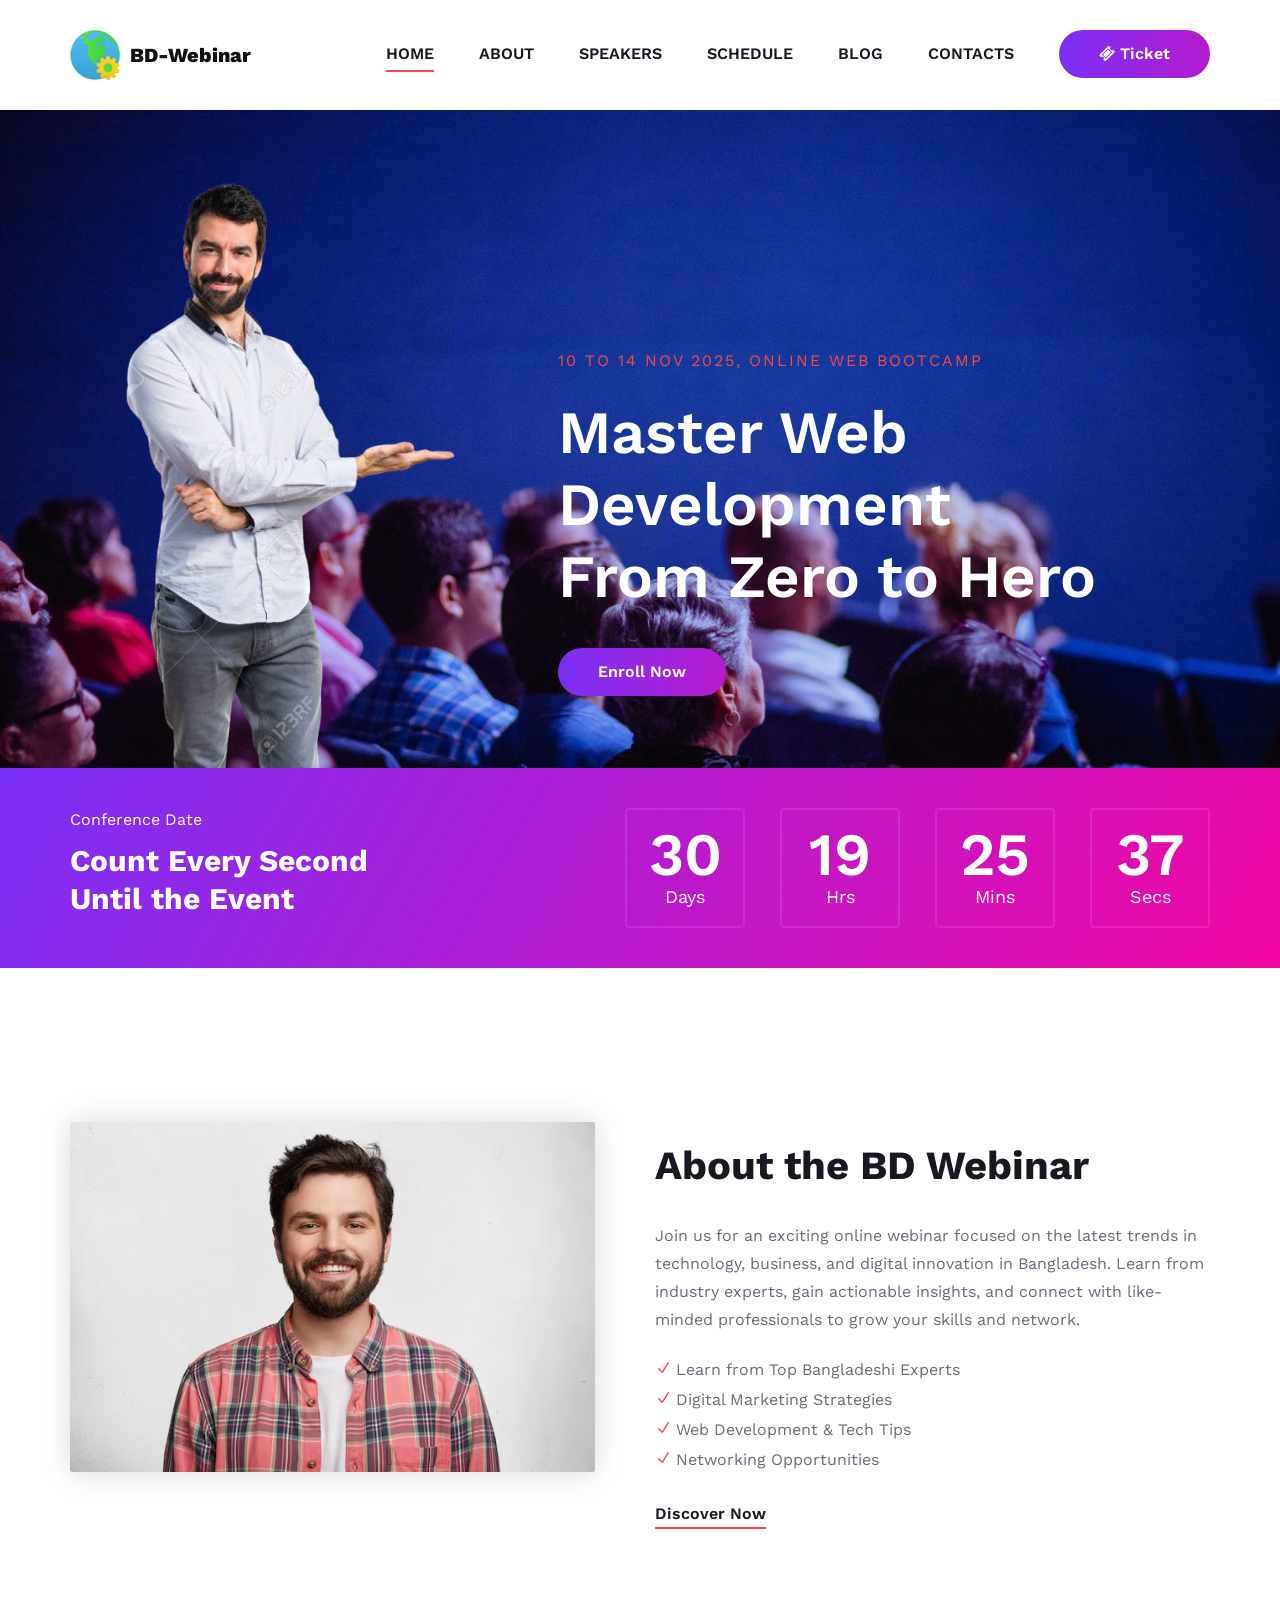
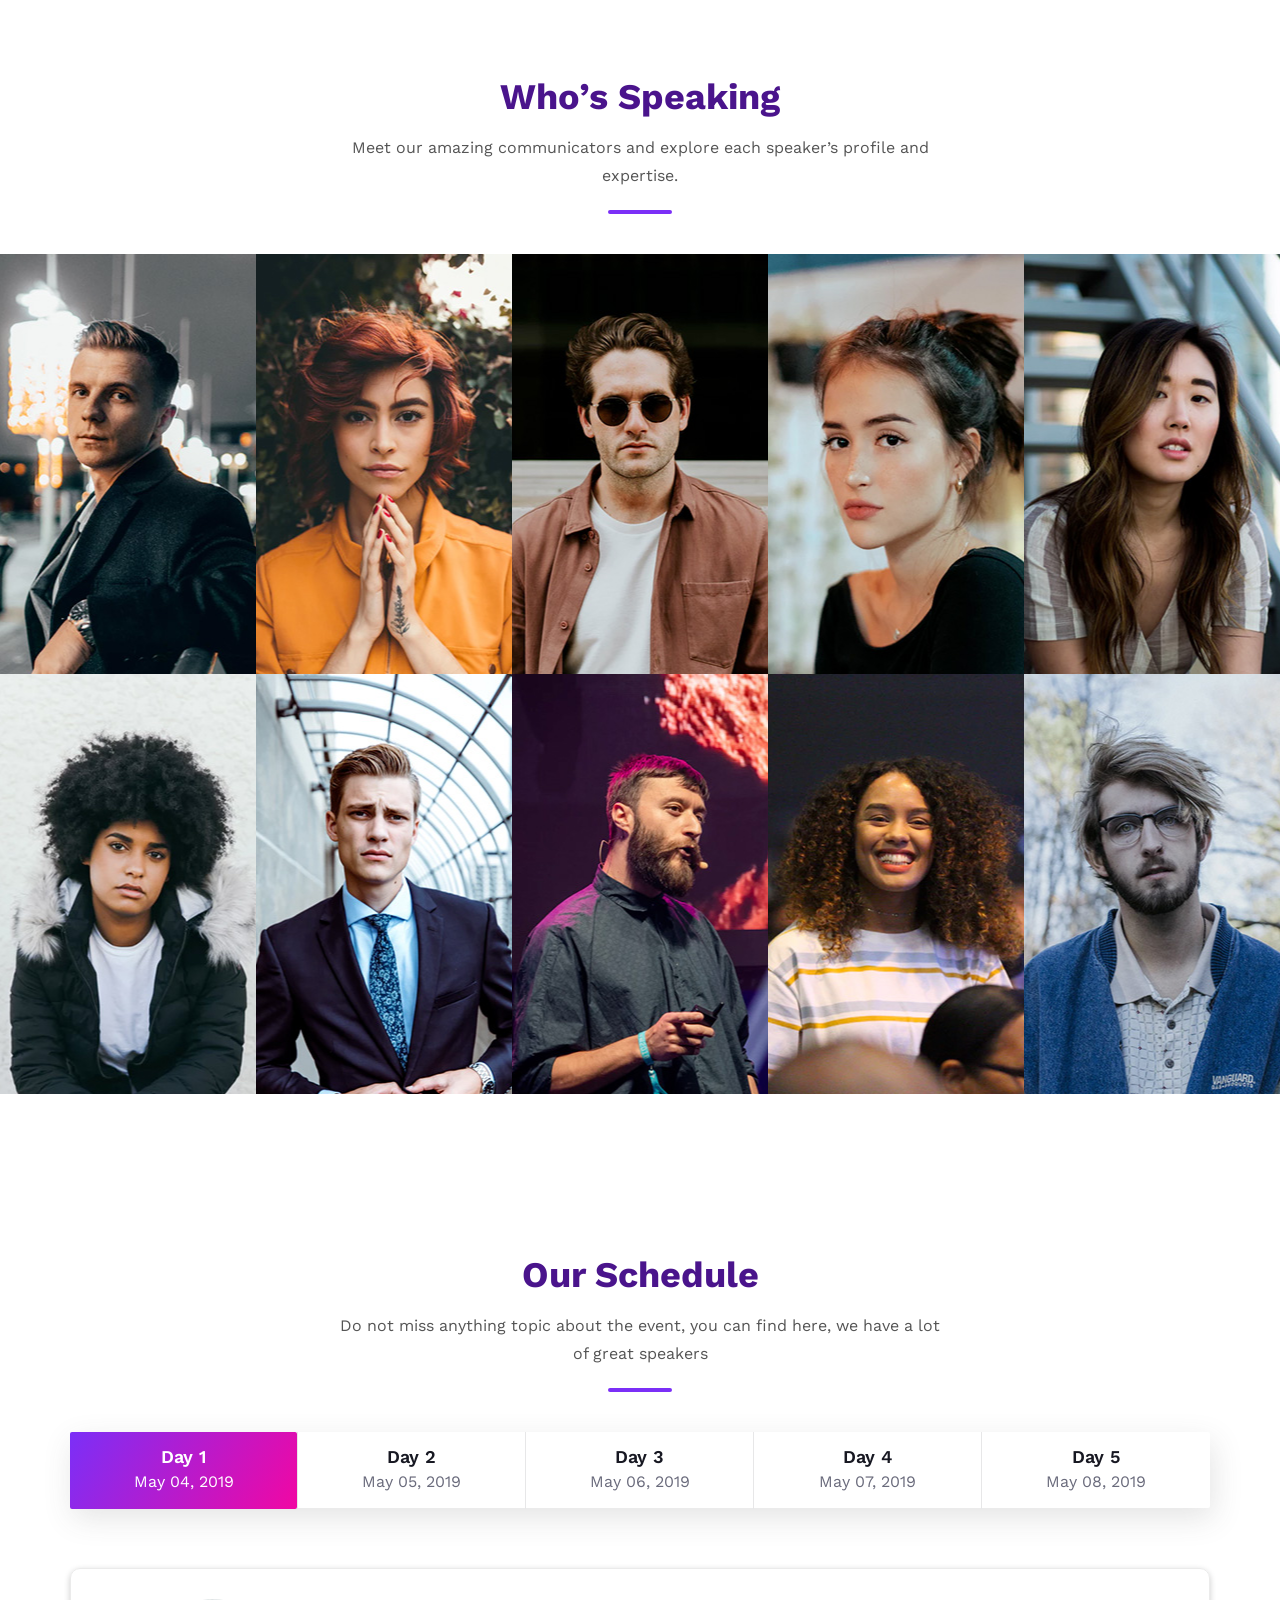
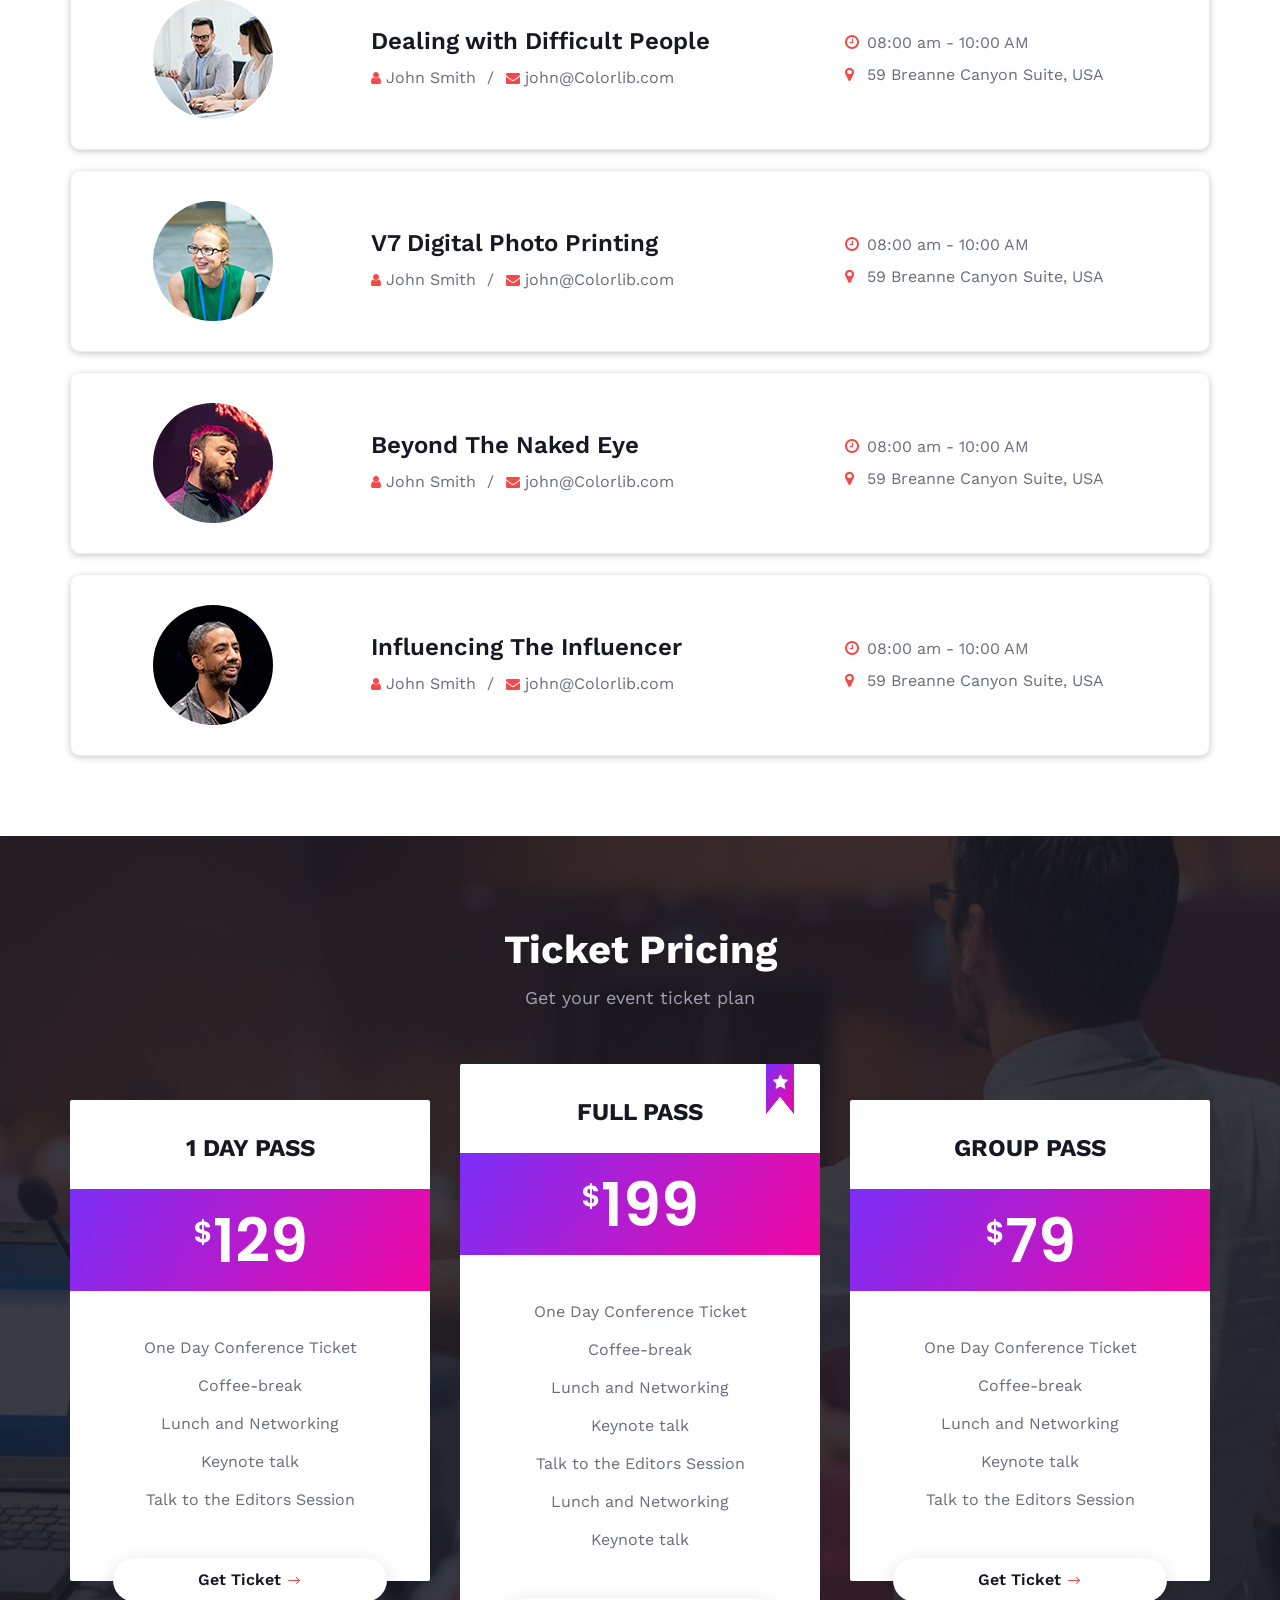
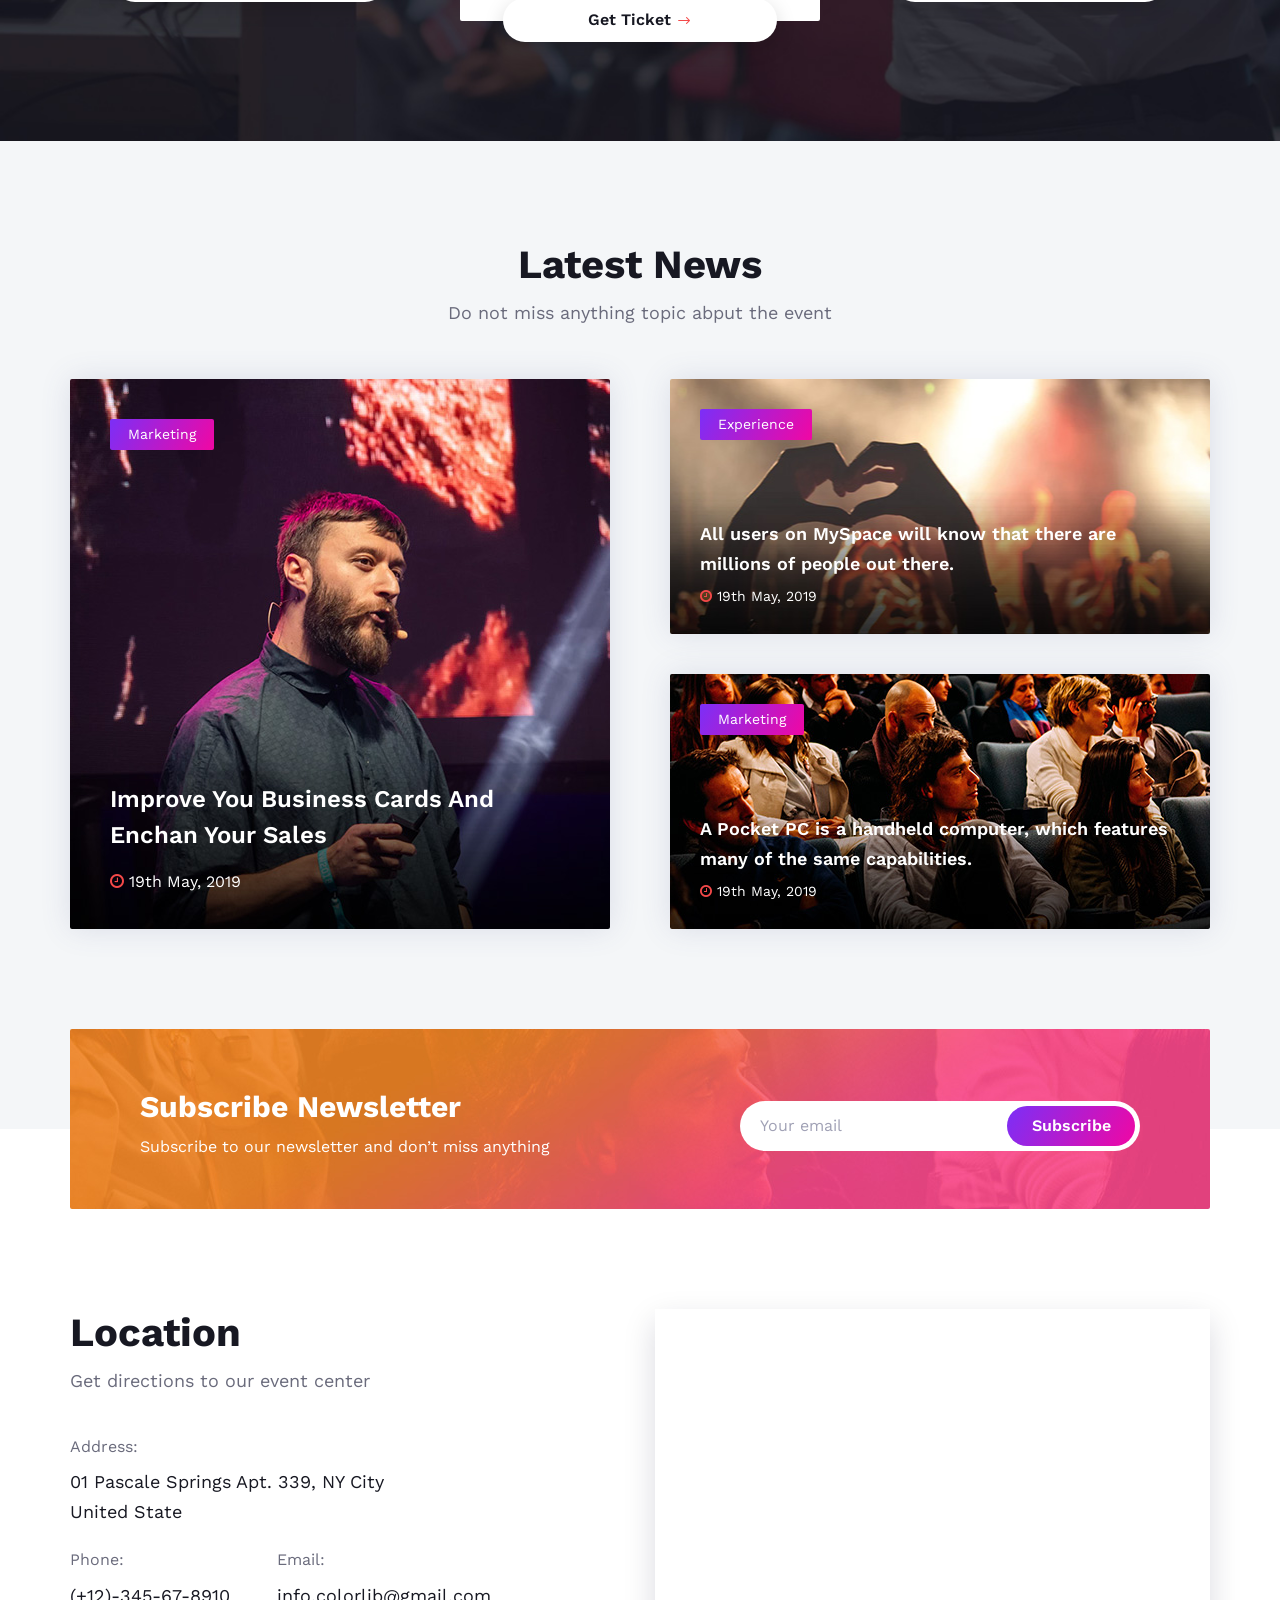
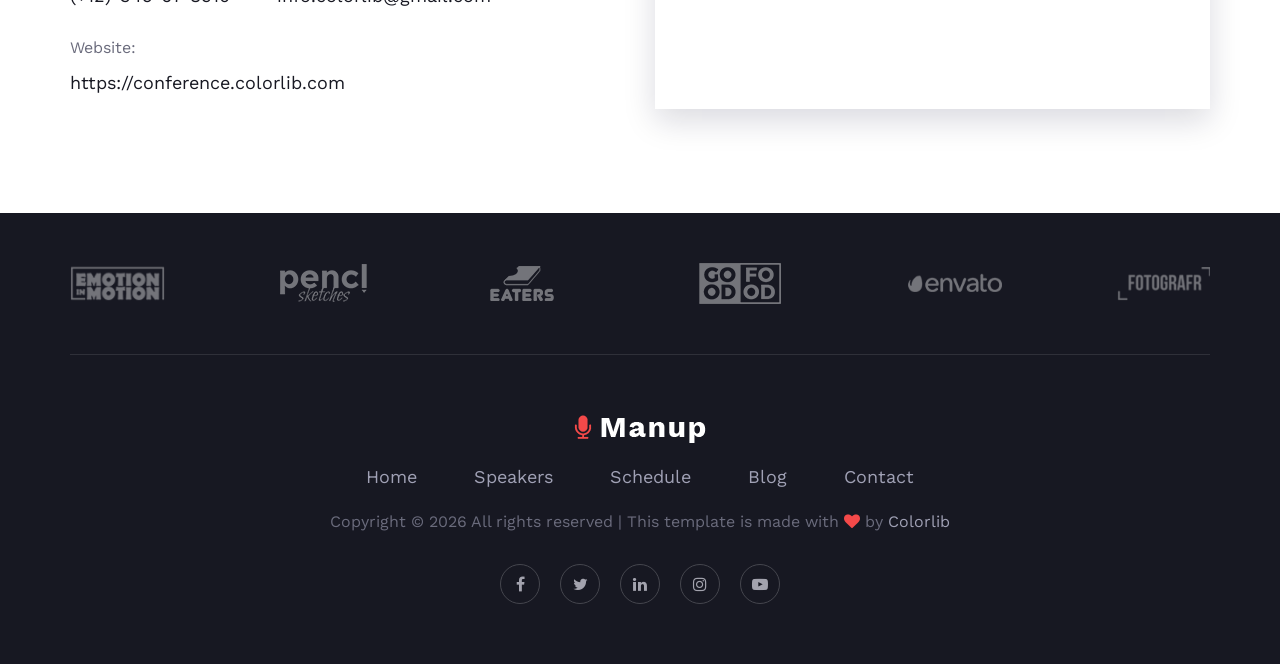
==== BD-Webinar/index.html @ f54a1e69 "Initalizing Project" ====
<!DOCTYPE html>
<html lang="zxx">
  <head>
    <meta charset="UTF-8" />
    <meta name="description" content="Manup Template" />
    <meta name="keywords" content="Manup, unica, creative, html" />
    <meta name="viewport" content="width=device-width, initial-scale=1.0" />
    <meta http-equiv="X-UA-Compatible" content="ie=edge" />
    <title>Manup | Template</title>

    <!-- Google Font -->
    <link
      href="https://fonts.googleapis.com/css?family=Work+Sans:400,500,600,700,800,900&display=swap"
      rel="stylesheet"
    />
    <link
      href="https://fonts.googleapis.com/css?family=Poppins:400,500,600,700&display=swap"
      rel="stylesheet"
    />

    <!-- Css Styles -->
    <link rel="stylesheet" href="css/bootstrap.min.css" type="text/css" />
    <link rel="stylesheet" href="css/font-awesome.min.css" type="text/css" />
    <link rel="stylesheet" href="css/elegant-icons.css" type="text/css" />
    <link rel="stylesheet" href="css/owl.carousel.min.css" type="text/css" />
    <link rel="stylesheet" href="css/magnific-popup.css" type="text/css" />
    <link rel="stylesheet" href="css/slicknav.min.css" type="text/css" />
    <link rel="stylesheet" href="css/style.css" type="text/css" />

    <style>
      /* Base shadow and smooth transition */
      .tab-pane .st-content {
        box-shadow: 0 2px 6px rgba(0, 0, 0, 0.2);
        border-radius: 10px; /* optional for smooth edges */
        transition: box-shadow 0.3s ease, transform 0.3s ease;
        margin-bottom: 20px; /* spacing between cards */
      }

      /* Hover effect: darker and more noticeable shadow */
      .tab-pane .st-content:hover {
        box-shadow: 0 15px 40px rgba(0, 0, 0, 0.6); /* bigger and darker */
        transform: translateY(-5px); /* optional: slight lift */
      }
    </style>
  </head>

  <body>
    <!-- Page Preloder -->
    <div id="preloder">
      <div class="loader"></div>
    </div>

    <!-- Nav Section -->
    <nav class="header-section">
      <div class="container">
        <div class="logo">
          <a
            href="./index.html"
            style="display: flex; align-items: center; gap: 10px"
          >
            <img src="img/web.png" alt="" style="width: 50px" />
            <h3 style="font-size: 20px; font-weight: 800">BD-Webinar</h3>
          </a>
        </div>

        <div class="nav-menu">
          <nav class="mainmenu mobile-menu">
            <ul>
              <li class="active"><a href="./index.html">Home</a></li>
              <li><a href="./about-us.html">About</a></li>
              <li>
                <a href="./speaker.html">Speakers</a>
                <ul class="dropdown">
                  <li><a href="#">Jayden</a></li>
                  <li><a href="#">Sara</a></li>
                  <li><a href="#">Emma</a></li>
                  <li><a href="#">Harriet</a></li>
                </ul>
              </li>
              <li><a href="./schedule.html">Schedule</a></li>
              <li><a href="./blog.html">Blog</a></li>
              <li><a href="./contact.html">Contacts</a></li>
            </ul>
          </nav>
          <a href="#" class="primary-btn top-btn"
            ><i class="fa fa-ticket"></i> Ticket</a
          >
        </div>

        <div id="mobile-menu-wrap"></div>
      </div>
    </nav>

    <!-- Hero Section -->
    <section class="hero-section set-bg" data-setbg="img/C_Hero/Background.jpg">
      <div class="container">
        <div class="row">
          <div class="col-lg-5">
            <img src="img/C_Hero/Person.png" alt="" />
          </div>
          <div class="col-lg-7">
            <div class="hero-text">
              <span>10 to 14 Nov 2025, Online Web Bootcamp</span>
              <h2>
                Master Web Development<br />
                From Zero to Hero
              </h2>
              <a href="#" class="primary-btn">Enroll Now</a>
            </div>
          </div>
        </div>
      </div>
    </section>

    <!-- Counter Section -->
    <section class="counter-section bg-gradient">
      <div class="container">
        <div class="row">
          <div class="col-lg-4">
            <div class="counter-text">
              <span>Conference Date</span>
              <h3>Count Every Second <br />Until the Event</h3>
            </div>
          </div>
          <div class="col-lg-8">
            <div class="cd-timer" id="countdown">
              <div class="cd-item">
                <span>40</span>
                <p>Days</p>
              </div>
              <div class="cd-item">
                <span>18</span>
                <p>Hours</p>
              </div>
              <div class="cd-item">
                <span>46</span>
                <p>Minutes</p>
              </div>
              <div class="cd-item">
                <span>32</span>
                <p>Seconds</p>
              </div>
            </div>
          </div>
        </div>
      </div>
    </section>

    <!-- Home About Section -->
    <section class="home-about-section spad">
      <div class="container">
        <div class="row" style="align-items: center">
          <!-- Left Column: Image -->
          <div class="col-lg-6">
            <div class="ha-pic">
              <img src="img/C_Hero/AboutPerson.jpg" alt="BD Webinar" />
            </div>
          </div>

          <!-- Right Column: Text Content -->
          <div class="col-lg-6">
            <div class="ha-text">
              <!-- Section Heading -->
              <h2>About the BD Webinar</h2>

              <!-- Paragraph describing the webinar -->
              <p>
                Join us for an exciting online webinar focused on the latest
                trends in technology, business, and digital innovation in
                Bangladesh. Learn from industry experts, gain actionable
                insights, and connect with like-minded professionals to grow
                your skills and network.
              </p>

              <!-- Key Points / Features -->
              <ul>
                <li>
                  <span class="icon_check"></span> Learn from Top Bangladeshi
                  Experts
                </li>
                <li>
                  <span class="icon_check"></span> Digital Marketing Strategies
                </li>
                <li>
                  <span class="icon_check"></span> Web Development & Tech Tips
                </li>
                <li>
                  <span class="icon_check"></span> Networking Opportunities
                </li>
              </ul>

              <!-- Call-to-Action Button -->
              <a href="#" class="ha-btn">Discover Now</a>
            </div>
          </div>
        </div>
      </div>
    </section>

    <!-- Team Member Section -->
    <section class="team-member-section">
      <!-- Header -->
      <div class="container">
        <div class="row">
          <div class="col-lg-12">
            <!-- Section Title -->
            <div
              class="section-title"
              style="text-align: center; margin: 60px 0 40px 0"
            >
              <!-- Main Heading -->
              <h2 style="font-weight: 700; font-size: 36px; color: #4a148c">
                Who’s Speaking
              </h2>
              <!-- Subtitle / Description -->
              <p
                style="
                  font-size: 16px;
                  color: #555;
                  max-width: 600px;
                  margin: 15px auto 0 auto;
                "
              >
                Meet our amazing communicators and explore each speaker’s
                profile and expertise.
              </p>
              <!-- Optional Divider -->
              <hr
                style="
                  width: 60px;
                  border: 2px solid #7b2ff7;
                  margin: 20px auto 0 auto;
                  border-radius: 2px;
                "
              />
            </div>
          </div>
        </div>
      </div>

      <!-- Member 1 -->
      <div
        class="member-item set-bg"
        style="cursor: pointer"
        data-setbg="img/team-member/member-1.jpg"
      >
        <div class="mi-social">
          <div class="mi-social-inner bg-gradient">
            <a href="#"><i class="fa fa-facebook"></i></a>
            <a href="#"><i class="fa fa-instagram"></i></a>
            <a href="#"><i class="fa fa-twitter"></i></a>
            <a href="#"><i class="fa fa-linkedin"></i></a>
          </div>
        </div>
        <div class="mi-text">
          <h5>Emma Sandoval</h5>
          <span>Speaker</span>
        </div>
      </div>

      <!-- Member 2 -->
      <div
        class="member-item set-bg"
        style="cursor: pointer"
        data-setbg="img/team-member/member-2.jpg"
      >
        <div class="mi-social">
          <div class="mi-social-inner bg-gradient">
            <a href="#"><i class="fa fa-facebook"></i></a>
            <a href="#"><i class="fa fa-instagram"></i></a>
            <a href="#"><i class="fa fa-twitter"></i></a>
            <a href="#"><i class="fa fa-linkedin"></i></a>
          </div>
        </div>
        <div class="mi-text">
          <h5>Emma Sandoval</h5>
          <span>Speaker</span>
        </div>
      </div>

      <!-- Member 3 -->
      <div
        class="member-item set-bg"
        style="cursor: pointer"
        data-setbg="img/team-member/member-3.jpg"
      >
        <div class="mi-social">
          <div class="mi-social-inner bg-gradient">
            <a href="#"><i class="fa fa-facebook"></i></a>
            <a href="#"><i class="fa fa-instagram"></i></a>
            <a href="#"><i class="fa fa-twitter"></i></a>
            <a href="#"><i class="fa fa-linkedin"></i></a>
          </div>
        </div>
        <div class="mi-text">
          <h5>Emma Sandoval</h5>
          <span>Speaker</span>
        </div>
      </div>

      <!-- Member 4 -->
      <div
        class="member-item set-bg"
        style="cursor: pointer"
        data-setbg="img/team-member/member-4.jpg"
      >
        <div class="mi-social">
          <div class="mi-social-inner bg-gradient">
            <a href="#"><i class="fa fa-facebook"></i></a>
            <a href="#"><i class="fa fa-instagram"></i></a>
            <a href="#"><i class="fa fa-twitter"></i></a>
            <a href="#"><i class="fa fa-linkedin"></i></a>
          </div>
        </div>
        <div class="mi-text">
          <h5>Emma Sandoval</h5>
          <span>Speaker</span>
        </div>
      </div>

      <!-- Member 5 -->
      <div
        class="member-item set-bg"
        style="cursor: pointer"
        data-setbg="img/team-member/member-5.jpg"
      >
        <div class="mi-social">
          <div class="mi-social-inner bg-gradient">
            <a href="#"><i class="fa fa-facebook"></i></a>
            <a href="#"><i class="fa fa-instagram"></i></a>
            <a href="#"><i class="fa fa-twitter"></i></a>
            <a href="#"><i class="fa fa-linkedin"></i></a>
          </div>
        </div>
        <div class="mi-text">
          <h5>Emma Sandoval</h5>
          <span>Speaker</span>
        </div>
      </div>

      <!-- Member 6 -->
      <div
        class="member-item set-bg"
        style="cursor: pointer"
        data-setbg="img/team-member/member-6.jpg"
      >
        <div class="mi-social">
          <div class="mi-social-inner bg-gradient">
            <a href="#"><i class="fa fa-facebook"></i></a>
            <a href="#"><i class="fa fa-instagram"></i></a>
            <a href="#"><i class="fa fa-twitter"></i></a>
            <a href="#"><i class="fa fa-linkedin"></i></a>
          </div>
        </div>
        <div class="mi-text">
          <h5>Emma Sandoval</h5>
          <span>Speaker</span>
        </div>
      </div>

      <!-- Member 7 -->
      <div
        class="member-item set-bg"
        style="cursor: pointer"
        data-setbg="img/team-member/member-7.jpg"
      >
        <div class="mi-social">
          <div class="mi-social-inner bg-gradient">
            <a href="#"><i class="fa fa-facebook"></i></a>
            <a href="#"><i class="fa fa-instagram"></i></a>
            <a href="#"><i class="fa fa-twitter"></i></a>
            <a href="#"><i class="fa fa-linkedin"></i></a>
          </div>
        </div>
        <div class="mi-text">
          <h5>Emma Sandoval</h5>
          <span>Speaker</span>
        </div>
      </div>

      <!-- Member 8 -->
      <div
        class="member-item set-bg"
        style="cursor: pointer"
        data-setbg="img/team-member/member-8.jpg"
      >
        <div class="mi-social">
          <div class="mi-social-inner bg-gradient">
            <a href="#"><i class="fa fa-facebook"></i></a>
            <a href="#"><i class="fa fa-instagram"></i></a>
            <a href="#"><i class="fa fa-twitter"></i></a>
            <a href="#"><i class="fa fa-linkedin"></i></a>
          </div>
        </div>
        <div class="mi-text">
          <h5>Emma Sandoval</h5>
          <span>Speaker</span>
        </div>
      </div>

      <!-- Member 9 -->
      <div
        class="member-item set-bg"
        style="cursor: pointer"
        data-setbg="img/team-member/member-9.jpg"
      >
        <div class="mi-social">
          <div class="mi-social-inner bg-gradient">
            <a href="#"><i class="fa fa-facebook"></i></a>
            <a href="#"><i class="fa fa-instagram"></i></a>
            <a href="#"><i class="fa fa-twitter"></i></a>
            <a href="#"><i class="fa fa-linkedin"></i></a>
          </div>
        </div>
        <div class="mi-text">
          <h5>Emma Sandoval</h5>
          <span>Speaker</span>
        </div>
      </div>

      <!-- Member 10 -->
      <div
        class="member-item set-bg"
        style="cursor: pointer"
        data-setbg="img/team-member/member-10.jpg"
      >
        <div class="mi-social">
          <div class="mi-social-inner bg-gradient">
            <a href="#"><i class="fa fa-facebook"></i></a>
            <a href="#"><i class="fa fa-instagram"></i></a>
            <a href="#"><i class="fa fa-twitter"></i></a>
            <a href="#"><i class="fa fa-linkedin"></i></a>
          </div>
        </div>
        <div class="mi-text">
          <h5>Emma Sandoval</h5>
          <span>Speaker</span>
        </div>
      </div>
    </section>

    <!-- Schedule Section -->
    <section class="schedule-section spad">
      <div class="container">
        <!-- Header -->
        <div class="container">
          <div class="row">
            <div class="col-lg-12">
              <!-- Section Title -->
              <div
                class="section-title"
                style="text-align: center; margin: 60px 0 40px 0"
              >
                <!-- Main Heading -->
                <h2 style="font-weight: 700; font-size: 36px; color: #4a148c">
                  Our Schedule
                </h2>
                <!-- Subtitle / Description -->
                <p
                  style="
                    font-size: 16px;
                    color: #555;
                    max-width: 600px;
                    margin: 15px auto 0 auto;
                  "
                >
                  Do not miss anything topic about the event, you can find here,
                  we have a lot of great speakers
                </p>
                <!-- Optional Divider -->
                <hr
                  style="
                    width: 60px;
                    border: 2px solid #7b2ff7;
                    margin: 20px auto 0 auto;
                    border-radius: 2px;
                  "
                />
              </div>
            </div>
          </div>
        </div>

        <div class="row">
          <div class="col-lg-12">
            <div class="schedule-tab">
              <!-- Tab List -->
              <ul class="nav nav-tabs" role="tablist">
                <li class="nav-item">
                  <a
                    class="nav-link active"
                    data-toggle="tab"
                    href="#tabs-1"
                    role="tab"
                  >
                    <h5>Day 1</h5>
                    <p>May 04, 2019</p>
                  </a>
                </li>
                <li class="nav-item">
                  <a
                    class="nav-link"
                    data-toggle="tab"
                    href="#tabs-2"
                    role="tab"
                  >
                    <h5>Day 2</h5>
                    <p>May 05, 2019</p>
                  </a>
                </li>
                <li class="nav-item">
                  <a
                    class="nav-link"
                    data-toggle="tab"
                    href="#tabs-3"
                    role="tab"
                  >
                    <h5>Day 3</h5>
                    <p>May 06, 2019</p>
                  </a>
                </li>
                <li class="nav-item">
                  <a
                    class="nav-link"
                    data-toggle="tab"
                    href="#tabs-4"
                    role="tab"
                  >
                    <h5>Day 4</h5>
                    <p>May 07, 2019</p>
                  </a>
                </li>
                <li class="nav-item">
                  <a
                    class="nav-link"
                    data-toggle="tab"
                    href="#tabs-5"
                    role="tab"
                  >
                    <h5>Day 5</h5>
                    <p>May 08, 2019</p>
                  </a>
                </li>
              </ul>

              <!-- Tab panes -->
              <div class="tab-content">
                <!-- Pane 1 -->
                <div
                  class="tab-pane active"
                  id="tabs-1"
                  role="tabpanel"
                  style=""
                >
                  <!-- Content 1 -->
                  <div class="st-content">
                    <div class="container">
                      <div class="row">
                        <div class="col-lg-3">
                          <div class="sc-pic">
                            <img src="img/schedule/schedule-1.jpg" alt="" />
                          </div>
                        </div>
                        <div class="col-lg-5">
                          <div class="sc-text">
                            <h4>Dealing with Difficult People</h4>
                            <ul>
                              <li><i class="fa fa-user"></i> John Smith</li>
                              <li>
                                <i class="fa fa-envelope"></i> john@Colorlib.com
                              </li>
                            </ul>
                          </div>
                        </div>
                        <div class="col-lg-4">
                          <ul class="sc-widget">
                            <li>
                              <i class="fa fa-clock-o"></i> 08:00 am - 10:00 AM
                            </li>
                            <li>
                              <i class="fa fa-map-marker"></i> 59 Breanne Canyon
                              Suite, USA
                            </li>
                          </ul>
                        </div>
                      </div>
                    </div>
                  </div>

                  <!-- Content 2 -->
                  <div class="st-content">
                    <div class="container">
                      <div class="row">
                        <div class="col-lg-3">
                          <div class="sc-pic">
                            <img src="img/schedule/schedule-2.jpg" alt="" />
                          </div>
                        </div>
                        <div class="col-lg-5">
                          <div class="sc-text">
                            <h4>V7 Digital Photo Printing</h4>
                            <ul>
                              <li><i class="fa fa-user"></i> John Smith</li>
                              <li>
                                <i class="fa fa-envelope"></i> john@Colorlib.com
                              </li>
                            </ul>
                          </div>
                        </div>
                        <div class="col-lg-4">
                          <ul class="sc-widget">
                            <li>
                              <i class="fa fa-clock-o"></i> 08:00 am - 10:00 AM
                            </li>
                            <li>
                              <i class="fa fa-map-marker"></i> 59 Breanne Canyon
                              Suite, USA
                            </li>
                          </ul>
                        </div>
                      </div>
                    </div>
                  </div>

                  <!-- Content 3 -->
                  <div class="st-content">
                    <div class="container">
                      <div class="row">
                        <div class="col-lg-3">
                          <div class="sc-pic">
                            <img src="img/schedule/schedule-3.jpg" alt="" />
                          </div>
                        </div>
                        <div class="col-lg-5">
                          <div class="sc-text">
                            <h4>Beyond The Naked Eye</h4>
                            <ul>
                              <li><i class="fa fa-user"></i> John Smith</li>
                              <li>
                                <i class="fa fa-envelope"></i> john@Colorlib.com
                              </li>
                            </ul>
                          </div>
                        </div>
                        <div class="col-lg-4">
                          <ul class="sc-widget">
                            <li>
                              <i class="fa fa-clock-o"></i> 08:00 am - 10:00 AM
                            </li>
                            <li>
                              <i class="fa fa-map-marker"></i> 59 Breanne Canyon
                              Suite, USA
                            </li>
                          </ul>
                        </div>
                      </div>
                    </div>
                  </div>

                  <!-- Content 4 -->
                  <div class="st-content">
                    <div class="container">
                      <div class="row">
                        <div class="col-lg-3">
                          <div class="sc-pic">
                            <img src="img/schedule/schedule-4.jpg" alt="" />
                          </div>
                        </div>
                        <div class="col-lg-5">
                          <div class="sc-text">
                            <h4>Influencing The Influencer</h4>
                            <ul>
                              <li><i class="fa fa-user"></i> John Smith</li>
                              <li>
                                <i class="fa fa-envelope"></i> john@Colorlib.com
                              </li>
                            </ul>
                          </div>
                        </div>
                        <div class="col-lg-4">
                          <ul class="sc-widget">
                            <li>
                              <i class="fa fa-clock-o"></i> 08:00 am - 10:00 AM
                            </li>
                            <li>
                              <i class="fa fa-map-marker"></i> 59 Breanne Canyon
                              Suite, USA
                            </li>
                          </ul>
                        </div>
                      </div>
                    </div>
                  </div>
                </div>

                <!-- Pane 2 -->
                <div class="tab-pane" id="tabs-2" role="tabpanel">
                  <div class="st-content">
                    <div class="container">
                      <div class="row">
                        <div class="col-lg-3">
                          <div class="sc-pic">
                            <img src="img/schedule/schedule-1.jpg" alt="" />
                          </div>
                        </div>
                        <div class="col-lg-5">
                          <div class="sc-text">
                            <h4>Dealing with Easy People</h4>
                            <ul>
                              <li><i class="fa fa-user"></i> John Smith</li>
                              <li>
                                <i class="fa fa-envelope"></i> john@Colorlib.com
                              </li>
                            </ul>
                          </div>
                        </div>
                        <div class="col-lg-4">
                          <ul class="sc-widget">
                            <li>
                              <i class="fa fa-clock-o"></i> 08:00 am - 10:00 AM
                            </li>
                            <li>
                              <i class="fa fa-map-marker"></i> 59 Breanne Canyon
                              Suite, USA
                            </li>
                          </ul>
                        </div>
                      </div>
                    </div>
                  </div>
                  <div class="st-content">
                    <div class="container">
                      <div class="row">
                        <div class="col-lg-3">
                          <div class="sc-pic">
                            <img src="img/schedule/schedule-2.jpg" alt="" />
                          </div>
                        </div>
                        <div class="col-lg-5">
                          <div class="sc-text">
                            <h4>V7 Digital Photo Printing</h4>
                            <ul>
                              <li><i class="fa fa-user"></i> John Smith</li>
                              <li>
                                <i class="fa fa-envelope"></i> john@Colorlib.com
                              </li>
                            </ul>
                          </div>
                        </div>
                        <div class="col-lg-4">
                          <ul class="sc-widget">
                            <li>
                              <i class="fa fa-clock-o"></i> 08:00 am - 10:00 AM
                            </li>
                            <li>
                              <i class="fa fa-map-marker"></i> 59 Breanne Canyon
                              Suite, USA
                            </li>
                          </ul>
                        </div>
                      </div>
                    </div>
                  </div>
                  <div class="st-content">
                    <div class="container">
                      <div class="row">
                        <div class="col-lg-3">
                          <div class="sc-pic">
                            <img src="img/schedule/schedule-3.jpg" alt="" />
                          </div>
                        </div>
                        <div class="col-lg-5">
                          <div class="sc-text">
                            <h4>Beyond The Naked Eye</h4>
                            <ul>
                              <li><i class="fa fa-user"></i> John Smith</li>
                              <li>
                                <i class="fa fa-envelope"></i> john@Colorlib.com
                              </li>
                            </ul>
                          </div>
                        </div>
                        <div class="col-lg-4">
                          <ul class="sc-widget">
                            <li>
                              <i class="fa fa-clock-o"></i> 08:00 am - 10:00 AM
                            </li>
                            <li>
                              <i class="fa fa-map-marker"></i> 59 Breanne Canyon
                              Suite, USA
                            </li>
                          </ul>
                        </div>
                      </div>
                    </div>
                  </div>
                  <div class="st-content">
                    <div class="container">
                      <div class="row">
                        <div class="col-lg-3">
                          <div class="sc-pic">
                            <img src="img/schedule/schedule-4.jpg" alt="" />
                          </div>
                        </div>
                        <div class="col-lg-5">
                          <div class="sc-text">
                            <h4>Influencing The Influencer</h4>
                            <ul>
                              <li><i class="fa fa-user"></i> John Smith</li>
                              <li>
                                <i class="fa fa-envelope"></i> john@Colorlib.com
                              </li>
                            </ul>
                          </div>
                        </div>
                        <div class="col-lg-4">
                          <ul class="sc-widget">
                            <li>
                              <i class="fa fa-clock-o"></i> 08:00 am - 10:00 AM
                            </li>
                            <li>
                              <i class="fa fa-map-marker"></i> 59 Breanne Canyon
                              Suite, USA
                            </li>
                          </ul>
                        </div>
                      </div>
                    </div>
                  </div>
                </div>

                <!-- Pane 3 -->
                <div class="tab-pane" id="tabs-3" role="tabpanel">
                  <div class="st-content">
                    <div class="container">
                      <div class="row">
                        <div class="col-lg-3">
                          <div class="sc-pic">
                            <img src="img/schedule/schedule-1.jpg" alt="" />
                          </div>
                        </div>
                        <div class="col-lg-5">
                          <div class="sc-text">
                            <h4>Dealing with Intermediate People</h4>
                            <ul>
                              <li><i class="fa fa-user"></i> John Smith</li>
                              <li>
                                <i class="fa fa-envelope"></i> john@Colorlib.com
                              </li>
                            </ul>
                          </div>
                        </div>
                        <div class="col-lg-4">
                          <ul class="sc-widget">
                            <li>
                              <i class="fa fa-clock-o"></i> 08:00 am - 10:00 AM
                            </li>
                            <li>
                              <i class="fa fa-map-marker"></i> 59 Breanne Canyon
                              Suite, USA
                            </li>
                          </ul>
                        </div>
                      </div>
                    </div>
                  </div>
                  <div class="st-content">
                    <div class="container">
                      <div class="row">
                        <div class="col-lg-3">
                          <div class="sc-pic">
                            <img src="img/schedule/schedule-2.jpg" alt="" />
                          </div>
                        </div>
                        <div class="col-lg-5">
                          <div class="sc-text">
                            <h4>V7 Digital Photo Printing</h4>
                            <ul>
                              <li><i class="fa fa-user"></i> John Smith</li>
                              <li>
                                <i class="fa fa-envelope"></i> john@Colorlib.com
                              </li>
                            </ul>
                          </div>
                        </div>
                        <div class="col-lg-4">
                          <ul class="sc-widget">
                            <li>
                              <i class="fa fa-clock-o"></i> 08:00 am - 10:00 AM
                            </li>
                            <li>
                              <i class="fa fa-map-marker"></i> 59 Breanne Canyon
                              Suite, USA
                            </li>
                          </ul>
                        </div>
                      </div>
                    </div>
                  </div>
                  <div class="st-content">
                    <div class="container">
                      <div class="row">
                        <div class="col-lg-3">
                          <div class="sc-pic">
                            <img src="img/schedule/schedule-3.jpg" alt="" />
                          </div>
                        </div>
                        <div class="col-lg-5">
                          <div class="sc-text">
                            <h4>Beyond The Naked Eye</h4>
                            <ul>
                              <li><i class="fa fa-user"></i> John Smith</li>
                              <li>
                                <i class="fa fa-envelope"></i> john@Colorlib.com
                              </li>
                            </ul>
                          </div>
                        </div>
                        <div class="col-lg-4">
                          <ul class="sc-widget">
                            <li>
                              <i class="fa fa-clock-o"></i> 08:00 am - 10:00 AM
                            </li>
                            <li>
                              <i class="fa fa-map-marker"></i> 59 Breanne Canyon
                              Suite, USA
                            </li>
                          </ul>
                        </div>
                      </div>
                    </div>
                  </div>
                  <div class="st-content">
                    <div class="container">
                      <div class="row">
                        <div class="col-lg-3">
                          <div class="sc-pic">
                            <img src="img/schedule/schedule-4.jpg" alt="" />
                          </div>
                        </div>
                        <div class="col-lg-5">
                          <div class="sc-text">
                            <h4>Influencing The Influencer</h4>
                            <ul>
                              <li><i class="fa fa-user"></i> John Smith</li>
                              <li>
                                <i class="fa fa-envelope"></i> john@Colorlib.com
                              </li>
                            </ul>
                          </div>
                        </div>
                        <div class="col-lg-4">
                          <ul class="sc-widget">
                            <li>
                              <i class="fa fa-clock-o"></i> 08:00 am - 10:00 AM
                            </li>
                            <li>
                              <i class="fa fa-map-marker"></i> 59 Breanne Canyon
                              Suite, USA
                            </li>
                          </ul>
                        </div>
                      </div>
                    </div>
                  </div>
                </div>

                <!-- Pane 4 -->
                <div class="tab-pane" id="tabs-4" role="tabpanel">
                  <div class="st-content">
                    <div class="container">
                      <div class="row">
                        <div class="col-lg-3">
                          <div class="sc-pic">
                            <img src="img/schedule/schedule-1.jpg" alt="" />
                          </div>
                        </div>
                        <div class="col-lg-5">
                          <div class="sc-text">
                            <h4>Dealing with Expert People</h4>
                            <ul>
                              <li><i class="fa fa-user"></i> John Smith</li>
                              <li>
                                <i class="fa fa-envelope"></i> john@Colorlib.com
                              </li>
                            </ul>
                          </div>
                        </div>
                        <div class="col-lg-4">
                          <ul class="sc-widget">
                            <li>
                              <i class="fa fa-clock-o"></i> 08:00 am - 10:00 AM
                            </li>
                            <li>
                              <i class="fa fa-map-marker"></i> 59 Breanne Canyon
                              Suite, USA
                            </li>
                          </ul>
                        </div>
                      </div>
                    </div>
                  </div>
                  <div class="st-content">
                    <div class="container">
                      <div class="row">
                        <div class="col-lg-3">
                          <div class="sc-pic">
                            <img src="img/schedule/schedule-2.jpg" alt="" />
                          </div>
                        </div>
                        <div class="col-lg-5">
                          <div class="sc-text">
                            <h4>V7 Digital Photo Printing</h4>
                            <ul>
                              <li><i class="fa fa-user"></i> John Smith</li>
                              <li>
                                <i class="fa fa-envelope"></i> john@Colorlib.com
                              </li>
                            </ul>
                          </div>
                        </div>
                        <div class="col-lg-4">
                          <ul class="sc-widget">
                            <li>
                              <i class="fa fa-clock-o"></i> 08:00 am - 10:00 AM
                            </li>
                            <li>
                              <i class="fa fa-map-marker"></i> 59 Breanne Canyon
                              Suite, USA
                            </li>
                          </ul>
                        </div>
                      </div>
                    </div>
                  </div>
                  <div class="st-content">
                    <div class="container">
                      <div class="row">
                        <div class="col-lg-3">
                          <div class="sc-pic">
                            <img src="img/schedule/schedule-3.jpg" alt="" />
                          </div>
                        </div>
                        <div class="col-lg-5">
                          <div class="sc-text">
                            <h4>Beyond The Naked Eye</h4>
                            <ul>
                              <li><i class="fa fa-user"></i> John Smith</li>
                              <li>
                                <i class="fa fa-envelope"></i> john@Colorlib.com
                              </li>
                            </ul>
                          </div>
                        </div>
                        <div class="col-lg-4">
                          <ul class="sc-widget">
                            <li>
                              <i class="fa fa-clock-o"></i> 08:00 am - 10:00 AM
                            </li>
                            <li>
                              <i class="fa fa-map-marker"></i> 59 Breanne Canyon
                              Suite, USA
                            </li>
                          </ul>
                        </div>
                      </div>
                    </div>
                  </div>
                  <div class="st-content">
                    <div class="container">
                      <div class="row">
                        <div class="col-lg-3">
                          <div class="sc-pic">
                            <img src="img/schedule/schedule-4.jpg" alt="" />
                          </div>
                        </div>
                        <div class="col-lg-5">
                          <div class="sc-text">
                            <h4>Influencing The Influencer</h4>
                            <ul>
                              <li><i class="fa fa-user"></i> John Smith</li>
                              <li>
                                <i class="fa fa-envelope"></i> john@Colorlib.com
                              </li>
                            </ul>
                          </div>
                        </div>
                        <div class="col-lg-4">
                          <ul class="sc-widget">
                            <li>
                              <i class="fa fa-clock-o"></i> 08:00 am - 10:00 AM
                            </li>
                            <li>
                              <i class="fa fa-map-marker"></i> 59 Breanne Canyon
                              Suite, USA
                            </li>
                          </ul>
                        </div>
                      </div>
                    </div>
                  </div>
                </div>

                <!-- Pane 5 -->
                <div class="tab-pane" id="tabs-5" role="tabpanel">
                  <div class="st-content">
                    <div class="container">
                      <div class="row">
                        <div class="col-lg-3">
                          <div class="sc-pic">
                            <img src="img/schedule/schedule-1.jpg" alt="" />
                          </div>
                        </div>
                        <div class="col-lg-5">
                          <div class="sc-text">
                            <h4>Dealing with Too Difficult People</h4>
                            <ul>
                              <li><i class="fa fa-user"></i> John Smith</li>
                              <li>
                                <i class="fa fa-envelope"></i> john@Colorlib.com
                              </li>
                            </ul>
                          </div>
                        </div>
                        <div class="col-lg-4">
                          <ul class="sc-widget">
                            <li>
                              <i class="fa fa-clock-o"></i> 08:00 am - 10:00 AM
                            </li>
                            <li>
                              <i class="fa fa-map-marker"></i> 59 Breanne Canyon
                              Suite, USA
                            </li>
                          </ul>
                        </div>
                      </div>
                    </div>
                  </div>
                  <div class="st-content">
                    <div class="container">
                      <div class="row">
                        <div class="col-lg-3">
                          <div class="sc-pic">
                            <img src="img/schedule/schedule-2.jpg" alt="" />
                          </div>
                        </div>
                        <div class="col-lg-5">
                          <div class="sc-text">
                            <h4>V7 Digital Photo Printing</h4>
                            <ul>
                              <li><i class="fa fa-user"></i> John Smith</li>
                              <li>
                                <i class="fa fa-envelope"></i> john@Colorlib.com
                              </li>
                            </ul>
                          </div>
                        </div>
                        <div class="col-lg-4">
                          <ul class="sc-widget">
                            <li>
                              <i class="fa fa-clock-o"></i> 08:00 am - 10:00 AM
                            </li>
                            <li>
                              <i class="fa fa-map-marker"></i> 59 Breanne Canyon
                              Suite, USA
                            </li>
                          </ul>
                        </div>
                      </div>
                    </div>
                  </div>
                  <div class="st-content">
                    <div class="container">
                      <div class="row">
                        <div class="col-lg-3">
                          <div class="sc-pic">
                            <img src="img/schedule/schedule-3.jpg" alt="" />
                          </div>
                        </div>
                        <div class="col-lg-5">
                          <div class="sc-text">
                            <h4>Beyond The Naked Eye</h4>
                            <ul>
                              <li><i class="fa fa-user"></i> John Smith</li>
                              <li>
                                <i class="fa fa-envelope"></i> john@Colorlib.com
                              </li>
                            </ul>
                          </div>
                        </div>
                        <div class="col-lg-4">
                          <ul class="sc-widget">
                            <li>
                              <i class="fa fa-clock-o"></i> 08:00 am - 10:00 AM
                            </li>
                            <li>
                              <i class="fa fa-map-marker"></i> 59 Breanne Canyon
                              Suite, USA
                            </li>
                          </ul>
                        </div>
                      </div>
                    </div>
                  </div>
                  <div class="st-content">
                    <div class="container">
                      <div class="row">
                        <div class="col-lg-3">
                          <div class="sc-pic">
                            <img src="img/schedule/schedule-4.jpg" alt="" />
                          </div>
                        </div>
                        <div class="col-lg-5">
                          <div class="sc-text">
                            <h4>Influencing The Influencer</h4>
                            <ul>
                              <li><i class="fa fa-user"></i> John Smith</li>
                              <li>
                                <i class="fa fa-envelope"></i> john@Colorlib.com
                              </li>
                            </ul>
                          </div>
                        </div>
                        <div class="col-lg-4">
                          <ul class="sc-widget">
                            <li>
                              <i class="fa fa-clock-o"></i> 08:00 am - 10:00 AM
                            </li>
                            <li>
                              <i class="fa fa-map-marker"></i> 59 Breanne Canyon
                              Suite, USA
                            </li>
                          </ul>
                        </div>
                      </div>
                    </div>
                  </div>
                </div>
              </div>
            </div>
          </div>
        </div>
      </div>
    </section>

    <!-- Pricing Section Begin -->
    <section
      class="pricing-section set-bg spad"
      data-setbg="img/pricing-bg.jpg"
    >
      <div class="container">
        <div class="row">
          <div class="col-lg-12">
            <div class="section-title">
              <h2>Ticket Pricing</h2>
              <p>Get your event ticket plan</p>
            </div>
          </div>
        </div>
        <div class="row justify-content-center">
          <div class="col-lg-4 col-md-8">
            <div class="price-item">
              <h4>1 Day Pass</h4>
              <div class="pi-price">
                <h2><span>$</span>129</h2>
              </div>
              <ul>
                <li>One Day Conference Ticket</li>
                <li>Coffee-break</li>
                <li>Lunch and Networking</li>
                <li>Keynote talk</li>
                <li>Talk to the Editors Session</li>
              </ul>
              <a href="#" class="price-btn"
                >Get Ticket <span class="arrow_right"></span
              ></a>
            </div>
          </div>
          <div class="col-lg-4 col-md-8">
            <div class="price-item top-rated">
              <div class="tr-tag">
                <i class="fa fa-star"></i>
              </div>
              <h4>Full Pass</h4>
              <div class="pi-price">
                <h2><span>$</span>199</h2>
              </div>
              <ul>
                <li>One Day Conference Ticket</li>
                <li>Coffee-break</li>
                <li>Lunch and Networking</li>
                <li>Keynote talk</li>
                <li>Talk to the Editors Session</li>
                <li>Lunch and Networking</li>
                <li>Keynote talk</li>
              </ul>
              <a href="#" class="price-btn"
                >Get Ticket <span class="arrow_right"></span
              ></a>
            </div>
          </div>
          <div class="col-lg-4 col-md-8">
            <div class="price-item">
              <h4>Group Pass</h4>
              <div class="pi-price">
                <h2><span>$</span>79</h2>
              </div>
              <ul>
                <li>One Day Conference Ticket</li>
                <li>Coffee-break</li>
                <li>Lunch and Networking</li>
                <li>Keynote talk</li>
                <li>Talk to the Editors Session</li>
              </ul>
              <a href="#" class="price-btn"
                >Get Ticket <span class="arrow_right"></span
              ></a>
            </div>
          </div>
        </div>
      </div>
    </section>
    <!-- Pricing Section End -->

    <!-- latest BLog Section Begin -->
    <section class="latest-blog spad">
      <div class="container">
        <div class="row">
          <div class="col-lg-12">
            <div class="section-title">
              <h2>Latest News</h2>
              <p>Do not miss anything topic abput the event</p>
            </div>
          </div>
        </div>
        <div class="row">
          <div class="col-lg-6">
            <div
              class="latest-item set-bg large-item"
              data-setbg="img/blog/latest-b/latest-1.jpg"
            >
              <div class="li-tag">Marketing</div>
              <div class="li-text">
                <h4>
                  <a href="./blog-details.html"
                    >Improve You Business Cards And Enchan Your Sales</a
                  >
                </h4>
                <span><i class="fa fa-clock-o"></i> 19th May, 2019</span>
              </div>
            </div>
          </div>
          <div class="col-lg-6">
            <div
              class="latest-item set-bg"
              data-setbg="img/blog/latest-b/latest-2.jpg"
            >
              <div class="li-tag">Experience</div>
              <div class="li-text">
                <h5>
                  <a href="./blog-details.html"
                    >All users on MySpace will know that there are millions of
                    people out there.</a
                  >
                </h5>
                <span><i class="fa fa-clock-o"></i> 19th May, 2019</span>
              </div>
            </div>
            <div
              class="latest-item set-bg"
              data-setbg="img/blog/latest-b/latest-3.jpg"
            >
              <div class="li-tag">Marketing</div>
              <div class="li-text">
                <h5>
                  <a href="./blog-details.html"
                    >A Pocket PC is a handheld computer, which features many of
                    the same capabilities.</a
                  >
                </h5>
                <span><i class="fa fa-clock-o"></i> 19th May, 2019</span>
              </div>
            </div>
          </div>
        </div>
      </div>
    </section>
    <!-- latest BLog Section End -->

    <!-- Newslatter Section Begin -->
    <section class="newslatter-section">
      <div class="container">
        <div class="newslatter-inner set-bg" data-setbg="img/newslatter-bg.jpg">
          <div class="ni-text">
            <h3>Subscribe Newsletter</h3>
            <p>Subscribe to our newsletter and don’t miss anything</p>
          </div>
          <form action="#" class="ni-form">
            <input type="text" placeholder="Your email" />
            <button type="submit">Subscribe</button>
          </form>
        </div>
      </div>
    </section>
    <!-- Newslatter Section End -->

    <!-- Contact Section Begin -->
    <section class="contact-section spad">
      <div class="container">
        <div class="row">
          <div class="col-lg-6">
            <div class="section-title">
              <h2>Location</h2>
              <p>Get directions to our event center</p>
            </div>
            <div class="cs-text">
              <div class="ct-address">
                <span>Address:</span>
                <p>01 Pascale Springs Apt. 339, NY City <br />United State</p>
              </div>
              <ul>
                <li>
                  <span>Phone:</span>
                  (+12)-345-67-8910
                </li>
                <li>
                  <span>Email:</span>
                  info.colorlib@gmail.com
                </li>
              </ul>
              <div class="ct-links">
                <span>Website:</span>
                <p>https://conference.colorlib.com</p>
              </div>
            </div>
          </div>
          <div class="col-lg-6">
            <div class="cs-map">
              <iframe
                src="https://www.google.com/maps/embed?pb=!1m18!1m12!1m3!1d52901.38789495531!2d-118.19465514866786!3d34.03523211493029!2m3!1f0!2f0!3f0!3m2!1i1024!2i768!4f13.1!3m3!1m2!1s0x80c2cf71ad83ff9f%3A0x518b28657f4543b7!2sEast%20Los%20Angeles%2C%20CA%2C%20USA!5e0!3m2!1sen!2sbd!4v1579763856144!5m2!1sen!2sbd"
                height="400"
                style="border: 0"
                allowfullscreen=""
              ></iframe>
            </div>
          </div>
        </div>
      </div>
    </section>
    <!-- Contact Section End -->

    <!-- Footer Section Begin -->
    <footer class="footer-section">
      <div class="container">
        <div class="partner-logo owl-carousel">
          <a href="#" class="pl-table">
            <div class="pl-tablecell">
              <img src="img/partner-logo/logo-1.png" alt="" />
            </div>
          </a>
          <a href="#" class="pl-table">
            <div class="pl-tablecell">
              <img src="img/partner-logo/logo-2.png" alt="" />
            </div>
          </a>
          <a href="#" class="pl-table">
            <div class="pl-tablecell">
              <img src="img/partner-logo/logo-3.png" alt="" />
            </div>
          </a>
          <a href="#" class="pl-table">
            <div class="pl-tablecell">
              <img src="img/partner-logo/logo-4.png" alt="" />
            </div>
          </a>
          <a href="#" class="pl-table">
            <div class="pl-tablecell">
              <img src="img/partner-logo/logo-5.png" alt="" />
            </div>
          </a>
          <a href="#" class="pl-table">
            <div class="pl-tablecell">
              <img src="img/partner-logo/logo-6.png" alt="" />
            </div>
          </a>
        </div>
        <div class="row">
          <div class="col-lg-12">
            <div class="footer-text">
              <div class="ft-logo">
                <a href="#" class="footer-logo"
                  ><img src="img/footer-logo.png" alt=""
                /></a>
              </div>
              <ul>
                <li><a href="#">Home</a></li>
                <li><a href="#">Speakers</a></li>
                <li><a href="#">Schedule</a></li>
                <li><a href="#">Blog</a></li>
                <li><a href="#">Contact</a></li>
              </ul>
              <div class="copyright-text">
                <p>
                  <!-- Link back to Colorlib can't be removed. Template is licensed under CC BY 3.0. -->
                  Copyright &copy;
                  <script>
                    document.write(new Date().getFullYear());
                  </script>
                  All rights reserved | This template is made with
                  <i class="fa fa-heart" aria-hidden="true"></i> by
                  <a href="https://colorlib.com" target="_blank">Colorlib</a>
                  <!-- Link back to Colorlib can't be removed. Template is licensed under CC BY 3.0. -->
                </p>
              </div>
              <div class="ft-social">
                <a href="#"><i class="fa fa-facebook"></i></a>
                <a href="#"><i class="fa fa-twitter"></i></a>
                <a href="#"><i class="fa fa-linkedin"></i></a>
                <a href="#"><i class="fa fa-instagram"></i></a>
                <a href="#"><i class="fa fa-youtube-play"></i></a>
              </div>
            </div>
          </div>
        </div>
      </div>
    </footer>
    <!-- Footer Section End -->

    <!-- Js Plugins -->
    <script src="js/jquery-3.3.1.min.js"></script>
    <script src="js/bootstrap.min.js"></script>
    <script src="js/jquery.magnific-popup.min.js"></script>
    <script src="js/jquery.countdown.min.js"></script>
    <script src="js/jquery.slicknav.js"></script>
    <script src="js/owl.carousel.min.js"></script>
    <script src="js/main.js"></script>
  </body>
</html>
---- BD-Webinar/css/elegant-icons.css ----
@font-face {
	font-family: 'ElegantIcons';
	src:url('../fonts/ElegantIcons.eot');
	src:url('../fonts/ElegantIcons.eot?#iefix') format('embedded-opentype'),
		url('../fonts/ElegantIcons.woff') format('woff'),
		url('../fonts/ElegantIcons.ttf') format('truetype'),
		url('../fonts/ElegantIcons.svg#ElegantIcons') format('svg');
	font-weight: normal;
	font-style: normal;
}

/* Use the following CSS code if you want to use data attributes for inserting your icons */
[data-icon]:before {
	font-family: 'ElegantIcons';
	content: attr(data-icon);
	speak: none;
	font-weight: normal;
	font-variant: normal;
	text-transform: none;
	line-height: 1;
	-webkit-font-smoothing: antialiased;
	-moz-osx-font-smoothing: grayscale;
}

/* Use the following CSS code if you want to have a class per icon */
/*
Instead of a list of all class selectors,
you can use the generic selector below, but it's slower:
[class*="your-class-prefix"] {
*/
.arrow_up, .arrow_down, .arrow_left, .arrow_right, .arrow_left-up, .arrow_right-up, .arrow_right-down, .arrow_left-down, .arrow-up-down, .arrow_up-down_alt, .arrow_left-right_alt, .arrow_left-right, .arrow_expand_alt2, .arrow_expand_alt, .arrow_condense, .arrow_expand, .arrow_move, .arrow_carrot-up, .arrow_carrot-down, .arrow_carrot-left, .arrow_carrot-right, .arrow_carrot-2up, .arrow_carrot-2down, .arrow_carrot-2left, .arrow_carrot-2right, .arrow_carrot-up_alt2, .arrow_carrot-down_alt2, .arrow_carrot-left_alt2, .arrow_carrot-right_alt2, .arrow_carrot-2up_alt2, .arrow_carrot-2down_alt2, .arrow_carrot-2left_alt2, .arrow_carrot-2right_alt2, .arrow_triangle-up, .arrow_triangle-down, .arrow_triangle-left, .arrow_triangle-right, .arrow_triangle-up_alt2, .arrow_triangle-down_alt2, .arrow_triangle-left_alt2, .arrow_triangle-right_alt2, .arrow_back, .icon_minus-06, .icon_plus, .icon_close, .icon_check, .icon_minus_alt2, .icon_plus_alt2, .icon_close_alt2, .icon_check_alt2, .icon_zoom-out_alt, .icon_zoom-in_alt, .icon_search, .icon_box-empty, .icon_box-selected, .icon_minus-box, .icon_plus-box, .icon_box-checked, .icon_circle-empty, .icon_circle-slelected, .icon_stop_alt2, .icon_stop, .icon_pause_alt2, .icon_pause, .icon_menu, .icon_menu-square_alt2, .icon_menu-circle_alt2, .icon_ul, .icon_ol, .icon_adjust-horiz, .icon_adjust-vert, .icon_document_alt, .icon_documents_alt, .icon_pencil, .icon_pencil-edit_alt, .icon_pencil-edit, .icon_folder-alt, .icon_folder-open_alt, .icon_folder-add_alt, .icon_info_alt, .icon_error-oct_alt, .icon_error-circle_alt, .icon_error-triangle_alt, .icon_question_alt2, .icon_question, .icon_comment_alt, .icon_chat_alt, .icon_vol-mute_alt, .icon_volume-low_alt, .icon_volume-high_alt, .icon_quotations, .icon_quotations_alt2, .icon_clock_alt, .icon_lock_alt, .icon_lock-open_alt, .icon_key_alt, .icon_cloud_alt, .icon_cloud-upload_alt, .icon_cloud-download_alt, .icon_image, .icon_images, .icon_lightbulb_alt, .icon_gift_alt, .icon_house_alt, .icon_genius, .icon_mobile, .icon_tablet, .icon_laptop, .icon_desktop, .icon_camera_alt, .icon_mail_alt, .icon_cone_alt, .icon_ribbon_alt, .icon_bag_alt, .icon_creditcard, .icon_cart_alt, .icon_paperclip, .icon_tag_alt, .icon_tags_alt, .icon_trash_alt, .icon_cursor_alt, .icon_mic_alt, .icon_compass_alt, .icon_pin_alt, .icon_pushpin_alt, .icon_map_alt, .icon_drawer_alt, .icon_toolbox_alt, .icon_book_alt, .icon_calendar, .icon_film, .icon_table, .icon_contacts_alt, .icon_headphones, .icon_lifesaver, .icon_piechart, .icon_refresh, .icon_link_alt, .icon_link, .icon_loading, .icon_blocked, .icon_archive_alt, .icon_heart_alt, .icon_star_alt, .icon_star-half_alt, .icon_star, .icon_star-half, .icon_tools, .icon_tool, .icon_cog, .icon_cogs, .arrow_up_alt, .arrow_down_alt, .arrow_left_alt, .arrow_right_alt, .arrow_left-up_alt, .arrow_right-up_alt, .arrow_right-down_alt, .arrow_left-down_alt, .arrow_condense_alt, .arrow_expand_alt3, .arrow_carrot_up_alt, .arrow_carrot-down_alt, .arrow_carrot-left_alt, .arrow_carrot-right_alt, .arrow_carrot-2up_alt, .arrow_carrot-2dwnn_alt, .arrow_carrot-2left_alt, .arrow_carrot-2right_alt, .arrow_triangle-up_alt, .arrow_triangle-down_alt, .arrow_triangle-left_alt, .arrow_triangle-right_alt, .icon_minus_alt, .icon_plus_alt, .icon_close_alt, .icon_check_alt, .icon_zoom-out, .icon_zoom-in, .icon_stop_alt, .icon_menu-square_alt, .icon_menu-circle_alt, .icon_document, .icon_documents, .icon_pencil_alt, .icon_folder, .icon_folder-open, .icon_folder-add, .icon_folder_upload, .icon_folder_download, .icon_info, .icon_error-circle, .icon_error-oct, .icon_error-triangle, .icon_question_alt, .icon_comment, .icon_chat, .icon_vol-mute, .icon_volume-low, .icon_volume-high, .icon_quotations_alt, .icon_clock, .icon_lock, .icon_lock-open, .icon_key, .icon_cloud, .icon_cloud-upload, .icon_cloud-download, .icon_lightbulb, .icon_gift, .icon_house, .icon_camera, .icon_mail, .icon_cone, .icon_ribbon, .icon_bag, .icon_cart, .icon_tag, .icon_tags, .icon_trash, .icon_cursor, .icon_mic, .icon_compass, .icon_pin, .icon_pushpin, .icon_map, .icon_drawer, .icon_toolbox, .icon_book, .icon_contacts, .icon_archive, .icon_heart, .icon_profile, .icon_group, .icon_grid-2x2, .icon_grid-3x3, .icon_music, .icon_pause_alt, .icon_phone, .icon_upload, .icon_download, .social_facebook, .social_twitter, .social_pinterest, .social_googleplus, .social_tumblr, .social_tumbleupon, .social_wordpress, .social_instagram, .social_dribbble, .social_vimeo, .social_linkedin, .social_rss, .social_deviantart, .social_share, .social_myspace, .social_skype, .social_youtube, .social_picassa, .social_googledrive, .social_flickr, .social_blogger, .social_spotify, .social_delicious, .social_facebook_circle, .social_twitter_circle, .social_pinterest_circle, .social_googleplus_circle, .social_tumblr_circle, .social_stumbleupon_circle, .social_wordpress_circle, .social_instagram_circle, .social_dribbble_circle, .social_vimeo_circle, .social_linkedin_circle, .social_rss_circle, .social_deviantart_circle, .social_share_circle, .social_myspace_circle, .social_skype_circle, .social_youtube_circle, .social_picassa_circle, .social_googledrive_alt2, .social_flickr_circle, .social_blogger_circle, .social_spotify_circle, .social_delicious_circle, .social_facebook_square, .social_twitter_square, .social_pinterest_square, .social_googleplus_square, .social_tumblr_square, .social_stumbleupon_square, .social_wordpress_square, .social_instagram_square, .social_dribbble_square, .social_vimeo_square, .social_linkedin_square, .social_rss_square, .social_deviantart_square, .social_share_square, .social_myspace_square, .social_skype_square, .social_youtube_square, .social_picassa_square, .social_googledrive_square, .social_flickr_square, .social_blogger_square, .social_spotify_square, .social_delicious_square, .icon_printer, .icon_calulator, .icon_building, .icon_floppy, .icon_drive, .icon_search-2, .icon_id, .icon_id-2, .icon_puzzle, .icon_like, .icon_dislike, .icon_mug, .icon_currency, .icon_wallet, .icon_pens, .icon_easel, .icon_flowchart, .icon_datareport, .icon_briefcase, .icon_shield, .icon_percent, .icon_globe, .icon_globe-2, .icon_target, .icon_hourglass, .icon_balance, .icon_rook, .icon_printer-alt, .icon_calculator_alt, .icon_building_alt, .icon_floppy_alt, .icon_drive_alt, .icon_search_alt, .icon_id_alt, .icon_id-2_alt, .icon_puzzle_alt, .icon_like_alt, .icon_dislike_alt, .icon_mug_alt, .icon_currency_alt, .icon_wallet_alt, .icon_pens_alt, .icon_easel_alt, .icon_flowchart_alt, .icon_datareport_alt, .icon_briefcase_alt, .icon_shield_alt, .icon_percent_alt, .icon_globe_alt, .icon_clipboard {
	font-family: 'ElegantIcons';
	speak: none;
	font-style: normal;
	font-weight: normal;
	font-variant: normal;
	text-transform: none;
	line-height: 1;
	-webkit-font-smoothing: antialiased;
}
.arrow_up:before {
	content: "\21";
}
.arrow_down:before {
	content: "\22";
}
.arrow_left:before {
	content: "\23";
}
.arrow_right:before {
	content: "\24";
}
.arrow_left-up:before {
	content: "\25";
}
.arrow_right-up:before {
	content: "\26";
}
.arrow_right-down:before {
	content: "\27";
}
.arrow_left-down:before {
	content: "\28";
}
.arrow-up-down:before {
	content: "\29";
}
.arrow_up-down_alt:before {
	content: "\2a";
}
.arrow_left-right_alt:before {
	content: "\2b";
}
.arrow_left-right:before {
	content: "\2c";
}
.arrow_expand_alt2:before {
	content: "\2d";
}
.arrow_expand_alt:before {
	content: "\2e";
}
.arrow_condense:before {
	content: "\2f";
}
.arrow_expand:before {
	content: "\30";
}
.arrow_move:before {
	content: "\31";
}
.arrow_carrot-up:before {
	content: "\32";
}
.arrow_carrot-down:before {
	content: "\33";
}
.arrow_carrot-left:before {
	content: "\34";
}
.arrow_carrot-right:before {
	content: "\35";
}
.arrow_carrot-2up:before {
	content: "\36";
}
.arrow_carrot-2down:before {
	content: "\37";
}
.arrow_carrot-2left:before {
	content: "\38";
}
.arrow_carrot-2right:before {
	content: "\39";
}
.arrow_carrot-up_alt2:before {
	content: "\3a";
}
.arrow_carrot-down_alt2:before {
	content: "\3b";
}
.arrow_carrot-left_alt2:before {
	content: "\3c";
}
.arrow_carrot-right_alt2:before {
	content: "\3d";
}
.arrow_carrot-2up_alt2:before {
	content: "\3e";
}
.arrow_carrot-2down_alt2:before {
	content: "\3f";
}
.arrow_carrot-2left_alt2:before {
	content: "\40";
}
.arrow_carrot-2right_alt2:before {
	content: "\41";
}
.arrow_triangle-up:before {
	content: "\42";
}
.arrow_triangle-down:before {
	content: "\43";
}
.arrow_triangle-left:before {
	content: "\44";
}
.arrow_triangle-right:before {
	content: "\45";
}
.arrow_triangle-up_alt2:before {
	content: "\46";
}
.arrow_triangle-down_alt2:before {
	content: "\47";
}
.arrow_triangle-left_alt2:before {
	content: "\48";
}
.arrow_triangle-right_alt2:before {
	content: "\49";
}
.arrow_back:before {
	content: "\4a";
}
.icon_minus-06:before {
	content: "\4b";
}
.icon_plus:before {
	content: "\4c";
}
.icon_close:before {
	content: "\4d";
}
.icon_check:before {
	content: "\4e";
}
.icon_minus_alt2:before {
	content: "\4f";
}
.icon_plus_alt2:before {
	content: "\50";
}
.icon_close_alt2:before {
	content: "\51";
}
.icon_check_alt2:before {
	content: "\52";
}
.icon_zoom-out_alt:before {
	content: "\53";
}
.icon_zoom-in_alt:before {
	content: "\54";
}
.icon_search:before {
	content: "\55";
}
.icon_box-empty:before {
	content: "\56";
}
.icon_box-selected:before {
	content: "\57";
}
.icon_minus-box:before {
	content: "\58";
}
.icon_plus-box:before {
	content: "\59";
}
.icon_box-checked:before {
	content: "\5a";
}
.icon_circle-empty:before {
	content: "\5b";
}
.icon_circle-slelected:before {
	content: "\5c";
}
.icon_stop_alt2:before {
	content: "\5d";
}
.icon_stop:before {
	content: "\5e";
}
.icon_pause_alt2:before {
	content: "\5f";
}
.icon_pause:before {
	content: "\60";
}
.icon_menu:before {
	content: "\61";
}
.icon_menu-square_alt2:before {
	content: "\62";
}
.icon_menu-circle_alt2:before {
	content: "\63";
}
.icon_ul:before {
	content: "\64";
}
.icon_ol:before {
	content: "\65";
}
.icon_adjust-horiz:before {
	content: "\66";
}
.icon_adjust-vert:before {
	content: "\67";
}
.icon_document_alt:before {
	content: "\68";
}
.icon_documents_alt:before {
	content: "\69";
}
.icon_pencil:before {
	content: "\6a";
}
.icon_pencil-edit_alt:before {
	content: "\6b";
}
.icon_pencil-edit:before {
	content: "\6c";
}
.icon_folder-alt:before {
	content: "\6d";
}
.icon_folder-open_alt:before {
	content: "\6e";
}
.icon_folder-add_alt:before {
	content: "\6f";
}
.icon_info_alt:before {
	content: "\70";
}
.icon_error-oct_alt:before {
	content: "\71";
}
.icon_error-circle_alt:before {
	content: "\72";
}
.icon_error-triangle_alt:before {
	content: "\73";
}
.icon_question_alt2:before {
	content: "\74";
}
.icon_question:before {
	content: "\75";
}
.icon_comment_alt:before {
	content: "\76";
}
.icon_chat_alt:before {
	content: "\77";
}
.icon_vol-mute_alt:before {
	content: "\78";
}
.icon_volume-low_alt:before {
	content: "\79";
}
.icon_volume-high_alt:before {
	content: "\7a";
}
.icon_quotations:before {
	content: "\7b";
}
.icon_quotations_alt2:before {
	content: "\7c";
}
.icon_clock_alt:before {
	content: "\7d";
}
.icon_lock_alt:before {
	content: "\7e";
}
.icon_lock-open_alt:before {
	content: "\e000";
}
.icon_key_alt:before {
	content: "\e001";
}
.icon_cloud_alt:before {
	content: "\e002";
}
.icon_cloud-upload_alt:before {
	content: "\e003";
}
.icon_cloud-download_alt:before {
	content: "\e004";
}
.icon_image:before {
	content: "\e005";
}
.icon_images:before {
	content: "\e006";
}
.icon_lightbulb_alt:before {
	content: "\e007";
}
.icon_gift_alt:before {
	content: "\e008";
}
.icon_house_alt:before {
	content: "\e009";
}
.icon_genius:before {
	content: "\e00a";
}
.icon_mobile:before {
	content: "\e00b";
}
.icon_tablet:before {
	content: "\e00c";
}
.icon_laptop:before {
	content: "\e00d";
}
.icon_desktop:before {
	content: "\e00e";
}
.icon_camera_alt:before {
	content: "\e00f";
}
.icon_mail_alt:before {
	content: "\e010";
}
.icon_cone_alt:before {
	content: "\e011";
}
.icon_ribbon_alt:before {
	content: "\e012";
}
.icon_bag_alt:before {
	content: "\e013";
}
.icon_creditcard:before {
	content: "\e014";
}
.icon_cart_alt:before {
	content: "\e015";
}
.icon_paperclip:before {
	content: "\e016";
}
.icon_tag_alt:before {
	content: "\e017";
}
.icon_tags_alt:before {
	content: "\e018";
}
.icon_trash_alt:before {
	content: "\e019";
}
.icon_cursor_alt:before {
	content: "\e01a";
}
.icon_mic_alt:before {
	content: "\e01b";
}
.icon_compass_alt:before {
	content: "\e01c";
}
.icon_pin_alt:before {
	content: "\e01d";
}
.icon_pushpin_alt:before {
	content: "\e01e";
}
.icon_map_alt:before {
	content: "\e01f";
}
.icon_drawer_alt:before {
	content: "\e020";
}
.icon_toolbox_alt:before {
	content: "\e021";
}
.icon_book_alt:before {
	content: "\e022";
}
.icon_calendar:before {
	content: "\e023";
}
.icon_film:before {
	content: "\e024";
}
.icon_table:before {
	content: "\e025";
}
.icon_contacts_alt:before {
	content: "\e026";
}
.icon_headphones:before {
	content: "\e027";
}
.icon_lifesaver:before {
	content: "\e028";
}
.icon_piechart:before {
	content: "\e029";
}
.icon_refresh:before {
	content: "\e02a";
}
.icon_link_alt:before {
	content: "\e02b";
}
.icon_link:before {
	content: "\e02c";
}
.icon_loading:before {
	content: "\e02d";
}
.icon_blocked:before {
	content: "\e02e";
}
.icon_archive_alt:before {
	content: "\e02f";
}
.icon_heart_alt:before {
	content: "\e030";
}
.icon_star_alt:before {
	content: "\e031";
}
.icon_star-half_alt:before {
	content: "\e032";
}
.icon_star:before {
	content: "\e033";
}
.icon_star-half:before {
	content: "\e034";
}
.icon_tools:before {
	content: "\e035";
}
.icon_tool:before {
	content: "\e036";
}
.icon_cog:before {
	content: "\e037";
}
.icon_cogs:before {
	content: "\e038";
}
.arrow_up_alt:before {
	content: "\e039";
}
.arrow_down_alt:before {
	content: "\e03a";
}
.arrow_left_alt:before {
	content: "\e03b";
}
.arrow_right_alt:before {
	content: "\e03c";
}
.arrow_left-up_alt:before {
	content: "\e03d";
}
.arrow_right-up_alt:before {
	content: "\e03e";
}
.arrow_right-down_alt:before {
	content: "\e03f";
}
.arrow_left-down_alt:before {
	content: "\e040";
}
.arrow_condense_alt:before {
	content: "\e041";
}
.arrow_expand_alt3:before {
	content: "\e042";
}
.arrow_carrot_up_alt:before {
	content: "\e043";
}
.arrow_carrot-down_alt:before {
	content: "\e044";
}
.arrow_carrot-left_alt:before {
	content: "\e045";
}
.arrow_carrot-right_alt:before {
	content: "\e046";
}
.arrow_carrot-2up_alt:before {
	content: "\e047";
}
.arrow_carrot-2dwnn_alt:before {
	content: "\e048";
}
.arrow_carrot-2left_alt:before {
	content: "\e049";
}
.arrow_carrot-2right_alt:before {
	content: "\e04a";
}
.arrow_triangle-up_alt:before {
	content: "\e04b";
}
.arrow_triangle-down_alt:before {
	content: "\e04c";
}
.arrow_triangle-left_alt:before {
	content: "\e04d";
}
.arrow_triangle-right_alt:before {
	content: "\e04e";
}
.icon_minus_alt:before {
	content: "\e04f";
}
.icon_plus_alt:before {
	content: "\e050";
}
.icon_close_alt:before {
	content: "\e051";
}
.icon_check_alt:before {
	content: "\e052";
}
.icon_zoom-out:before {
	content: "\e053";
}
.icon_zoom-in:before {
	content: "\e054";
}
.icon_stop_alt:before {
	content: "\e055";
}
.icon_menu-square_alt:before {
	content: "\e056";
}
.icon_menu-circle_alt:before {
	content: "\e057";
}
.icon_document:before {
	content: "\e058";
}
.icon_documents:before {
	content: "\e059";
}
.icon_pencil_alt:before {
	content: "\e05a";
}
.icon_folder:before {
	content: "\e05b";
}
.icon_folder-open:before {
	content: "\e05c";
}
.icon_folder-add:before {
	content: "\e05d";
}
.icon_folder_upload:before {
	content: "\e05e";
}
.icon_folder_download:before {
	content: "\e05f";
}
.icon_info:before {
	content: "\e060";
}
.icon_error-circle:before {
	content: "\e061";
}
.icon_error-oct:before {
	content: "\e062";
}
.icon_error-triangle:before {
	content: "\e063";
}
.icon_question_alt:before {
	content: "\e064";
}
.icon_comment:before {
	content: "\e065";
}
.icon_chat:before {
	content: "\e066";
}
.icon_vol-mute:before {
	content: "\e067";
}
.icon_volume-low:before {
	content: "\e068";
}
.icon_volume-high:before {
	content: "\e069";
}
.icon_quotations_alt:before {
	content: "\e06a";
}
.icon_clock:before {
	content: "\e06b";
}
.icon_lock:before {
	content: "\e06c";
}
.icon_lock-open:before {
	content: "\e06d";
}
.icon_key:before {
	content: "\e06e";
}
.icon_cloud:before {
	content: "\e06f";
}
.icon_cloud-upload:before {
	content: "\e070";
}
.icon_cloud-download:before {
	content: "\e071";
}
.icon_lightbulb:before {
	content: "\e072";
}
.icon_gift:before {
	content: "\e073";
}
.icon_house:before {
	content: "\e074";
}
.icon_camera:before {
	content: "\e075";
}
.icon_mail:before {
	content: "\e076";
}
.icon_cone:before {
	content: "\e077";
}
.icon_ribbon:before {
	content: "\e078";
}
.icon_bag:before {
	content: "\e079";
}
.icon_cart:before {
	content: "\e07a";
}
.icon_tag:before {
	content: "\e07b";
}
.icon_tags:before {
	content: "\e07c";
}
.icon_trash:before {
	content: "\e07d";
}
.icon_cursor:before {
	content: "\e07e";
}
.icon_mic:before {
	content: "\e07f";
}
.icon_compass:before {
	content: "\e080";
}
.icon_pin:before {
	content: "\e081";
}
.icon_pushpin:before {
	content: "\e082";
}
.icon_map:before {
	content: "\e083";
}
.icon_drawer:before {
	content: "\e084";
}
.icon_toolbox:before {
	content: "\e085";
}
.icon_book:before {
	content: "\e086";
}
.icon_contacts:before {
	content: "\e087";
}
.icon_archive:before {
	content: "\e088";
}
.icon_heart:before {
	content: "\e089";
}
.icon_profile:before {
	content: "\e08a";
}
.icon_group:before {
	content: "\e08b";
}
.icon_grid-2x2:before {
	content: "\e08c";
}
.icon_grid-3x3:before {
	content: "\e08d";
}
.icon_music:before {
	content: "\e08e";
}
.icon_pause_alt:before {
	content: "\e08f";
}
.icon_phone:before {
	content: "\e090";
}
.icon_upload:before {
	content: "\e091";
}
.icon_download:before {
	content: "\e092";
}
.social_facebook:before {
	content: "\e093";
}
.social_twitter:before {
	content: "\e094";
}
.social_pinterest:before {
	content: "\e095";
}
.social_googleplus:before {
	content: "\e096";
}
.social_tumblr:before {
	content: "\e097";
}
.social_tumbleupon:before {
	content: "\e098";
}
.social_wordpress:before {
	content: "\e099";
}
.social_instagram:before {
	content: "\e09a";
}
.social_dribbble:before {
	content: "\e09b";
}
.social_vimeo:before {
	content: "\e09c";
}
.social_linkedin:before {
	content: "\e09d";
}
.social_rss:before {
	content: "\e09e";
}
.social_deviantart:before {
	content: "\e09f";
}
.social_share:before {
	content: "\e0a0";
}
.social_myspace:before {
	content: "\e0a1";
}
.social_skype:before {
	content: "\e0a2";
}
.social_youtube:before {
	content: "\e0a3";
}
.social_picassa:before {
	content: "\e0a4";
}
.social_googledrive:before {
	content: "\e0a5";
}
.social_flickr:before {
	content: "\e0a6";
}
.social_blogger:before {
	content: "\e0a7";
}
.social_spotify:before {
	content: "\e0a8";
}
.social_delicious:before {
	content: "\e0a9";
}
.social_facebook_circle:before {
	content: "\e0aa";
}
.social_twitter_circle:before {
	content: "\e0ab";
}
.social_pinterest_circle:before {
	content: "\e0ac";
}
.social_googleplus_circle:before {
	content: "\e0ad";
}
.social_tumblr_circle:before {
	content: "\e0ae";
}
.social_stumbleupon_circle:before {
	content: "\e0af";
}
.social_wordpress_circle:before {
	content: "\e0b0";
}
.social_instagram_circle:before {
	content: "\e0b1";
}
.social_dribbble_circle:before {
	content: "\e0b2";
}
.social_vimeo_circle:before {
	content: "\e0b3";
}
.social_linkedin_circle:before {
	content: "\e0b4";
}
.social_rss_circle:before {
	content: "\e0b5";
}
.social_deviantart_circle:before {
	content: "\e0b6";
}
.social_share_circle:before {
	content: "\e0b7";
}
.social_myspace_circle:before {
	content: "\e0b8";
}
.social_skype_circle:before {
	content: "\e0b9";
}
.social_youtube_circle:before {
	content: "\e0ba";
}
.social_picassa_circle:before {
	content: "\e0bb";
}
.social_googledrive_alt2:before {
	content: "\e0bc";
}
.social_flickr_circle:before {
	content: "\e0bd";
}
.social_blogger_circle:before {
	content: "\e0be";
}
.social_spotify_circle:before {
	content: "\e0bf";
}
.social_delicious_circle:before {
	content: "\e0c0";
}
.social_facebook_square:before {
	content: "\e0c1";
}
.social_twitter_square:before {
	content: "\e0c2";
}
.social_pinterest_square:before {
	content: "\e0c3";
}
.social_googleplus_square:before {
	content: "\e0c4";
}
.social_tumblr_square:before {
	content: "\e0c5";
}
.social_stumbleupon_square:before {
	content: "\e0c6";
}
.social_wordpress_square:before {
	content: "\e0c7";
}
.social_instagram_square:before {
	content: "\e0c8";
}
.social_dribbble_square:before {
	content: "\e0c9";
}
.social_vimeo_square:before {
	content: "\e0ca";
}
.social_linkedin_square:before {
	content: "\e0cb";
}
.social_rss_square:before {
	content: "\e0cc";
}
.social_deviantart_square:before {
	content: "\e0cd";
}
.social_share_square:before {
	content: "\e0ce";
}
.social_myspace_square:before {
	content: "\e0cf";
}
.social_skype_square:before {
	content: "\e0d0";
}
.social_youtube_square:before {
	content: "\e0d1";
}
.social_picassa_square:before {
	content: "\e0d2";
}
.social_googledrive_square:before {
	content: "\e0d3";
}
.social_flickr_square:before {
	content: "\e0d4";
}
.social_blogger_square:before {
	content: "\e0d5";
}
.social_spotify_square:before {
	content: "\e0d6";
}
.social_delicious_square:before {
	content: "\e0d7";
}
.icon_printer:before {
	content: "\e103";
}
.icon_calulator:before {
	content: "\e0ee";
}
.icon_building:before {
	content: "\e0ef";
}
.icon_floppy:before {
	content: "\e0e8";
}
.icon_drive:before {
	content: "\e0ea";
}
.icon_search-2:before {
	content: "\e101";
}
.icon_id:before {
	content: "\e107";
}
.icon_id-2:before {
	content: "\e108";
}
.icon_puzzle:before {
	content: "\e102";
}
.icon_like:before {
	content: "\e106";
}
.icon_dislike:before {
	content: "\e0eb";
}
.icon_mug:before {
	content: "\e105";
}
.icon_currency:before {
	content: "\e0ed";
}
.icon_wallet:before {
	content: "\e100";
}
.icon_pens:before {
	content: "\e104";
}
.icon_easel:before {
	content: "\e0e9";
}
.icon_flowchart:before {
	content: "\e109";
}
.icon_datareport:before {
	content: "\e0ec";
}
.icon_briefcase:before {
	content: "\e0fe";
}
.icon_shield:before {
	content: "\e0f6";
}
.icon_percent:before {
	content: "\e0fb";
}
.icon_globe:before {
	content: "\e0e2";
}
.icon_globe-2:before {
	content: "\e0e3";
}
.icon_target:before {
	content: "\e0f5";
}
.icon_hourglass:before {
	content: "\e0e1";
}
.icon_balance:before {
	content: "\e0ff";
}
.icon_rook:before {
	content: "\e0f8";
}
.icon_printer-alt:before {
	content: "\e0fa";
}
.icon_calculator_alt:before {
	content: "\e0e7";
}
.icon_building_alt:before {
	content: "\e0fd";
}
.icon_floppy_alt:before {
	content: "\e0e4";
}
.icon_drive_alt:before {
	content: "\e0e5";
}
.icon_search_alt:before {
	content: "\e0f7";
}
.icon_id_alt:before {
	content: "\e0e0";
}
.icon_id-2_alt:before {
	content: "\e0fc";
}
.icon_puzzle_alt:before {
	content: "\e0f9";
}
.icon_like_alt:before {
	content: "\e0dd";
}
.icon_dislike_alt:before {
	content: "\e0f1";
}
.icon_mug_alt:before {
	content: "\e0dc";
}
.icon_currency_alt:before {
	content: "\e0f3";
}
.icon_wallet_alt:before {
	content: "\e0d8";
}
.icon_pens_alt:before {
	content: "\e0db";
}
.icon_easel_alt:before {
	content: "\e0f0";
}
.icon_flowchart_alt:before {
	content: "\e0df";
}
.icon_datareport_alt:before {
	content: "\e0f2";
}
.icon_briefcase_alt:before {
	content: "\e0f4";
}
.icon_shield_alt:before {
	content: "\e0d9";
}
.icon_percent_alt:before {
	content: "\e0da";
}
.icon_globe_alt:before {
	content: "\e0de";
}
.icon_clipboard:before {
	content: "\e0e6";
}


	.glyph {
		float: left;
		text-align: center;
		padding: .75em;
		margin: .4em 1.5em .75em 0;
		width: 6em;
text-shadow: none;
	}
        .glyph_big {
        font-size: 128px;
        color: #59c5dc;
        float: left;
        margin-right: 20px;
        }

        .glyph div { padding-bottom: 10px;}

	.glyph input {
		font-family: consolas, monospace;
		font-size: 12px;
		width: 100%;
		text-align: center;
		border: 0;
		box-shadow: 0 0 0 1px #ccc;
		padding: .2em;
                -moz-border-radius: 5px;
                -webkit-border-radius: 5px;
	}
	.centered {
		margin-left: auto;
		margin-right: auto;
	}
	.glyph .fs1 {
		font-size: 2em;
	}
---- BD-Webinar/css/style.css ----
/******************************************************************
  Template Name: Manup
  Description: Manup Event HTML Template
  Author: Colorlib
  Author URI: http://colorlib.com
  Version: 1.0
  Created: Colorlib
******************************************************************/

/*------------------------------------------------------------------
[Table of contents]

1.  Template default CSS
	1.1	Variables
	1.2	Mixins
	1.3	Flexbox
	1.4	Reset
2.  Helper Css
3.  Header Section
4.  Hero Section
5.  Home About Section
6.  Team Member Section
7.  Pricing Section
8.  Latest Blog Section
9.  Contact
10.  Footer Style

-------------------------------------------------------------------*/

/*----------------------------------------*/

/* Template default CSS
/*----------------------------------------*/

html,
body {
  height: 100%;
  font-family: "Work Sans", sans-serif;
  -webkit-font-smoothing: antialiased;
  font-smoothing: antialiased;
}

h1,
h2,
h3,
h4,
h5,
h6 {
  margin: 0;
  color: #111111;
  font-weight: 400;
  font-family: "Work Sans", sans-serif;
}

h1 {
  font-size: 70px;
}

h2 {
  font-size: 36px;
}

h3 {
  font-size: 30px;
}

h4 {
  font-size: 24px;
}

h5 {
  font-size: 18px;
}

h6 {
  font-size: 16px;
}

p {
  font-size: 16px;
  font-family: "Work Sans", sans-serif;
  color: #6a6b7c;
  font-weight: 400;
  line-height: 28px;
  margin: 0 0 15px 0;
}

img {
  max-width: 100%;
}

input:focus,
select:focus,
button:focus,
textarea:focus {
  outline: none;
}

a:hover,
a:focus {
  text-decoration: none;
  outline: none;
  color: #fff;
}

ul,
ol {
  padding: 0;
  margin: 0;
}

/*---------------------
  Helper CSS
-----------------------*/

.section-title {
  text-align: center;
  margin-bottom: 52px;
}

.section-title h2 {
  font-size: 40px;
  font-weight: 700;
  color: #171822;
  margin-bottom: 10px;
}

.section-title p {
  font-size: 18px;
  color: #6a6b7c;
  margin-bottom: 0;
}

.set-bg {
  background-repeat: no-repeat;
  background-size: cover;
  background-position: top center;
}

.spad {
  padding-top: 100px;
  padding-bottom: 100px;
}

.spad-2 {
  padding-top: 50px;
  padding-bottom: 70px;
}

.text-white h1,
.text-white h2,
.text-white h3,
.text-white h4,
.text-white h5,
.text-white h6,
.text-white p,
.text-white span,
.text-white li,
.text-white a {
  color: #fff;
}

.bg-gradient,
.bd-text .bd-tag-share .s-share a:hover,
.bh-text .play-btn,
.schedule-table-tab .nav-tabs .nav-item .nav-link.active,
.newslatter-inner .ni-form button,
.latest-item .li-tag,
.price-item .price-btn:hover,
.price-item .pi-price,
.price-item .tr-tag,
.schedule-tab .nav-tabs .nav-item .nav-link.active,
.site-btn {
  /* Purple gradient */
  background-image: -o-linear-gradient(330deg, #7b2ff7 0%, #f107a3 100%),
    -o-linear-gradient(330deg, #7b2ff7 0%, #f107a3 100%);
  background-image: linear-gradient(120deg, #7b2ff7 0%, #f107a3 100%),
    linear-gradient(120deg, #7b2ff7 0%, #f107a3 100%);
}

/* Primarybuttons */
.primary-btn {
  display: inline-block;
  font-size: 16px;
  font-weight: 600;
  padding: 12px 40px;
  color: #ffffff;
  text-align: center;
  border-radius: 50px;
  background-image: linear-gradient(to right, #7b2ff7, #f107a3);
  background-size: 200% 100%;
  background-position: left;
  transition: all 0.5s ease; /* smooth animation */
  text-decoration: none;
  border: none;
  cursor: pointer;
}

/* Hover effect: flip gradient */
.primary-btn:hover {
  background-position: right;
}

.site-btn {
  font-size: 16px;
  color: #ffffff;
  font-weight: 600;
  border: none;
  padding: 10px 40px 12px;
  border-radius: 50px;
}

/* Preloder */

#preloder {
  position: fixed;
  width: 100%;
  height: 100%;
  top: 0;
  left: 0;
  z-index: 999999;
  background: #000;
}

.loader {
  width: 40px;
  height: 40px;
  position: absolute;
  top: 50%;
  left: 50%;
  margin-top: -13px;
  margin-left: -13px;
  border-radius: 60px;
  animation: loader 0.8s linear infinite;
  -webkit-animation: loader 0.8s linear infinite;
}

@keyframes loader {
  0% {
    -webkit-transform: rotate(0deg);
    transform: rotate(0deg);
    border: 4px solid #f44336;
    border-left-color: transparent;
  }
  50% {
    -webkit-transform: rotate(180deg);
    transform: rotate(180deg);
    border: 4px solid #673ab7;
    border-left-color: transparent;
  }
  100% {
    -webkit-transform: rotate(360deg);
    transform: rotate(360deg);
    border: 4px solid #f44336;
    border-left-color: transparent;
  }
}

@-webkit-keyframes loader {
  0% {
    -webkit-transform: rotate(0deg);
    border: 4px solid #f44336;
    border-left-color: transparent;
  }
  50% {
    -webkit-transform: rotate(180deg);
    border: 4px solid #673ab7;
    border-left-color: transparent;
  }
  100% {
    -webkit-transform: rotate(360deg);
    border: 4px solid #f44336;
    border-left-color: transparent;
  }
}

/*---------------------
  Header
-----------------------*/

.header-section {
  display: -webkit-box;
  display: -ms-flexbox;
  display: flex;
}

.header-section.header-normal {
  border-bottom: 1px solid #e5e5e5;
}

.logo {
  float: left;
  padding-top: 30px;
  padding-bottom: 30px;
}

.logo a {
  display: inline-block;
}

.nav-menu {
  float: right;
}

.nav-menu .mainmenu {
  display: inline-block;
}

.nav-menu .mainmenu ul li {
  display: inline-block;
  list-style: none;
  margin-right: 40px;
  position: relative;
}

.nav-menu .mainmenu ul li .dropdown {
  position: absolute;
  width: 180px;
  background: #ffffff;
  z-index: 99;
  left: 0;
  top: 130px;
  opacity: 0;
  visibility: hidden;
  -webkit-box-shadow: 4px 13px 30px rgba(0, 0, 0, 0.15);
  box-shadow: 4px 13px 30px rgba(0, 0, 0, 0.15);
  -webkit-transition: all 0.3s;
  -o-transition: all 0.3s;
  transition: all 0.3s;
}

.nav-menu .mainmenu ul li .dropdown li {
  display: block;
  margin-right: 0;
}

.nav-menu .mainmenu ul li .dropdown li a {
  padding: 8px 10px;
  display: block;
  -webkit-transition: all 0.3s;
  -o-transition: all 0.3s;
  transition: all 0.3s;
  text-transform: capitalize;
}

.nav-menu .mainmenu ul li .dropdown li a:hover {
  color: #f44949;
}

.nav-menu .mainmenu ul li .dropdown li a:after {
  display: none;
}

.nav-menu .mainmenu ul li.active a:after {
  opacity: 1;
}

.nav-menu .mainmenu ul li:hover > a:after {
  opacity: 1;
}

.nav-menu .mainmenu ul li:hover .dropdown {
  opacity: 1;
  visibility: visible;
  top: 100px;
}

.nav-menu .mainmenu ul li a {
  font-size: 16px;
  color: #171822;
  text-transform: uppercase;
  font-weight: 600;
  padding: 42px 0;
  position: relative;
  display: inline-block;
}

.nav-menu .mainmenu ul li a:after {
  position: absolute;
  left: 0;
  bottom: 36px;
  height: 2px;
  width: 100%;
  background: #f44949;
  content: "";
  opacity: 0;
  -webkit-transition: all 0.3s;
  -o-transition: all 0.3s;
  transition: all 0.3s;
}

.nav-menu .primary-btn.top-btn {
  margin: 27px 0;
}

.slicknav_menu {
  display: none;
}

/*---------------------
  Hero
-----------------------*/

.hero-section {
  padding-top: 55px;
}

.hero-section .hero-text {
  padding-top: 184px;
}

.hero-section .hero-text span {
  font-size: 16px;
  color: #f44949;
  text-transform: uppercase;
  letter-spacing: 2px;
}

.hero-section .hero-text h2 {
  font-size: 60px;
  color: #ffffff;
  line-height: 72px;
  font-weight: 600;
  margin-top: 24px;
  margin-bottom: 35px;
}

/*---------------------
  Conter
-----------------------*/

.counter-section {
  padding: 40px 0;
}

.counter-section .counter-text span {
  font-size: 16px;
  color: #ffffff;
}

.counter-section .counter-text h3 {
  color: #ffffff;
  font-weight: 700;
  line-height: 38px;
  margin-top: 10px;
}

.counter-section .cd-timer {
  text-align: right;
}

.counter-section .cd-timer .cd-item {
  display: inline-block;
  text-align: center;
  margin-left: 35px;
  height: 120px;
  width: 120px;
  padding-top: 32px;
  position: relative;
}

.counter-section .cd-timer .cd-item:after {
  position: absolute;
  left: 0;
  top: 0;
  width: 100%;
  height: 100%;
  border: 2px solid #ffffff;
  content: "";
  opacity: 0.1;
  border-radius: 4px;
}

.counter-section .cd-timer .cd-item:first-child {
  margin-left: 0;
}

.counter-section .cd-timer .cd-item span {
  font-size: 60px;
  color: #ffffff;
  font-weight: 600;
  line-height: 30px;
}

.counter-section .cd-timer .cd-item p {
  font-size: 18px;
  color: #ffffff;
  margin-bottom: 0;
  line-height: 30px;
}

/*---------------------
  Home About Section
-----------------------*/

.home-about-section {
  padding-bottom: 90px;
}

.ha-pic {
  -webkit-box-shadow: 0px 0px 30px rgba(11, 12, 48, 0.15);
  box-shadow: 0px 0px 30px rgba(11, 12, 48, 0.15);
  margin-right: 30px;
}

.ha-pic img {
  min-width: 100%;
  border-radius: 2px;
}

.ha-text {
  padding-top: 74px;
}

.ha-text h2 {
  color: #171822;
  font-size: 40px;
  font-weight: 700;
  margin-bottom: 32px;
}

.ha-text p {
  margin-bottom: 21px;
}

.ha-text ul {
  margin-bottom: 27px;
}

.ha-text ul li {
  list-style: none;
  font-size: 16px;
  line-height: 30px;
  color: #6a6b7c;
}

.ha-text ul li span {
  color: #f44949;
}

.ha-text .ha-btn {
  font-size: 16px;
  color: #171822;
  font-weight: 600;
  position: relative;
}

.ha-text .ha-btn:before {
  position: absolute;
  left: 0;
  bottom: -6px;
  height: 2px;
  width: 100%;
  background: #f44949;
  content: "";
}

/*---------------------
  Member Item
-----------------------*/

.team-member-section {
  overflow: hidden;
}

.member-item {
  width: 20%;
  float: left;
  height: 420px;
  position: relative;
  overflow: hidden;
}

.member-item:hover .mi-social {
  top: 0;
}

.member-item:hover .mi-text {
  left: 20px;
}

.member-item .mi-social {
  text-align: center;
  position: relative;
  top: -60px;
  -webkit-transition: all 0.3s ease-out;
  -o-transition: all 0.3s ease-out;
  transition: all 0.3s ease-out;
}

.member-item .mi-social .mi-social-inner {
  display: inline-block;
  padding: 10px 23px 8px;
  border-radius: 0 0 4px 4px;
}

.member-item .mi-social .mi-social-inner a {
  display: inline-block;
  font-size: 18px;
  color: #ffffff;
  margin-right: 10px;
}

.member-item .mi-social .mi-social-inner a:last-child {
  margin-right: 0;
}

.member-item .mi-text {
  background: #ffffff;
  padding: 16px 0 18px 25px;
  position: absolute;
  left: -500px;
  bottom: 20px;
  width: calc(100% - 40px);
  -webkit-transition: all 0.5s ease-out;
  -o-transition: all 0.5s ease-out;
  transition: all 0.5s ease-out;
}

.member-item .mi-text h5 {
  font-size: 20px;
  color: #171822;
  font-weight: 600;
  margin-bottom: 5px;
}

.member-item .mi-text span {
  font-size: 16px;
  color: #f44949;
  display: block;
}

/*---------------------
  Schedule Section
-----------------------*/

.schedule-section {
  padding-bottom: 60px;
}

.schedule-tab .nav-tabs {
  border: none;
  border-radius: 2px;
  margin-bottom: 60px;
  -webkit-box-shadow: 3px 10px 30px rgba(74, 74, 77, 0.15);
  box-shadow: 3px 10px 30px rgba(74, 74, 77, 0.15);
}

.schedule-tab .nav-tabs .nav-item {
  border-right: 1px solid #e7e7e8;
  width: 20%;
  text-align: center;
}

.schedule-tab .nav-tabs .nav-item:last-child {
  border-right: none;
}

.schedule-tab .nav-tabs .nav-item .nav-link {
  padding: 14px 0 13px 0;
  border: none;
  border-top-left-radius: 0;
  border-top-right-radius: 0;
}

.schedule-tab .nav-tabs .nav-item .nav-link.active {
  border-radius: 2px;
  border-color: #e7e7e8;
}

.schedule-tab .nav-tabs .nav-item .nav-link.active h5 {
  color: #ffffff;
}

.schedule-tab .nav-tabs .nav-item .nav-link.active p {
  color: #ffffff;
}

.schedule-tab .nav-tabs .nav-item .nav-link h5 {
  color: #171822;
  font-weight: 600;
}

.schedule-tab .nav-tabs .nav-item .nav-link p {
  margin-bottom: 0;
}

.schedule-tab .st-content {
  border: 1px solid #ebebeb;
  border-radius: 2px;
  margin-bottom: 40px;
  -webkit-transition: all 0.3s;
  -o-transition: all 0.3s;
  transition: all 0.3s;
}

.schedule-tab .st-content:hover {
  -webkit-box-shadow: 3px 12px 30px rgba(23, 24, 34, 0.05);
  box-shadow: 3px 12px 30px rgba(23, 24, 34, 0.05);
  border: 1px solid transparent;
}

.schedule-tab .st-content .sc-pic {
  text-align: center;
  padding: 30px 0;
}

.schedule-tab .st-content .sc-pic img {
  height: 120px;
  width: 120px;
  border-radius: 50%;
}

.schedule-tab .st-content .sc-text {
  padding: 58px 0;
}

.schedule-tab .st-content .sc-text h4 {
  color: #171822;
  font-weight: 600;
  margin-bottom: 10px;
}

.schedule-tab .st-content .sc-text ul li {
  list-style: none;
  display: inline-block;
  font-size: 16px;
  color: #6a6b7c;
  margin-right: 25px;
  position: relative;
}

.schedule-tab .st-content .sc-text ul li:last-child:after {
  display: none;
}

.schedule-tab .st-content .sc-text ul li:after {
  position: absolute;
  right: -18px;
  top: 0;
  content: "/";
}

.schedule-tab .st-content .sc-text ul li i {
  color: #f44949;
  font-size: 14px;
}

.schedule-tab .st-content .sc-widget {
  padding: 58px 0;
}

.schedule-tab .st-content .sc-widget li {
  list-style: none;
  font-size: 16px;
  color: #6a6b7c;
  line-height: 32px;
  position: relative;
  padding-left: 22px;
}

.schedule-tab .st-content .sc-widget li i {
  color: #f44949;
  position: absolute;
  left: 0;
  top: 7px;
}

/*---------------------
  Pricing Section
-----------------------*/

.pricing-section {
  padding-top: 90px;
  padding-bottom: 80px;
}

.pricing-section .section-title {
  margin-bottom: 88px;
}

.pricing-section .section-title h2 {
  color: #ffffff;
}

.pricing-section .section-title p {
  color: #a0a1b5;
}

.price-item {
  background: #ffffff;
  text-align: center;
  padding-top: 34px;
  padding-bottom: 18px;
  position: relative;
  border-radius: 2px;
  margin-bottom: 40px;
}

.price-item.top-rated {
  margin-top: -36px;
}

.price-item .tr-tag {
  width: 28px;
  height: 50px;
  line-height: 38px;
  -webkit-clip-path: polygon(100% 0%, 100% 100%, 50% 65%, 0% 100%, 0% 0%);
  clip-path: polygon(100% 0%, 100% 100%, 50% 65%, 0% 100%, 0% 0%);
  position: absolute;
  right: 26px;
  top: 0;
}

.price-item .tr-tag i {
  color: #ffffff;
}

.price-item h4 {
  color: #171822;
  font-weight: 700;
  text-transform: uppercase;
  margin-bottom: 26px;
}

.price-item .pi-price {
  padding-top: 16px;
  padding-bottom: 14px;
  margin-bottom: 38px;
}

.price-item .pi-price h2 {
  font-size: 60px;
  color: #ffffff;
  font-family: "Poppins", sans-serif;
  font-weight: 600;
  display: inline-block;
  position: relative;
  padding-left: 20px;
}

.price-item .pi-price h2 span {
  font-size: 30px;
  position: absolute;
  left: 0px;
  top: 9px;
}

.price-item ul li {
  list-style: none;
  font-size: 16px;
  color: #6a6b7c;
  line-height: 38px;
}

.price-item .price-btn {
  font-size: 16px;
  color: #171822;
  font-weight: 600;
  display: inline-block;
  background: #ffffff;
  padding: 10px 85px;
  border-radius: 50px;
  -webkit-box-shadow: 0px 6px 20px rgba(0, 0, 0, 0.15);
  box-shadow: 0px 6px 20px rgba(0, 0, 0, 0.15);
  position: relative;
  bottom: -39px;
  -webkit-transition: all 0.3s;
  -o-transition: all 0.3s;
  transition: all 0.3s;
}

.price-item .price-btn:hover {
  color: #ffffff;
}

.price-item .price-btn:hover span {
  color: #ffffff;
}

.price-item .price-btn span {
  color: #f44949;
  position: relative;
  top: 3px;
  -webkit-transition: all 0.3s;
  -o-transition: all 0.3s;
  transition: all 0.3s;
}

/*---------------------
  Latest Blog
-----------------------*/

.latest-blog {
  background: #f4f6f8;
  padding-bottom: 160px;
}

.latest-item {
  height: 255px;
  position: relative;
  margin-bottom: 40px;
  margin-left: 15px;
  border-radius: 2px;
  -webkit-box-shadow: 0px 0px 30px rgba(79, 84, 139, 0.15);
  box-shadow: 0px 0px 30px rgba(79, 84, 139, 0.15);
}

.latest-item.large-item {
  height: 550px;
  margin-right: 15px;
  margin-left: 0;
}

.latest-item.large-item .li-tag {
  left: 40px;
  top: 40px;
}

.latest-item.large-item .li-text {
  padding: 0 40px;
  bottom: 35px;
}

.latest-item.large-item .li-text h4 {
  margin-bottom: 17px;
}

.latest-item.large-item .li-text h4 a {
  color: #ffffff;
  font-weight: 600;
  line-height: 36px;
}

.latest-item.large-item .li-text span {
  font-size: 16px;
  color: #ffffff;
}

.latest-item.large-item .li-text span i {
  color: #f44949;
}

.latest-item .li-tag {
  font-size: 14px;
  color: #ffffff;
  display: inline-block;
  padding: 5px 18px;
  border-radius: 2px;
  position: absolute;
  left: 30px;
  top: 30px;
}

.latest-item .li-text {
  position: absolute;
  left: 0;
  bottom: 26px;
  width: 100%;
  padding: 0 30px;
}

.latest-item .li-text h5 {
  margin-bottom: 5px;
}

.latest-item .li-text h5 a {
  display: block;
  color: #ffffff;
  font-weight: 600;
  line-height: 30px;
}

.latest-item .li-text span {
  font-size: 14px;
  color: #ffffff;
}

.latest-item .li-text span i {
  color: #f44949;
}

/*---------------------
  Newslatter Section
-----------------------*/

.newslatter-section.about-newslatter .newslatter-inner {
  margin-top: 0;
}

.newslatter-inner {
  padding: 60px 70px 48px;
  overflow: hidden;
  border-radius: 2px;
  margin-top: -100px;
}

.newslatter-inner .ni-text {
  float: left;
}

.newslatter-inner .ni-text h3 {
  color: #ffffff;
  font-weight: 700;
  margin-bottom: 8px;
}

.newslatter-inner .ni-text p {
  color: #ffffff;
  margin-bottom: 0;
}

.newslatter-inner .ni-form {
  width: 400px;
  position: relative;
  float: right;
  margin-top: 12px;
}

.newslatter-inner .ni-form input {
  width: 100%;
  height: 50px;
  font-size: 16px;
  color: #a0a1b5;
  padding-left: 20px;
  background: #ffffff;
  border-radius: 50px;
  border: none;
  padding-right: 140px;
}

.newslatter-inner .ni-form input::-webkit-input-placeholder {
  color: #a0a1b5;
}

.newslatter-inner .ni-form input::-moz-placeholder {
  color: #a0a1b5;
}

.newslatter-inner .ni-form input:-ms-input-placeholder {
  color: #a0a1b5;
}

.newslatter-inner .ni-form input::-ms-input-placeholder {
  color: #a0a1b5;
}

.newslatter-inner .ni-form input::placeholder {
  color: #a0a1b5;
}

.newslatter-inner .ni-form button {
  width: 128px;
  height: 40px;
  text-align: center;
  border: none;
  color: #ffffff;
  font-size: 16px;
  font-weight: 600;
  border-radius: 50px;
  position: absolute;
  right: 5px;
  top: 5px;
}

/*---------------------
  Home Contact 
-----------------------*/

.contact-section .section-title {
  text-align: left;
  margin-bottom: 40px;
}

.cs-text .ct-address span {
  font-size: 16px;
  color: #6a6b7c;
}

.cs-text .ct-address p {
  font-size: 18px;
  color: #171822;
  line-height: 30px;
  margin-top: 8px;
}

.cs-text ul {
  margin-bottom: 22px;
}

.cs-text ul li {
  font-size: 18px;
  color: #171822;
  line-height: 36px;
  list-style-type: none;
  display: inline-block;
  margin-right: 42px;
}

.cs-text ul li:last-child {
  margin-right: 0;
}

.cs-text ul li span {
  font-size: 16px;
  color: #6a6b7c;
  display: block;
}

.cs-text .ct-links span {
  font-size: 16px;
  color: #6a6b7c;
}

.cs-text .ct-links p {
  font-size: 18px;
  color: #171822;
  line-height: 30px;
  margin-top: 8px;
}

.cs-map {
  height: 400px;
  -webkit-box-shadow: 0px 12px 30px rgba(11, 12, 48, 0.15);
  box-shadow: 0px 12px 30px rgba(11, 12, 48, 0.15);
}

.cs-map iframe {
  width: 100%;
}

/*---------------------
  Footer
-----------------------*/

.footer-section {
  background: #171822;
  padding-top: 50px;
  padding-bottom: 60px;
}

.partner-logo {
  padding-bottom: 50px;
  border-bottom: 1px solid #2f3039;
}

.partner-logo .pl-table {
  display: inline-block;
  display: table;
}

.partner-logo .pl-table .pl-tablecell {
  display: table-cell;
  vertical-align: middle;
  height: 41px;
}

.footer-text {
  text-align: center;
  padding-top: 60px;
}

.footer-text .ft-logo {
  margin-bottom: 20px;
}

.footer-text .ft-logo a {
  display: inline-block;
}

.footer-text ul {
  margin-bottom: 18px;
}

.footer-text ul li {
  list-style: none;
  display: inline-block;
  margin-right: 52px;
}

.footer-text ul li:last-child {
  margin-right: 0;
}

.footer-text ul li a {
  font-size: 18px;
  color: #a0a1b5;
  display: inline-block;
  -webkit-transition: all 0.3s;
  -o-transition: all 0.3s;
  transition: all 0.3s;
}

.footer-text ul li a:hover {
  color: #f44949;
}

.footer-text .copyright-text {
  font-size: 14px;
  color: #a0a1b5;
  margin-bottom: 28px;
}

.footer-text .copyright-text i {
  color: #f44949;
}

.footer-text .copyright-text a {
  color: #a0a1b5;
}

.footer-text .copyright-text a:hover {
  color: #f44949;
}

.footer-text .ft-social a {
  display: inline-block;
  width: 40px;
  height: 40px;
  text-align: center;
  line-height: 40px;
  font-size: 16px;
  color: #a3a3ae;
  border: 1px solid #45464e;
  border-radius: 50%;
  margin-right: 15px;
}

.footer-text .ft-social a:last-child {
  margin-right: 0;
}

/* ----------------------------------- Other Pages Styles ------------------------------- */

/*---------------------
  Breadcrumb
-----------------------*/

.breadcrumb-section {
  padding: 75px 0 75px;
}

.breadcrumb-text {
  text-align: center;
}

.breadcrumb-text h2 {
  font-size: 40px;
  color: #171822;
  font-weight: 600;
  margin-bottom: 14px;
}

.breadcrumb-text .bt-option a {
  font-size: 18px;
  color: #6a6b7c;
  display: inline-block;
  margin-right: 25px;
  position: relative;
}

.breadcrumb-text .bt-option a:after {
  position: absolute;
  right: -17px;
  top: 2px;
  content: "";
  font-family: "FontAwesome";
}

.breadcrumb-text .bt-option span {
  display: inline-block;
  color: #a0a1b5;
}

/*---------------------
  About Section
-----------------------*/

.about-section {
  padding-top: 0;
  padding-bottom: 90px;
}

.about-section .section-title {
  text-align: left;
}

.about-section .section-title h2 {
  margin-bottom: 20px;
}

.about-section .section-title p {
  font-size: 16px;
}

.about-section .section-title p.f-para {
  margin-bottom: 20px;
}

.about-pic {
  -webkit-box-shadow: 0px 0px 30px rgba(11, 12, 48, 0.15);
  box-shadow: 0px 0px 30px rgba(11, 12, 48, 0.15);
}

.about-pic img {
  min-width: 100%;
}

.about-text {
  padding-top: 20px;
}

.about-text h3 {
  color: #171822;
  font-weight: 600;
  margin-bottom: 25px;
}

.about-text p {
  margin-bottom: 20px;
}

.about-text ul li {
  font-size: 16px;
  color: #6a6b7c;
  line-height: 30px;
  list-style: none;
}

.about-text ul li span {
  color: #f44949;
}

/*---------------------
  Story Section
-----------------------*/

.story-section {
  padding-bottom: 30px;
}

.story-section .section-title {
  text-align: left;
}

.story-section .section-title h2 {
  margin-bottom: 0;
}

.story-left {
  padding-right: 40px;
}

.story-right {
  padding-left: 40px;
}

.story-item {
  margin-bottom: 28px;
}

.story-item h2 {
  color: #f44949;
  font-weight: 600;
  float: left;
  margin-right: 30px;
  line-height: 42px;
}

.story-item .si-text {
  overflow: hidden;
}

.story-item .si-text h4 {
  color: #171822;
  font-weight: 600;
  line-height: 36px;
  margin-bottom: 14px;
}

/*---------------------
  Testimonial Section
-----------------------*/

.testimonial-section {
  padding-bottom: 40px;
  overflow: hidden;
}

.testimonial-section .section-title {
  margin-bottom: 26px;
}

.testimonial-slider .col-lg-6 {
  max-width: 100%;
}

.testimonial-slider.owl-carousel .owl-stage-outer {
  padding-bottom: 60px;
  padding-top: 30px;
}

.testimonial-slider.owl-carousel .owl-nav button {
  height: 50px;
  width: 50px;
  text-align: center;
  line-height: 50px;
  font-size: 30px;
  color: #171822;
  background: #f4f6f8;
  border-radius: 50%;
  position: absolute;
  left: -66px;
  top: 50%;
  -webkit-transform: translateY(-40px);
  -ms-transform: translateY(-40px);
  transform: translateY(-40px);
  -webkit-transition: all 0.3s;
  -o-transition: all 0.3s;
  transition: all 0.3s;
}

.testimonial-slider.owl-carousel .owl-nav button:hover {
  background: -webkit-gradient(
    linear,
    left top,
    right top,
    from(#ee8425),
    to(#f9488b)
  );
  background: -o-linear-gradient(left, #ee8425, #f9488b);
  background: linear-gradient(to right, #ee8425, #f9488b);
  color: #ffffff;
}

.testimonial-slider.owl-carousel .owl-nav button.owl-next {
  left: auto;
  right: -66px;
}

.testimonial-item {
  background: #ffffff;
  -webkit-box-shadow: 0px 6px 20px rgba(11, 12, 48, 0.15);
  box-shadow: 0px 6px 20px rgba(11, 12, 48, 0.15);
  border-radius: 4px;
  position: relative;
  padding: 40px 40px 15px 40px;
}

.testimonial-item .quote-pic {
  position: absolute;
  right: 50px;
  top: 50px;
}

.testimonial-item .ti-author {
  overflow: hidden;
  margin-bottom: 22px;
}

.testimonial-item .ti-author .ta-pic {
  float: left;
  margin-right: 20px;
}

.testimonial-item .ti-author .ta-pic img {
  height: 76px;
  width: 76px;
  border-radius: 50%;
}

.testimonial-item .ti-author .ta-text {
  overflow: hidden;
  padding-top: 12px;
}

.testimonial-item .ti-author .ta-text h5 {
  font-size: 20px;
  color: #171822;
  font-weight: 600;
  margin-bottom: 5px;
}

.testimonial-item .ti-author .ta-text span {
  display: block;
  color: #f44949;
}

.testimonial-item p {
  font-size: 20px;
  color: #171822;
  line-height: 32px;
  font-weight: 500;
}

/*---------------------
  Speaker Section
-----------------------*/

.speaker-section {
  padding-top: 0;
}

.speaker-item {
  margin-bottom: 50px;
}

.speaker-item .si-pic img {
  min-width: 100%;
  border-radius: 2px;
}

.speaker-item .si-text .si-title {
  margin-bottom: 28px;
}

.speaker-item .si-text .si-title h4 {
  color: #171822;
  font-weight: 600;
  margin-bottom: 13px;
}

.speaker-item .si-text .si-title span {
  color: #f44949;
  font-size: 16px;
  display: block;
}

.speaker-item .si-text .si-social {
  margin-bottom: 24px;
}

.speaker-item .si-text .si-social a {
  display: inline-block;
  font-size: 16px;
  color: #171822;
  height: 40px;
  width: 40px;
  text-align: center;
  line-height: 40px;
  background: #ebebeb;
  border-radius: 50%;
  margin-right: 5px;
}

.speaker-item .si-text .si-social a:hover {
  background: -o-linear-gradient(330deg, #ee8425, #f9488b);
  background: linear-gradient(120deg, #ee8425, #f9488b);
  color: #ffffff;
}

.speaker-item .si-text p {
  color: #707070;
  line-height: 26px;
}

.load-more {
  text-align: center;
  padding-top: 10px;
}

.load-more .primary-btn {
  padding: 12px 45px;
}

/*------------------------
  Schedule Table Section
-------------------------*/

.schedule-table-section {
  padding-top: 0;
}

.schedule-table-tab .nav-tabs {
  border: none;
  border-radius: 4px;
  margin-bottom: 50px;
  -webkit-box-shadow: 3px 10px 30px rgba(74, 74, 77, 0.15);
  box-shadow: 3px 10px 30px rgba(74, 74, 77, 0.15);
}

.schedule-table-tab .nav-tabs .nav-item {
  border-right: 1px solid #e7e7e8;
  width: 20%;
  text-align: center;
}

.schedule-table-tab .nav-tabs .nav-item:last-child {
  border-right: none;
}

.schedule-table-tab .nav-tabs .nav-item .nav-link {
  padding: 22px 0;
  border: none;
  border-top-left-radius: 0;
  border-top-right-radius: 0;
  text-align: center;
  font-size: 20px;
  font-weight: 600;
  color: #171822;
}

.schedule-table-tab .nav-tabs .nav-item .nav-link.active {
  border-color: #e7e7e8;
  color: #ffffff;
}

.schedule-table-tab .schedule-table-content table {
  width: 100%;
  text-align: center;
  border: 1px solid #e1e1e1;
}

.schedule-table-tab .schedule-table-content table thead {
  border-bottom: 1px solid #e5e5e5;
}

.schedule-table-tab .schedule-table-content table thead tr th {
  border-right: 1px solid #e5e5e5;
  padding: 24px 0 26px;
}

.schedule-table-tab .schedule-table-content table thead tr th strong {
  font-size: 24px;
  color: #171822;
  font-weight: 600;
  margin-bottom: 8px;
}

.schedule-table-tab .schedule-table-content table thead tr th span {
  color: #f5523b;
  font-size: 16px;
  display: block;
  font-weight: 400;
}

.schedule-table-tab .schedule-table-content table tbody tr {
  border-bottom: 1px solid #e5e5e5;
}

.schedule-table-tab .schedule-table-content table tbody tr td {
  border-right: 1px solid #e5e5e5;
  width: 260px;
  height: 134px;
  padding: 37px 0 36px;
}

.schedule-table-tab .schedule-table-content table tbody tr td h5 {
  color: #171822;
  font-weight: 600;
  margin-bottom: 10px;
}

.schedule-table-tab .schedule-table-content table tbody tr td p {
  color: #171822;
  margin-bottom: 0;
}

.schedule-table-tab .schedule-table-content table tbody tr td p span {
  color: #a0a1b5;
}

.schedule-table-tab .schedule-table-content table tbody tr td.event-time {
  width: 140px;
  color: #f44949;
  font-size: 24px;
  font-weight: 600;
}

.schedule-table-tab .schedule-table-content table tbody tr td.break h5 {
  margin-bottom: 0;
}

.schedule-table-tab .schedule-table-content table tbody tr td.hover-bg:hover {
  background: -o-linear-gradient(330deg, #ee8425, #f9488b);
  background: linear-gradient(120deg, #ee8425, #f9488b);
}

.schedule-table-tab
  .schedule-table-content
  table
  tbody
  tr
  td.hover-bg:hover
  h5 {
  color: #ffffff;
}

.schedule-table-tab .schedule-table-content table tbody tr td.hover-bg:hover p {
  color: #ffffff;
}

.schedule-table-tab
  .schedule-table-content
  table
  tbody
  tr
  td.hover-bg:hover
  p
  span {
  color: #ffffff;
}

/*---------------------
  Blog
-----------------------*/

.blog-section {
  padding-top: 0;
}

.blog-item {
  height: 277px;
  position: relative;
  border-radius: 10px;
  margin-bottom: 30px;
  -webkit-box-shadow: 0px 0px 30px rgba(11, 12, 48, 0.15);
  box-shadow: 0px 0px 30px rgba(11, 12, 48, 0.15);
}

.blog-item .bi-tag {
  font-size: 12px;
  font-weight: 600;
  color: #ffffff;
  display: inline-block;
  padding: 3px 20px 5px;
  border-radius: 2px;
  position: absolute;
  left: 20px;
  top: 20px;
}

.blog-item.large-item {
  height: 575px;
}

.blog-item.large-item .bi-tag {
  left: 30px;
  top: 30px;
}

.blog-item.large-item .bi-text {
  padding: 0 30px;
  bottom: 28px;
}

.blog-item .bi-text {
  position: absolute;
  left: 0;
  bottom: 18px;
  width: 100%;
  padding: 0 20px;
}

.blog-item .bi-text h5 {
  margin-bottom: 10px;
}

.blog-item .bi-text h5 a {
  color: #ffffff;
  line-height: 24px;
  font-weight: 600;
  display: block;
}

.blog-item .bi-text h3 {
  margin-bottom: 15px;
}

.blog-item .bi-text h3 a {
  font-size: 28px;
  color: #ffffff;
  font-weight: 600;
  line-height: 36px;
  display: block;
}

.blog-item .bi-text span {
  font-size: 14px;
  color: #ffffff;
  display: block;
}

.blog-item .bi-text span i {
  color: #f44949;
}

.load-more.blog-more {
  padding-top: 20px;
}

/*---------------------
  Blog Hero Section
-----------------------*/

.blog-hero-section {
  padding: 200px 0;
}

.bh-text {
  text-align: center;
}

.bh-text .play-btn {
  height: 70px;
  width: 70px;
  border-radius: 50%;
  display: inline-block;
  text-align: center;
  line-height: 79px;
}

.bh-text .play-btn i {
  color: #ffffff;
  font-size: 28px;
  margin-left: 6px;
}

.bh-text h2 {
  color: #ffffff;
  font-size: 60px;
  font-weight: 700;
  margin-top: 34px;
  margin-bottom: 14px;
}

.bh-text ul li {
  font-size: 14px;
  color: #ffffff;
  text-transform: uppercase;
  letter-spacing: 2px;
  list-style: none;
  display: inline-block;
  margin-right: 45px;
  position: relative;
}

.bh-text ul li:after {
  position: absolute;
  right: -22px;
  top: 4px;
  height: 14px;
  width: 1px;
  background: #6e6e6e;
  content: "";
}

.bh-text ul li:last-child {
  margin-right: 0;
}

.bh-text ul li:last-child:after {
  display: none;
}

.bh-text ul li span {
  font-size: 16px;
  text-transform: capitalize;
}

.bh-text ul li span strong {
  font-weight: 600;
}

/*---------------------
  Blog Details Section
-----------------------*/

.blog-details-section {
  padding-top: 70px;
}

.bd-text .bd-title {
  margin-bottom: 28px;
}

.bd-text .bd-quote {
  position: relative;
  padding-left: 32px;
  margin-bottom: 36px;
}

.bd-text .bd-quote:before {
  position: absolute;
  left: 0;
  top: 0;
  width: 4px;
  height: 100%;
  background: #f44949;
  content: "";
}

.bd-text .bd-quote p {
  font-size: 18px;
  color: #171822;
  font-weight: 500;
  line-height: 30px;
}

.bd-text .bd-quote span {
  font-size: 14px;
  color: #f44949;
  text-transform: uppercase;
  letter-spacing: 2px;
  font-weight: 600;
}

.bd-text .bd-quote img {
  position: absolute;
  right: 0;
  bottom: 0;
}

.bd-text .bd-more-text {
  margin-bottom: 32px;
}

.bd-text .bd-more-text.second-text {
  margin-bottom: 56px;
}

.bd-text .bd-more-text h4 {
  color: #171822;
  font-weight: 600;
  margin-bottom: 22px;
}

.bd-text .bd-more-pic {
  margin-bottom: 36px;
}

.bd-text .bd-more-pic img {
  min-width: 100%;
  border-radius: 2px;
}

.bd-text .bd-tag-share {
  overflow: hidden;
  border-top: 1px solid #e5e5e5;
  padding-top: 20px;
}

.bd-text .bd-tag-share .tag {
  float: left;
  margin-top: 7px;
}

.bd-text .bd-tag-share .tag a {
  display: inline-block;
  font-size: 14px;
  background: #ebebeb;
  color: #6a6b7c;
  padding: 2px 17px 4px;
  -webkit-transition: all 0.3s;
  -o-transition: all 0.3s;
  transition: all 0.3s;
  border-radius: 2px;
  margin-right: 6px;
  margin-bottom: 5px;
}

.bd-text .bd-tag-share .tag a:hover {
  background: #f44949;
  color: #ffffff;
}

.bd-text .bd-tag-share .s-share {
  float: right;
}

.bd-text .bd-tag-share .s-share span {
  display: inline-block;
  color: #171822;
  font-size: 16px;
  margin-right: 12px;
}

.bd-text .bd-tag-share .s-share a {
  display: inline-block;
  font-size: 16px;
  color: #171822;
  width: 40px;
  height: 40px;
  text-align: center;
  line-height: 40px;
  background: #ebebeb;
  margin-left: 11px;
  border-radius: 50%;
}

.bd-text .bd-tag-share .s-share a:hover {
  color: #ffffff;
}

/*---------------------
  Comment Section
-----------------------*/

.comment-section h3 {
  color: #171822;
  font-weight: 600;
}

.comment-form input {
  width: 100%;
  height: 46px;
  background: #f4f6f8;
  padding-left: 20px;
  padding-right: 5px;
  border: none;
  margin-bottom: 30px;
  border-radius: 2px;
  border: 1px solid transparent;
  -webkit-transition: all 0.3s;
  -o-transition: all 0.3s;
  transition: all 0.3s;
}

.comment-form input::-webkit-input-placeholder {
  color: #a0a1b5;
}

.comment-form input::-moz-placeholder {
  color: #a0a1b5;
}

.comment-form input:-ms-input-placeholder {
  color: #a0a1b5;
}

.comment-form input::-ms-input-placeholder {
  color: #a0a1b5;
}

.comment-form input::placeholder {
  color: #a0a1b5;
}

.comment-form input:focus {
  border: 1px solid #f44949;
  color: #171822;
}

.comment-form textarea {
  width: 100%;
  height: 120px;
  background: #f4f6f8;
  padding-left: 20px;
  border: none;
  padding-top: 12px;
  padding-right: 5px;
  margin-bottom: 32px;
  border-radius: 2px;
  border: 1px solid transparent;
  -webkit-transition: all 0.3s;
  -o-transition: all 0.3s;
  transition: all 0.3s;
  resize: none;
}

.comment-form textarea::-webkit-input-placeholder {
  color: #a0a1b5;
}

.comment-form textarea::-moz-placeholder {
  color: #a0a1b5;
}

.comment-form textarea:-ms-input-placeholder {
  color: #a0a1b5;
}

.comment-form textarea::-ms-input-placeholder {
  color: #a0a1b5;
}

.comment-form textarea::placeholder {
  color: #a0a1b5;
}

.comment-form textarea:focus {
  border: 1px solid #f44949;
  color: #171822;
}

/*---------------------
  Related Post Section
-----------------------*/

.related-post-section {
  background: #f4f6f8;
  padding-bottom: 70px;
  padding-top: 90px;
}

.related-post-section .blog-item {
  height: 350px;
}

.related-post-section .blog-item .bi-tag {
  left: 30px;
  top: 30px;
}

.related-post-section .blog-item .bi-text {
  padding: 0 30px;
  bottom: 28px;
}

.related-post-section .blog-item .bi-text h5 {
  margin-bottom: 10px;
}

.related-post-section .blog-item .bi-text h5 a {
  font-size: 20px;
  line-height: 30px;
}

/*---------------------
  Contact Top Content
-----------------------*/

.contact-content-section {
  overflow: hidden;
}

.cc-text {
  height: 580px;
  margin-left: -15px;
  margin-right: -15px;
  padding-top: 94px;
}

.cc-text .section-title {
  text-align: left;
  margin-bottom: 42px;
}

.cc-text .section-title h2 {
  color: #ffffff;
}

.cc-text .section-title p {
  color: #ffffff;
}

.cc-text .cs-text .ct-address span {
  color: #ffffff;
}

.cc-text .cs-text .ct-address p {
  color: #ffffff;
}

.cc-text .cs-text ul li {
  color: #ffffff;
}

.cc-text .cs-text ul li span {
  color: #ffffff;
}

.cc-text .cs-text .ct-links span {
  color: #ffffff;
}

.cc-text .cs-text .ct-links p {
  color: #ffffff;
}

.cc-map {
  height: 580px;
  margin-left: -15px;
  margin-right: -15px;
  position: relative;
}

.cc-map iframe {
  width: 100%;
}

.cc-map .map-hover {
  position: absolute;
  left: 50%;
  top: 260px;
  -webkit-transform: translateX(-132px);
  -ms-transform: translateX(-132px);
  transform: translateX(-132px);
}

.cc-map .map-hover i {
  font-size: 30px;
  color: #f44949;
  position: absolute;
  left: 50%;
  top: -55px;
  -webkit-transform: translateX(-9px);
  -ms-transform: translateX(-9px);
  transform: translateX(-9px);
}

.cc-map .map-hover .map-hover-inner {
  width: 264px;
  text-align: center;
  background: #ffffff;
  padding: 27px 0 11px;
  -webkit-box-shadow: 0px 0px 30px rgba(74, 101, 106, 0.2);
  box-shadow: 0px 0px 30px rgba(74, 101, 106, 0.2);
}

.cc-map .map-hover .map-hover-inner:after {
  position: absolute;
  left: 50%;
  top: -6px;
  width: 30px;
  height: 30px;
  background: #ffffff;
  content: "";
  -webkit-transform: translateX(-15px) rotate(45deg);
  -ms-transform: translateX(-15px) rotate(45deg);
  transform: translateX(-15px) rotate(45deg);
}

.cc-map .map-hover .map-hover-inner h5 {
  color: #171822;
  font-weight: 600;
  margin-bottom: 7px;
}

.cc-map .map-hover .map-hover-inner p {
  color: #171822;
}

/*---------------------
  Contact Form
-----------------------*/

.comment-form.contact-form input {
  margin-bottom: 25px;
}

.comment-form.contact-form textarea {
  height: 150px;
  margin-bottom: 42px;
}

/*-------------------------------- Respinsive Media Styles --------------------------------*/

@media only screen and (min-width: 1200px) {
  .container {
    max-width: 1170px;
  }
}

/* Medium Device: 1200px */

@media only screen and (min-width: 992px) and (max-width: 1199px) {
  .nav-menu .mainmenu ul li {
    margin-right: 25px;
  }
  .hero-section .hero-text {
    padding-top: 110px;
  }
  .counter-section .cd-timer .cd-item {
    margin-left: 25px;
  }
  .ha-text {
    padding-top: 0;
  }
  .member-item {
    width: 25%;
    height: 310px;
  }
  .testimonial-slider.owl-carousel .owl-nav button {
    left: -10px;
  }
  .testimonial-slider.owl-carousel .owl-nav button.owl-next {
    right: -10px;
  }
  .newslatter-inner .ni-form {
    width: 350px;
  }
  .cc-text {
    padding-top: 65px;
  }
}

@media only screen and (max-width: 991px) {
  .schedule-tab .st-content .sc-pic {
    text-align: left;
    padding: 30px 0 0;
  }
  .schedule-tab .st-content .sc-text {
    padding: 30px 0 0;
  }
  .schedule-tab .st-content .sc-widget {
    padding: 30px 0;
  }
  .schedule-tab .st-content {
    padding-left: 30px;
  }
  .price-item.top-rated {
    margin-top: 0;
  }
  .latest-item.large-item {
    height: 550px;
    margin-right: 0;
    margin-left: 0;
  }
  .latest-item {
    margin-left: 0;
  }
  .cs-map {
    margin-top: 20px;
  }
  .about-text {
    margin-top: 30px;
  }
  .story-right {
    padding-left: 0;
  }
  .newslatter-inner .ni-text {
    float: none;
  }
  .newslatter-inner .ni-form {
    float: none;
    margin-top: 30px;
  }
  .testimonial-slider.owl-carousel .owl-nav button {
    left: -10px;
  }
  .testimonial-slider.owl-carousel .owl-nav button.owl-next {
    right: -10px;
  }
  .counter-section .counter-text {
    margin-bottom: 30px;
  }
  .counter-section .cd-timer {
    text-align: left;
  }
  .speaker-item .si-text .si-title {
    padding-top: 30px;
  }
  .bd-text .bd-more-pic img {
    margin-bottom: 10px;
  }
  .cc-text {
    padding-left: 40px;
  }
  .ha-pic {
    margin-right: 0;
  }
  .hero-section .hero-text {
    margin-bottom: 20px;
  }
}

/* Tablet Device: 768px */

@media only screen and (min-width: 768px) and (max-width: 991px) {
  .nav-menu .primary-btn.top-btn {
    display: none;
  }
  .nav-menu .mainmenu ul li {
    margin-right: 20px;
  }
  .bh-text h2 {
    font-size: 45px;
  }
  .nav-menu .mainmenu ul li:last-child {
    margin-right: 0;
  }
  .hero-section .hero-text {
    margin-bottom: 20px;
  }
  .member-item {
    width: 33.33%;
  }
}

/* Large Mobile: 480px */

@media only screen and (max-width: 767px) {
  .counter-section .cd-timer .cd-item {
    margin-bottom: 10px;
  }
  .member-item {
    width: 50%;
  }
  .newslatter-inner {
    padding: 60px 50px 48px;
  }
  .newslatter-inner .ni-form {
    width: 350px;
  }
  .footer-text ul li {
    margin-right: 15px;
  }
  .schedule-table-tab .schedule-table-content {
    overflow-x: auto;
  }
  .schedule-table-tab .nav-tabs .nav-item {
    width: 33.33%;
  }
  .bd-text .bd-tag-share .tag {
    float: none;
    margin-top: 0;
    margin-bottom: 25px;
  }
  .bd-text .bd-tag-share .s-share {
    float: none;
  }
  .slicknav_menu {
    display: block;
    background: transparent;
    padding: 0;
  }
  .nav-menu .mainmenu {
    display: none;
  }
  .nav-menu .primary-btn.top-btn {
    display: none;
  }
  .slicknav_btn {
    margin: 34px 0;
    border-radius: 0;
  }
  .slicknav_nav {
    background: #222;
  }
  .slicknav_nav .slicknav_row,
  .slicknav_nav a {
    margin: 0;
    padding: 10px 20px;
    -webkit-transition: all 0.3s;
    -o-transition: all 0.3s;
    transition: all 0.3s;
  }
  .slicknav_nav ul {
    margin: 0;
  }
  .slicknav_nav a:hover {
    border-radius: 0;
    background: #f44949;
    color: #ffffff;
  }
  .slicknav_nav .slicknav_row:hover {
    border-radius: 0;
    background: #f44949;
    color: #ffffff;
  }
  .member-item .mi-text {
    left: -1000px;
  }
  .bh-text h2,
  .hero-section .hero-text h2 {
    font-size: 40px;
    line-height: normal;
  }
  .counter-section .cd-timer .cd-item {
    margin-right: 10px;
    margin-left: 0;
  }
  .counter-section .cd-timer .cd-item:last-child {
    margin-right: 0;
  }
  .testimonial-slider.owl-carousel {
    text-align: center;
  }
  .testimonial-slider.owl-carousel .owl-nav button {
    margin-top: 10px;
    position: relative;
  }
}

/* Small Mobile: 320px */

@media only screen and (max-width: 479px) {
  .bh-text h2,
  .hero-section .hero-text h2 {
    font-size: 36px;
    line-height: normal;
  }
  .newslatter-inner {
    padding: 60px 20px 48px;
  }
  .counter-section .cd-timer .cd-item {
    margin-right: 10px;
    margin-left: 0;
  }
  .schedule-tab .nav-tabs .nav-item {
    width: 33.33%;
  }
  .member-item {
    width: 100%;
  }
  .newslatter-inner .ni-form {
    width: 100%;
  }
  .newslatter-inner .ni-form button {
    width: 95px;
  }
  .newslatter-inner .ni-form input {
    padding-right: 100px;
  }
  .footer-text ul li {
    margin-bottom: 10px;
  }
  .schedule-table-tab .nav-tabs .nav-item {
    width: 50%;
  }
  .cc-text {
    padding-left: 30px;
    padding-top: 35px;
  }
  .story-item h2 {
    float: none;
    margin-bottom: 10px;
  }
  .bd-text .bd-tag-share .s-share a {
    font-size: 14px;
    height: 35px;
    width: 35px;
    line-height: 35px;
    margin-left: 5px;
  }
}

/* Base shadow and smooth transition */
.tab-pane .st-content {
  box-shadow: 0 2px 6px rgba(0, 0, 0, 0.2);
  border-radius: 10px;
  transition: box-shadow 0.3s ease, transform 0.3s ease;
  margin-bottom: 10px;
}

/* Hover effect: darker and more noticeable shadow */
.tab-pane .st-content:hover {
  box-shadow: 0 15px 40px rgba(0, 0, 0, 0.6);
  transform: translateY(-5px);
  cursor: pointer;
}
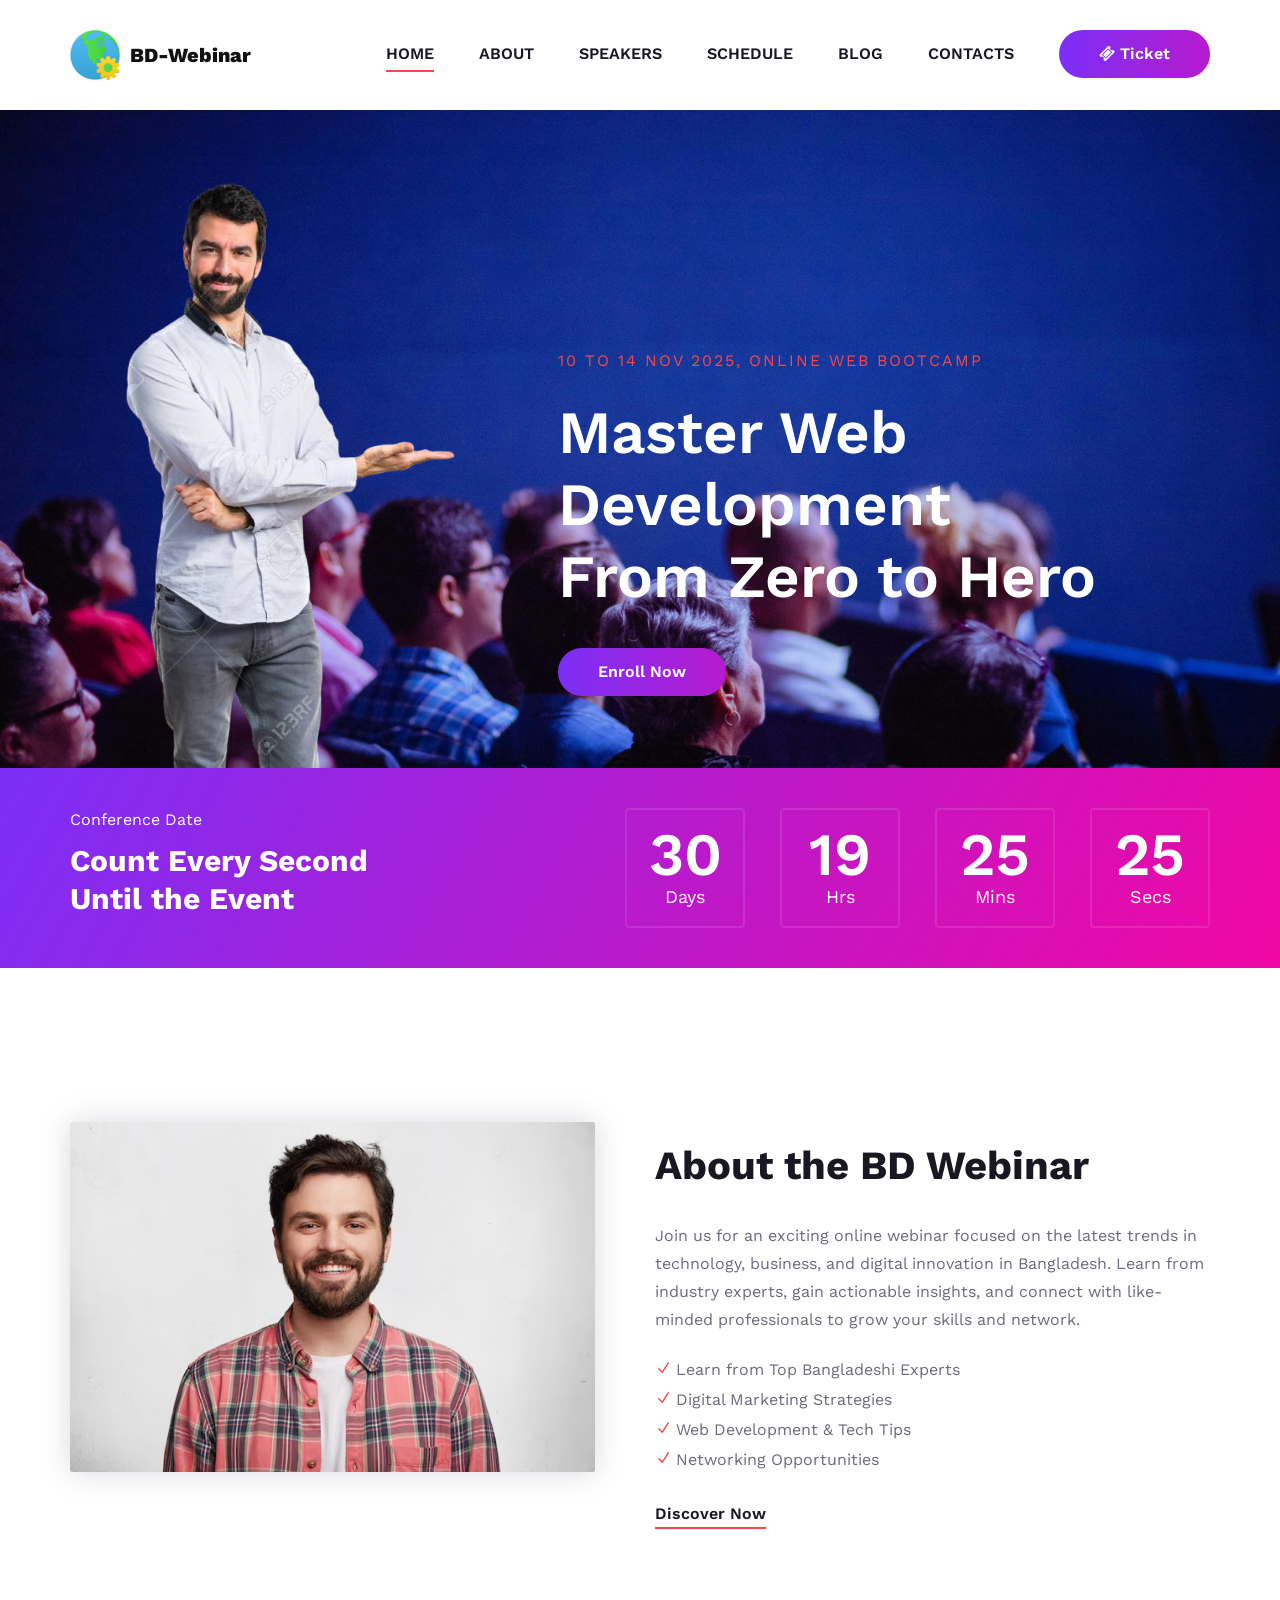
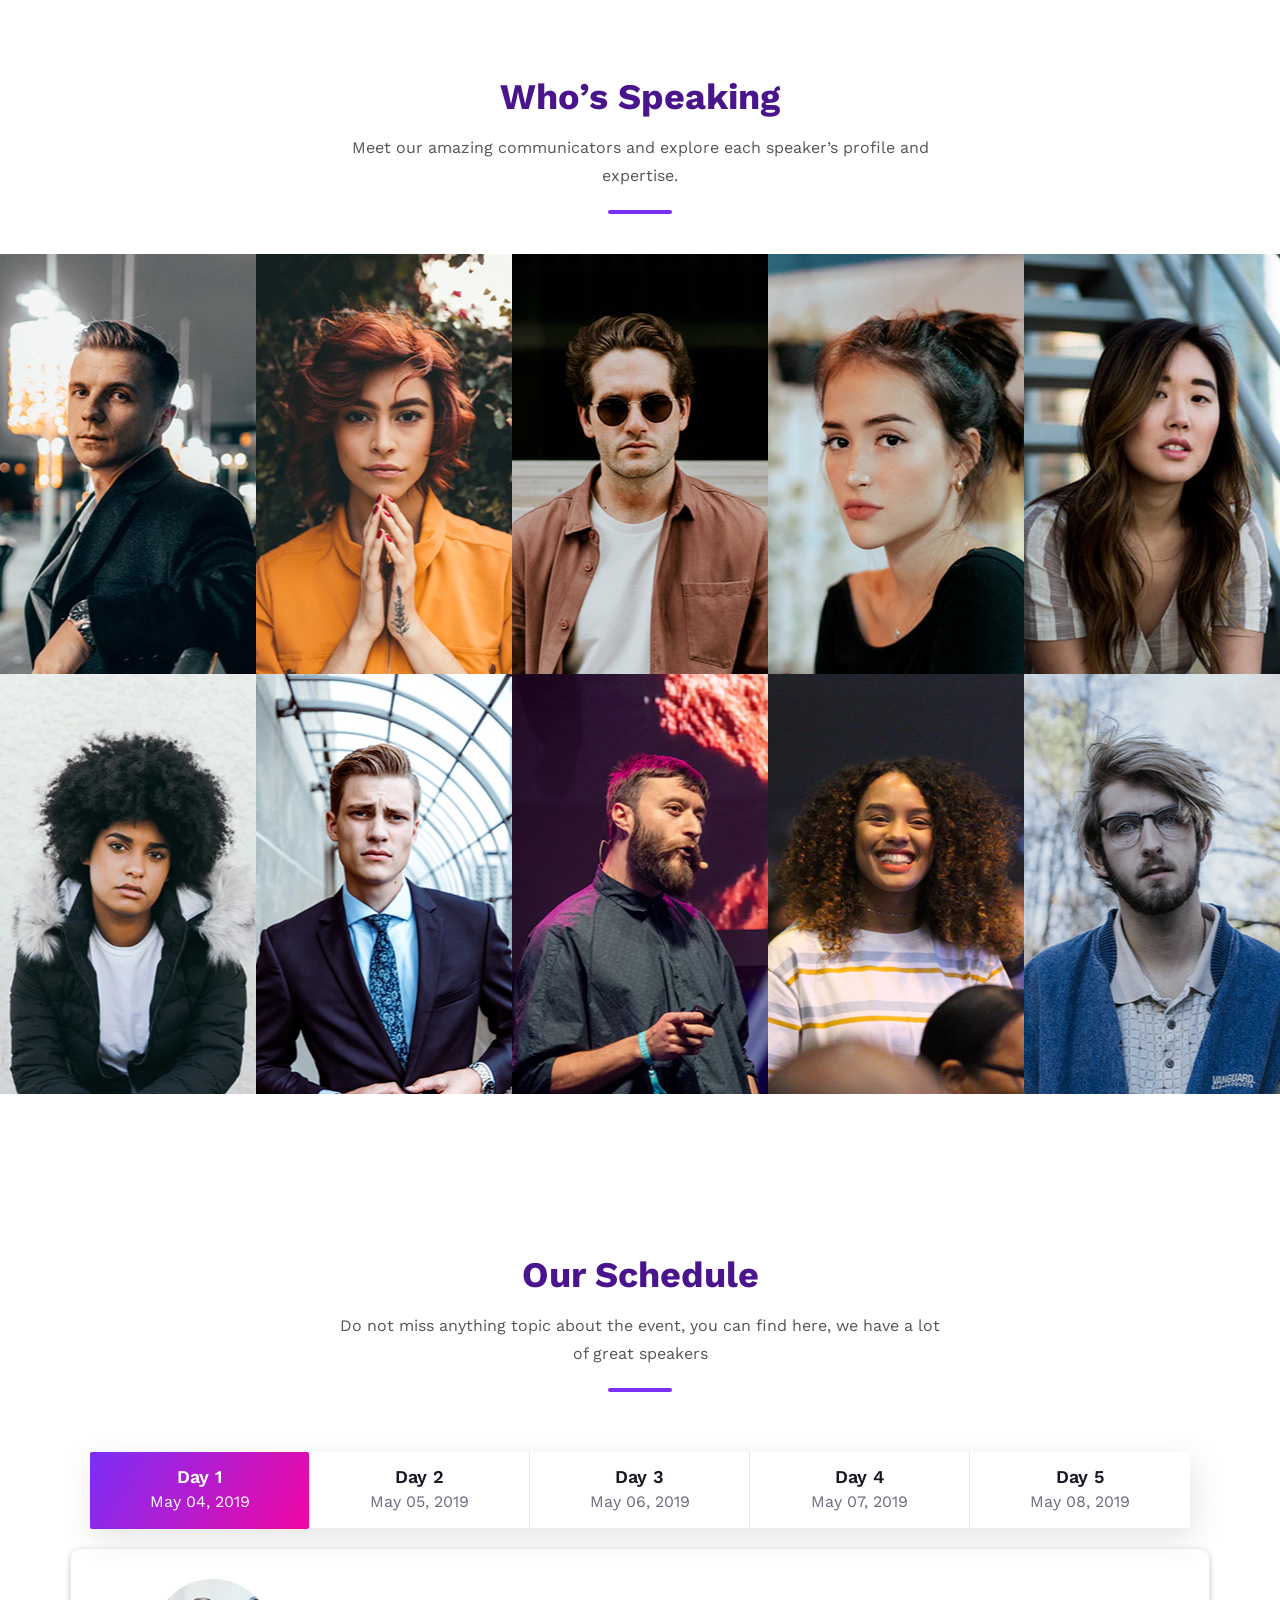
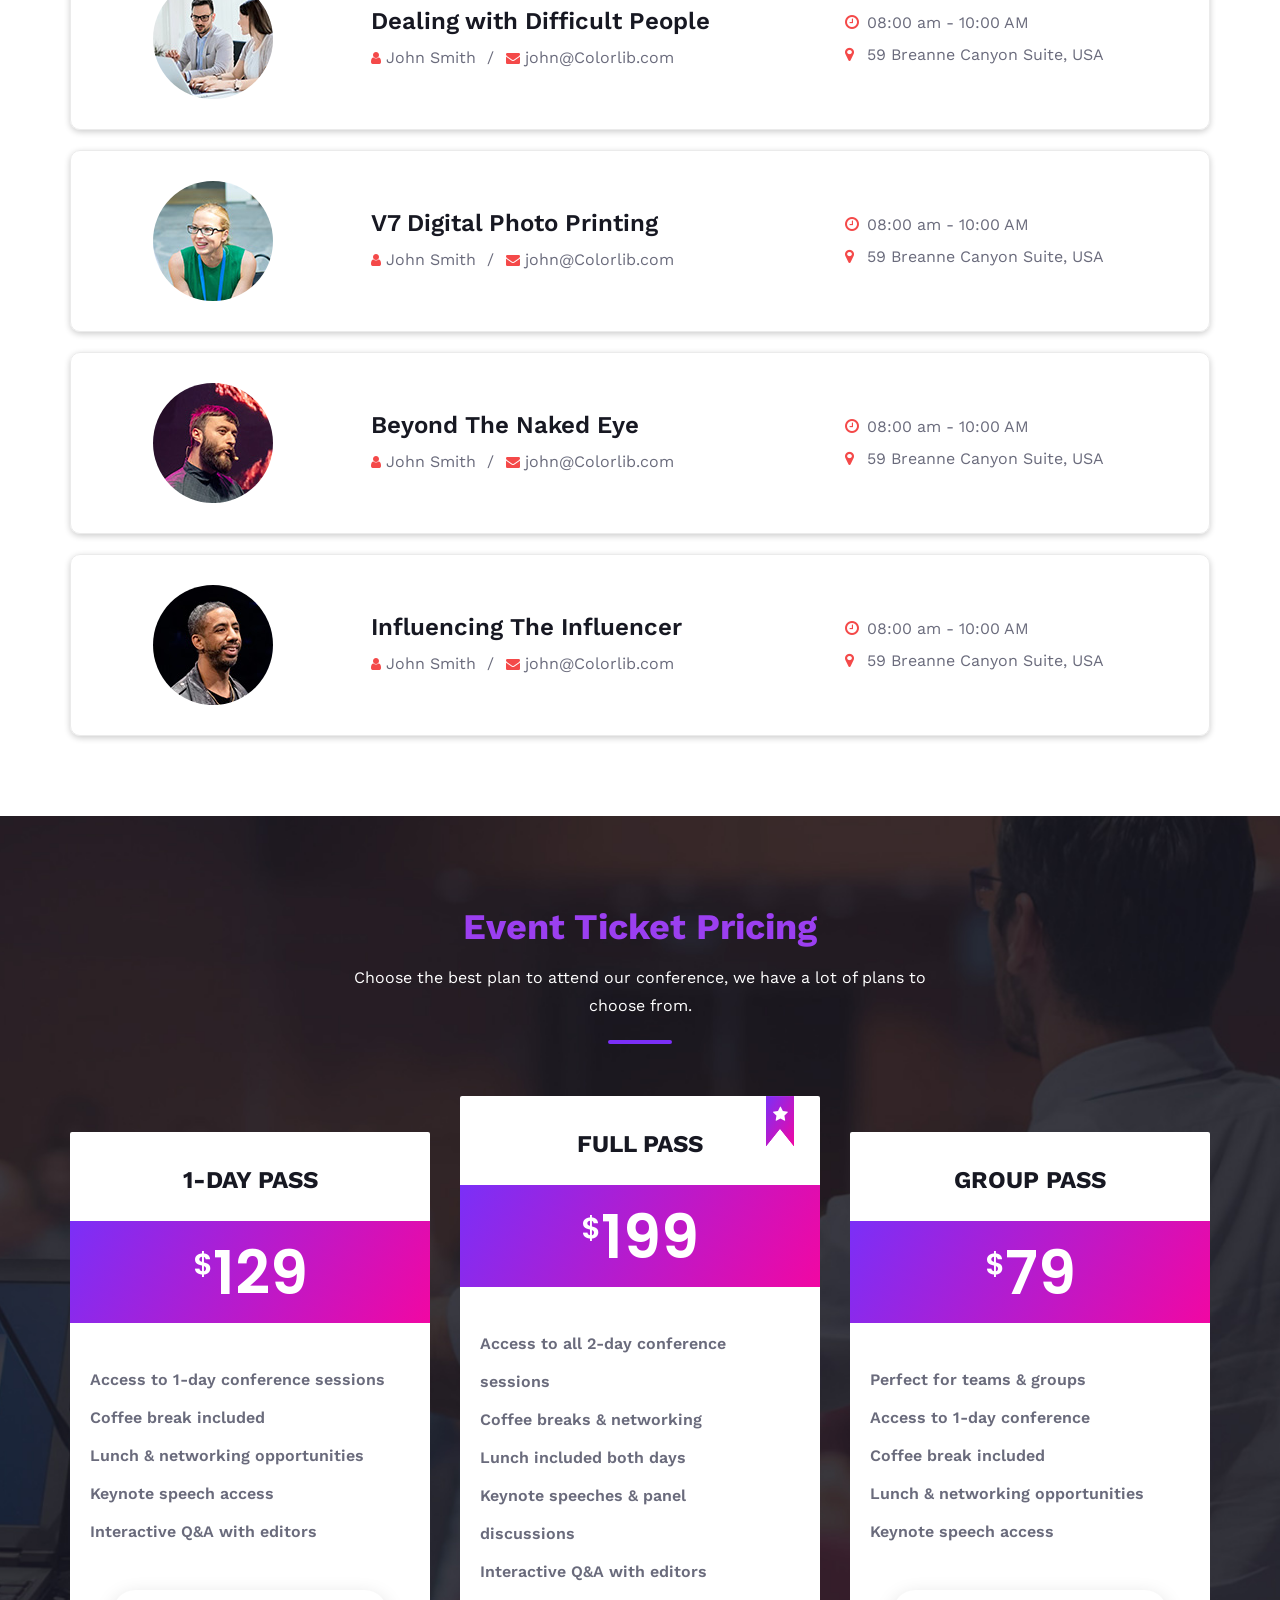
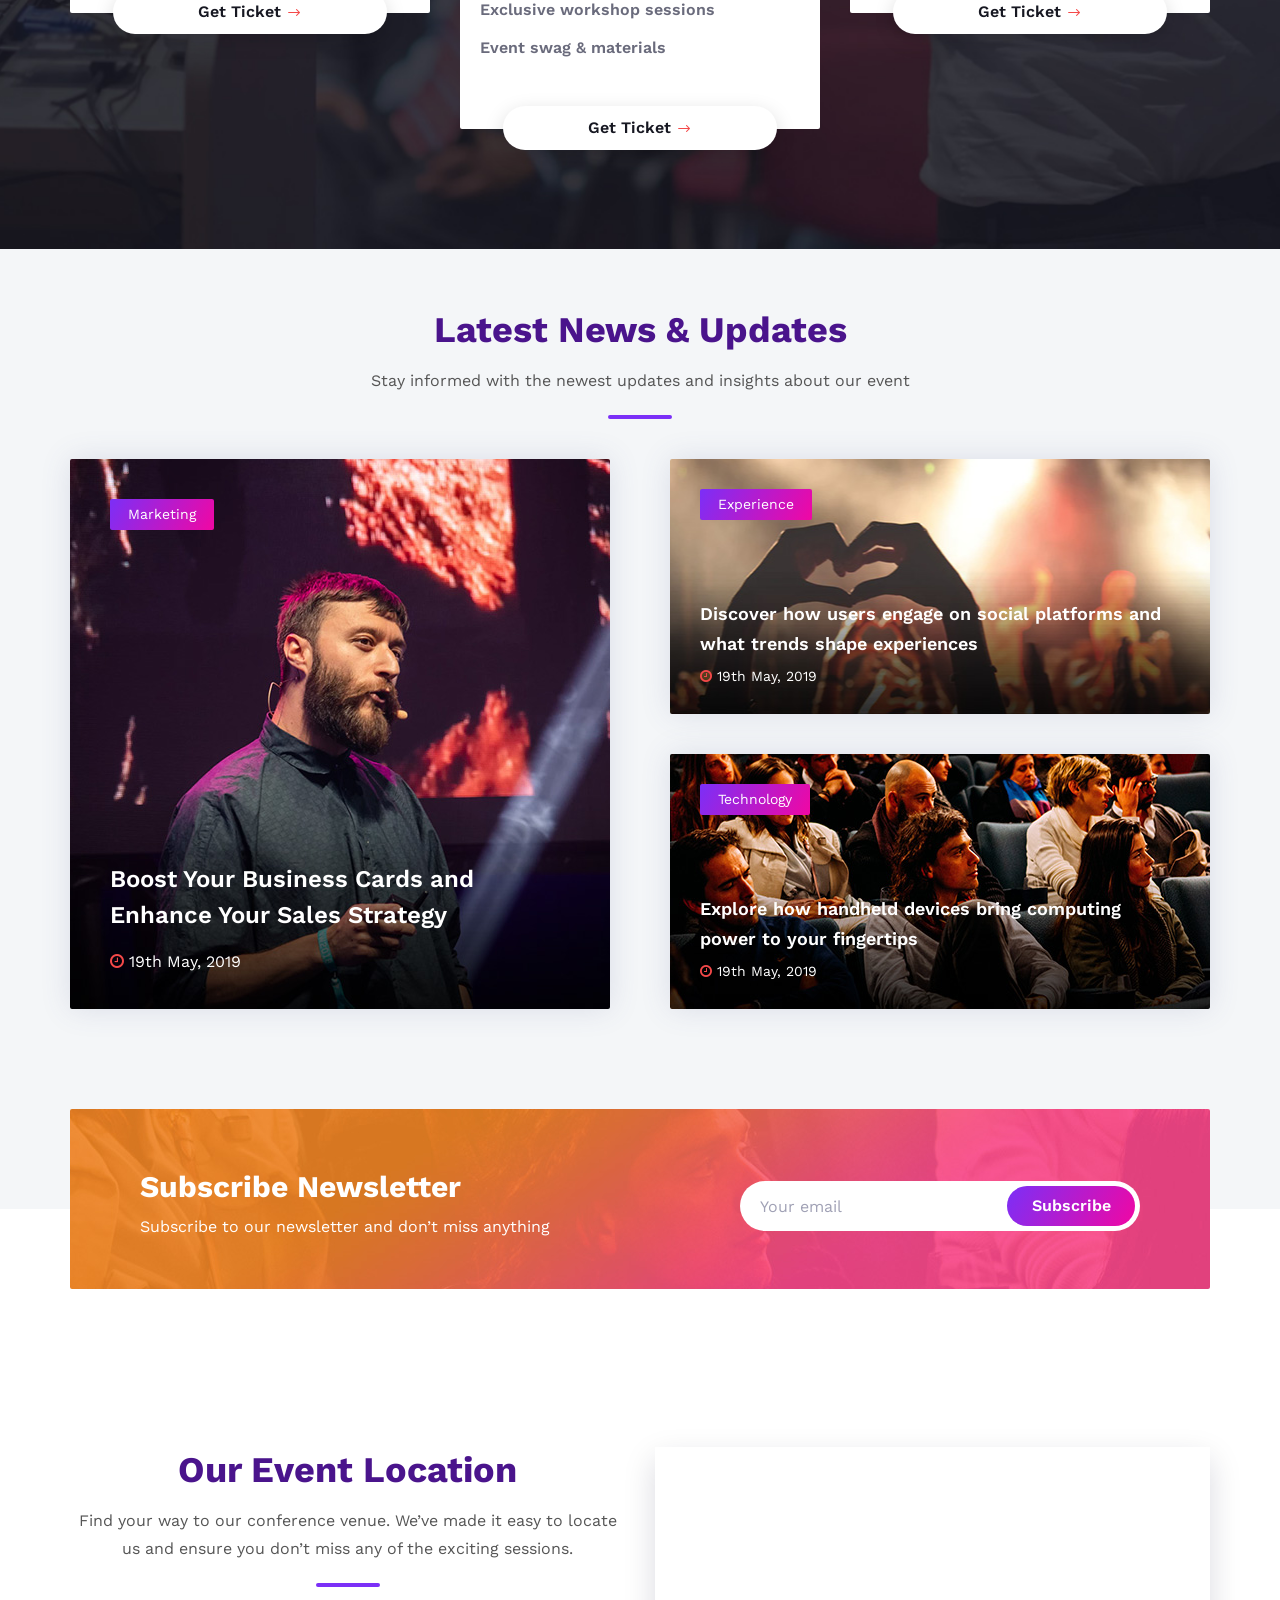
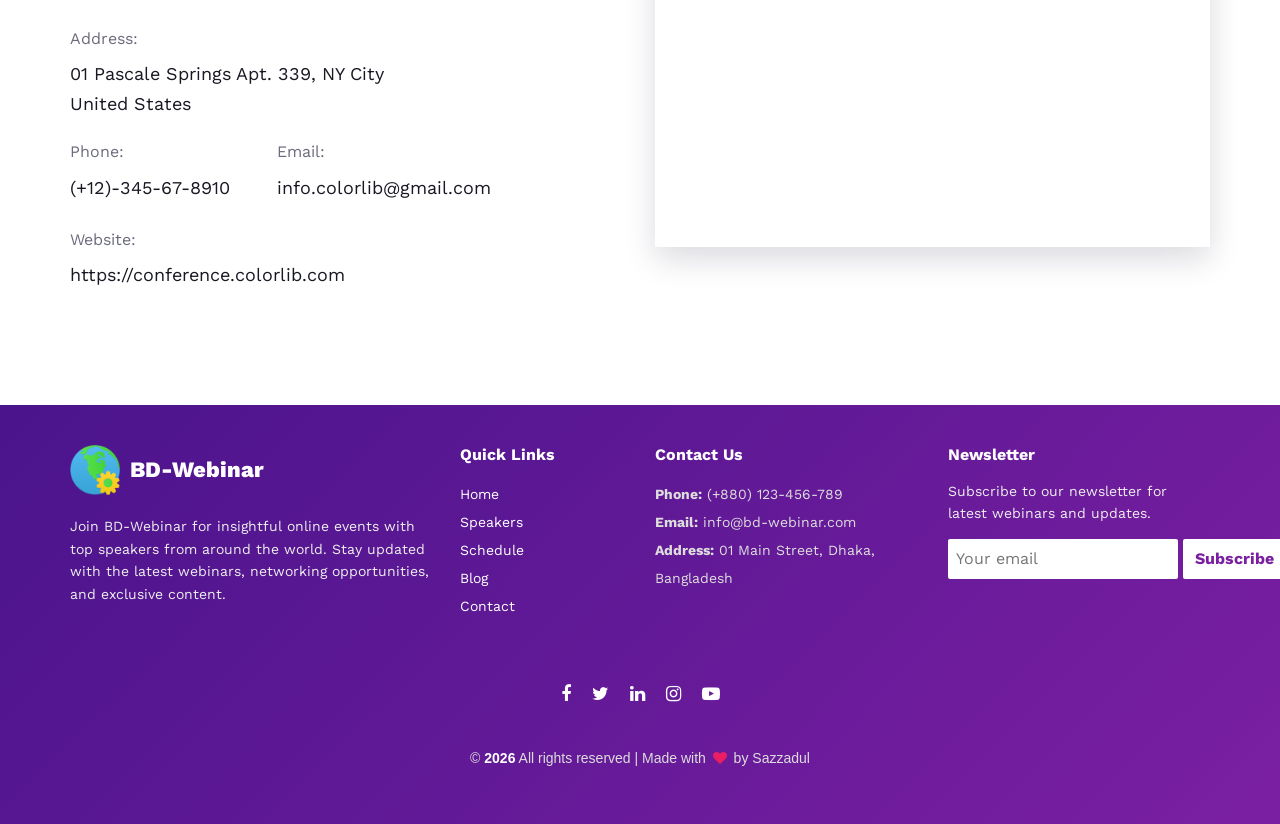
==== commit b06c1c39: "- Completed Home Page and Related CSS" ====
--- a/BD-Webinar/index.html
+++ b/BD-Webinar/index.html
@@ -26,22 +26,6 @@
     <link rel="stylesheet" href="css/magnific-popup.css" type="text/css" />
     <link rel="stylesheet" href="css/slicknav.min.css" type="text/css" />
     <link rel="stylesheet" href="css/style.css" type="text/css" />
-
-    <style>
-      /* Base shadow and smooth transition */
-      .tab-pane .st-content {
-        box-shadow: 0 2px 6px rgba(0, 0, 0, 0.2);
-        border-radius: 10px; /* optional for smooth edges */
-        transition: box-shadow 0.3s ease, transform 0.3s ease;
-        margin-bottom: 20px; /* spacing between cards */
-      }
-
-      /* Hover effect: darker and more noticeable shadow */
-      .tab-pane .st-content:hover {
-        box-shadow: 0 15px 40px rgba(0, 0, 0, 0.6); /* bigger and darker */
-        transform: translateY(-5px); /* optional: slight lift */
-      }
-    </style>
   </head>
 
   <body>
@@ -481,11 +465,12 @@
           </div>
         </div>
 
+        <!-- Tabs -->
         <div class="row">
           <div class="col-lg-12">
             <div class="schedule-tab">
               <!-- Tab List -->
-              <ul class="nav nav-tabs" role="tablist">
+              <ul class="nav nav-tabs" role="tablist" style="margin: 20px">
                 <li class="nav-item">
                   <a
                     class="nav-link active"
@@ -546,12 +531,7 @@
               <!-- Tab panes -->
               <div class="tab-content">
                 <!-- Pane 1 -->
-                <div
-                  class="tab-pane active"
-                  id="tabs-1"
-                  role="tabpanel"
-                  style=""
-                >
+                <div class="tab-pane active" id="tabs-1" role="tabpanel">
                   <!-- Content 1 -->
                   <div class="st-content">
                     <div class="container">
@@ -1243,74 +1223,120 @@
       </div>
     </section>
 
-    <!-- Pricing Section Begin -->
+    <!-- Pricing Section -->
     <section
       class="pricing-section set-bg spad"
       data-setbg="img/pricing-bg.jpg"
     >
       <div class="container">
-        <div class="row">
-          <div class="col-lg-12">
-            <div class="section-title">
-              <h2>Ticket Pricing</h2>
-              <p>Get your event ticket plan</p>
-            </div>
-          </div>
-        </div>
+        <!-- Header -->
+        <div class="container">
+          <div class="row">
+            <div class="col-lg-12">
+              <!-- Section Title -->
+              <div class="section-title">
+                <!-- Main Heading -->
+                <h2 style="font-weight: 700; font-size: 36px; color: #9b3ff0">
+                  Event Ticket Pricing
+                </h2>
+                <!-- Subtitle / Description -->
+                <p
+                  style="
+                    font-size: 16px;
+                    color: white;
+                    max-width: 600px;
+                    margin: 15px auto 0 auto;
+                  "
+                >
+                  Choose the best plan to attend our conference, we have a lot
+                  of plans to choose from.
+                </p>
+                <!-- Optional Divider -->
+                <hr
+                  style="
+                    width: 60px;
+                    border: 2px solid #7b2ff7;
+                    margin: 20px auto 0 auto;
+                    border-radius: 2px;
+                  "
+                />
+              </div>
+            </div>
+          </div>
+        </div>
+
+        <!-- Pricing Cards -->
         <div class="row justify-content-center">
+          <!-- Single Day Pass -->
           <div class="col-lg-4 col-md-8">
             <div class="price-item">
-              <h4>1 Day Pass</h4>
+              <h4>1-Day Pass</h4>
               <div class="pi-price">
                 <h2><span>$</span>129</h2>
               </div>
-              <ul>
-                <li>One Day Conference Ticket</li>
-                <li>Coffee-break</li>
-                <li>Lunch and Networking</li>
-                <li>Keynote talk</li>
-                <li>Talk to the Editors Session</li>
+              <!-- Features list -->
+              <ul
+                class="price-features price-list-item"
+                style="text-align: left; padding-left: 20px"
+              >
+                <li>Access to 1-day conference sessions</li>
+                <li>Coffee break included</li>
+                <li>Lunch & networking opportunities</li>
+                <li>Keynote speech access</li>
+                <li>Interactive Q&A with editors</li>
               </ul>
+              <!-- CTA Button -->
               <a href="#" class="price-btn"
                 >Get Ticket <span class="arrow_right"></span
               ></a>
             </div>
           </div>
+
+          <!-- Full Pass (Highlighted) -->
           <div class="col-lg-4 col-md-8">
             <div class="price-item top-rated">
               <div class="tr-tag">
                 <i class="fa fa-star"></i>
+                Best Value
               </div>
               <h4>Full Pass</h4>
               <div class="pi-price">
                 <h2><span>$</span>199</h2>
               </div>
-              <ul>
-                <li>One Day Conference Ticket</li>
-                <li>Coffee-break</li>
-                <li>Lunch and Networking</li>
-                <li>Keynote talk</li>
-                <li>Talk to the Editors Session</li>
-                <li>Lunch and Networking</li>
-                <li>Keynote talk</li>
+              <ul
+                class="price-features price-list-item"
+                style="text-align: left; padding-left: 20px"
+              >
+                <li>Access to all 2-day conference sessions</li>
+                <li>Coffee breaks & networking</li>
+                <li>Lunch included both days</li>
+                <li>Keynote speeches & panel discussions</li>
+                <li>Interactive Q&A with editors</li>
+                <li>Exclusive workshop sessions</li>
+                <li>Event swag & materials</li>
               </ul>
               <a href="#" class="price-btn"
                 >Get Ticket <span class="arrow_right"></span
               ></a>
             </div>
           </div>
+
+          <!-- Group Pass -->
           <div class="col-lg-4 col-md-8">
             <div class="price-item">
               <h4>Group Pass</h4>
               <div class="pi-price">
                 <h2><span>$</span>79</h2>
               </div>
-              <ul>
-                <li>One Day Conference Ticket</li>
-                <li>Coffee-break</li>
-                <li>Lunch and Networking</li>
-                <li>Keynote talk</li>
-                <li>Talk to the Editors Session</li>
+              <ul
+                class="price-features price-list-item"
+                style="text-align: left; padding-left: 20px"
+              >
+                <li>Perfect for teams & groups</li>
+                <li>Access to 1-day conference</li>
+                <li>Coffee break included</li>
+                <li>Lunch & networking opportunities</li>
+                <li>Keynote speech access</li>
               </ul>
               <a href="#" class="price-btn"
                 >Get Ticket <span class="arrow_right"></span
@@ -1320,37 +1346,74 @@
         </div>
       </div>
     </section>
-    <!-- Pricing Section End -->
-
-    <!-- latest BLog Section Begin -->
-    <section class="latest-blog spad">
+
+    <!-- Latest Blog Section -->
+    <section class="latest-blog">
       <div class="container">
+        <!-- Header -->
+        <div class="container">
+          <div class="row">
+            <div class="col-lg-12">
+              <!-- Section Title -->
+              <div
+                class="section-title"
+                style="text-align: center; margin: 60px 0 40px 0"
+              >
+                <!-- Main Heading -->
+                <h2 style="font-weight: 700; font-size: 36px; color: #4a148c">
+                  Latest News & Updates
+                </h2>
+                <!-- Subtitle / Description -->
+                <p
+                  style="
+                    font-size: 16px;
+                    color: #555;
+                    max-width: 600px;
+                    margin: 15px auto 0 auto;
+                  "
+                >
+                  Stay informed with the newest updates and insights about our
+                  event
+                </p>
+                <!-- Optional Divider -->
+                <hr
+                  style="
+                    width: 60px;
+                    border: 2px solid #7b2ff7;
+                    margin: 20px auto 0 auto;
+                    border-radius: 2px;
+                  "
+                />
+              </div>
+            </div>
+          </div>
+        </div>
+
+        <!-- Blog Items Row -->
         <div class="row">
-          <div class="col-lg-12">
-            <div class="section-title">
-              <h2>Latest News</h2>
-              <p>Do not miss anything topic abput the event</p>
-            </div>
-          </div>
-        </div>
-        <div class="row">
+          <!-- Featured Large Blog Post -->
           <div class="col-lg-6">
             <div
               class="latest-item set-bg large-item"
               data-setbg="img/blog/latest-b/latest-1.jpg"
             >
+              <!-- Blog Category Tag -->
               <div class="li-tag">Marketing</div>
+              <!-- Blog Title and Date -->
               <div class="li-text">
                 <h4>
-                  <a href="./blog-details.html"
-                    >Improve You Business Cards And Enchan Your Sales</a
-                  >
+                  <a href="./blog-details.html">
+                    Boost Your Business Cards and Enhance Your Sales Strategy
+                  </a>
                 </h4>
                 <span><i class="fa fa-clock-o"></i> 19th May, 2019</span>
               </div>
             </div>
           </div>
+
+          <!-- Smaller Blog Posts Column -->
           <div class="col-lg-6">
+            <!-- Blog Post 1 -->
             <div
               class="latest-item set-bg"
               data-setbg="img/blog/latest-b/latest-2.jpg"
@@ -1358,25 +1421,27 @@
               <div class="li-tag">Experience</div>
               <div class="li-text">
                 <h5>
-                  <a href="./blog-details.html"
-                    >All users on MySpace will know that there are millions of
-                    people out there.</a
-                  >
+                  <a href="./blog-details.html">
+                    Discover how users engage on social platforms and what
+                    trends shape experiences
+                  </a>
                 </h5>
                 <span><i class="fa fa-clock-o"></i> 19th May, 2019</span>
               </div>
             </div>
+
+            <!-- Blog Post 2 -->
             <div
               class="latest-item set-bg"
               data-setbg="img/blog/latest-b/latest-3.jpg"
             >
-              <div class="li-tag">Marketing</div>
+              <div class="li-tag">Technology</div>
               <div class="li-text">
                 <h5>
-                  <a href="./blog-details.html"
-                    >A Pocket PC is a handheld computer, which features many of
-                    the same capabilities.</a
-                  >
+                  <a href="./blog-details.html">
+                    Explore how handheld devices bring computing power to your
+                    fingertips
+                  </a>
                 </h5>
                 <span><i class="fa fa-clock-o"></i> 19th May, 2019</span>
               </div>
@@ -1385,39 +1450,79 @@
         </div>
       </div>
     </section>
-    <!-- latest BLog Section End -->
-
-    <!-- Newslatter Section Begin -->
+
+    <!-- Newsletter Section Begin -->
     <section class="newslatter-section">
       <div class="container">
+        <!-- Inner wrapper with background image -->
         <div class="newslatter-inner set-bg" data-setbg="img/newslatter-bg.jpg">
+          <!-- Newsletter text content -->
           <div class="ni-text">
             <h3>Subscribe Newsletter</h3>
+            <!-- Main heading for the newsletter -->
             <p>Subscribe to our newsletter and don’t miss anything</p>
-          </div>
+            <!-- Short description encouraging users to subscribe -->
+          </div>
+
+          <!-- Newsletter subscription form -->
           <form action="#" class="ni-form">
             <input type="text" placeholder="Your email" />
+            <!-- Input field for user's email -->
             <button type="submit">Subscribe</button>
+            <!-- Submit button to send the email -->
           </form>
         </div>
       </div>
     </section>
-    <!-- Newslatter Section End -->
 
     <!-- Contact Section Begin -->
     <section class="contact-section spad">
       <div class="container">
-        <div class="row">
+        <div class="row" style="align-items: center">
+          <!-- Left Column: Location Info -->
           <div class="col-lg-6">
-            <div class="section-title">
-              <h2>Location</h2>
-              <p>Get directions to our event center</p>
-            </div>
+            <!-- Section Title -->
+            <div
+              class="section-title"
+              style="text-align: center; margin: 60px 0 40px 0"
+            >
+              <!-- Main Heading -->
+              <h2 style="font-weight: 700; font-size: 36px; color: #4a148c">
+                Our Event Location
+              </h2>
+              <!-- Subtitle / Description -->
+              <p
+                style="
+                  font-size: 16px;
+                  color: #555;
+                  max-width: 600px;
+                  margin: 15px auto 0 auto;
+                "
+              >
+                Find your way to our conference venue. We’ve made it easy to
+                locate us and ensure you don’t miss any of the exciting
+                sessions.
+              </p>
+              <!-- Optional Divider for Style -->
+              <hr
+                style="
+                  width: 60px;
+                  border: 2px solid #7b2ff7;
+                  margin: 20px auto 0 auto;
+                  border-radius: 2px;
+                "
+              />
+            </div>
+
+            <!-- Location Details -->
             <div class="cs-text">
+              <!-- Address -->
               <div class="ct-address">
                 <span>Address:</span>
-                <p>01 Pascale Springs Apt. 339, NY City <br />United State</p>
+                <p>01 Pascale Springs Apt. 339, NY City <br />United States</p>
               </div>
+
+              <!-- Contact Info -->
               <ul>
                 <li>
                   <span>Phone:</span>
@@ -1428,14 +1533,19 @@
                   info.colorlib@gmail.com
                 </li>
               </ul>
+
+              <!-- Website -->
               <div class="ct-links">
                 <span>Website:</span>
                 <p>https://conference.colorlib.com</p>
               </div>
             </div>
           </div>
+
+          <!-- Right Column: Google Map -->
           <div class="col-lg-6">
             <div class="cs-map">
+              <!-- Embedded Google Map iframe -->
               <iframe
                 src="https://www.google.com/maps/embed?pb=!1m18!1m12!1m3!1d52901.38789495531!2d-118.19465514866786!3d34.03523211493029!2m3!1f0!2f0!3f0!3m2!1i1024!2i768!4f13.1!3m3!1m2!1s0x80c2cf71ad83ff9f%3A0x518b28657f4543b7!2sEast%20Los%20Angeles%2C%20CA%2C%20USA!5e0!3m2!1sen!2sbd!4v1579763856144!5m2!1sen!2sbd"
                 height="400"
@@ -1447,84 +1557,210 @@
         </div>
       </div>
     </section>
-    <!-- Contact Section End -->
 
     <!-- Footer Section Begin -->
-    <footer class="footer-section">
+    <footer
+      class="footer-section bg-gradient"
+      style="
+        padding: 40px 0;
+        background: linear-gradient(135deg, #4a148c, #7b1fa2);
+        color: white;
+      "
+    >
       <div class="container">
-        <div class="partner-logo owl-carousel">
-          <a href="#" class="pl-table">
-            <div class="pl-tablecell">
-              <img src="img/partner-logo/logo-1.png" alt="" />
-            </div>
-          </a>
-          <a href="#" class="pl-table">
-            <div class="pl-tablecell">
-              <img src="img/partner-logo/logo-2.png" alt="" />
-            </div>
-          </a>
-          <a href="#" class="pl-table">
-            <div class="pl-tablecell">
-              <img src="img/partner-logo/logo-3.png" alt="" />
-            </div>
-          </a>
-          <a href="#" class="pl-table">
-            <div class="pl-tablecell">
-              <img src="img/partner-logo/logo-4.png" alt="" />
-            </div>
-          </a>
-          <a href="#" class="pl-table">
-            <div class="pl-tablecell">
-              <img src="img/partner-logo/logo-5.png" alt="" />
-            </div>
-          </a>
-          <a href="#" class="pl-table">
-            <div class="pl-tablecell">
-              <img src="img/partner-logo/logo-6.png" alt="" />
-            </div>
-          </a>
-        </div>
+        <div class="row">
+          <!-- Footer Logo & Description -->
+          <div class="col-lg-4 col-md-6" style="margin-bottom: 30px">
+            <div class="ft-logo" style="margin-bottom: 20px">
+              <a
+                href="#"
+                class="footer-logo"
+                style="display: flex; align-items: center; gap: 10px"
+              >
+                <img src="img/web.png" alt="" style="width: 50px" />
+                <h3 style="font-size: 22px; font-weight: 800; color: white">
+                  BD-Webinar
+                </h3>
+              </a>
+            </div>
+            <p style="font-size: 14px; line-height: 1.6; color: #eee">
+              Join BD-Webinar for insightful online events with top speakers
+              from around the world. Stay updated with the latest webinars,
+              networking opportunities, and exclusive content.
+            </p>
+          </div>
+
+          <!-- Quick Links -->
+          <div class="col-lg-2 col-md-6" style="margin-bottom: 30px">
+            <h4
+              style="
+                font-size: 16px;
+                font-weight: 700;
+                margin-bottom: 15px;
+                color: white;
+              "
+            >
+              Quick Links
+            </h4>
+            <ul
+              style="
+                list-style: none;
+                padding: 0;
+                margin: 0;
+                font-size: 14px;
+                line-height: 2;
+              "
+            >
+              <li>
+                <a href="#" style="color: white; text-decoration: none">Home</a>
+              </li>
+              <li>
+                <a href="#" style="color: white; text-decoration: none"
+                  >Speakers</a
+                >
+              </li>
+              <li>
+                <a href="#" style="color: white; text-decoration: none"
+                  >Schedule</a
+                >
+              </li>
+              <li>
+                <a href="#" style="color: white; text-decoration: none">Blog</a>
+              </li>
+              <li>
+                <a href="#" style="color: white; text-decoration: none"
+                  >Contact</a
+                >
+              </li>
+            </ul>
+          </div>
+
+          <!-- Contact Info -->
+          <div class="col-lg-3 col-md-6" style="margin-bottom: 30px">
+            <h4
+              style="
+                font-size: 16px;
+                font-weight: 700;
+                margin-bottom: 15px;
+                color: white;
+              "
+            >
+              Contact Us
+            </h4>
+            <ul
+              style="
+                list-style: none;
+                padding: 0;
+                margin: 0;
+                font-size: 14px;
+                line-height: 2;
+                color: #ddd;
+              "
+            >
+              <li><strong>Phone:</strong> (+880) 123-456-789</li>
+              <li><strong>Email:</strong> info@bd-webinar.com</li>
+              <li>
+                <strong>Address:</strong> 01 Main Street, Dhaka, Bangladesh
+              </li>
+            </ul>
+          </div>
+
+          <!-- Newsletter Subscription -->
+          <div class="col-lg-3 col-md-6" style="margin-bottom: 30px">
+            <h4
+              style="
+                font-size: 16px;
+                font-weight: 700;
+                margin-bottom: 15px;
+                color: white;
+              "
+            >
+              Newsletter
+            </h4>
+            <p style="font-size: 14px; line-height: 1.6; color: #eee">
+              Subscribe to our newsletter for latest webinars and updates.
+            </p>
+            <form action="#" style="display: flex; gap: 5px; margin-top: 10px">
+              <input
+                type="email"
+                placeholder="Your email"
+                style="padding: 8px; flex: 1; border-radius: 2px; border: none"
+              />
+              <button
+                type="submit"
+                style="
+                  padding: 8px 12px;
+                  background-color: #fff;
+                  color: #7b1fa2;
+                  border: none;
+                  font-weight: 700;
+                  cursor: pointer;
+                  border-radius: 2px;
+                "
+              >
+                Subscribe
+              </button>
+            </form>
+          </div>
+        </div>
+
+        <!-- Social Links -->
+        <div class="row" style="margin-top: 30px; text-align: center">
+          <div class="col-lg-12">
+            <div class="ft-social" style="margin-bottom: 20px">
+              <a href="#" style="margin: 0 8px; color: white; font-size: 18px"
+                ><i class="fa fa-facebook"></i
+              ></a>
+              <a href="#" style="margin: 0 8px; color: white; font-size: 18px"
+                ><i class="fa fa-twitter"></i
+              ></a>
+              <a href="#" style="margin: 0 8px; color: white; font-size: 18px"
+                ><i class="fa fa-linkedin"></i
+              ></a>
+              <a href="#" style="margin: 0 8px; color: white; font-size: 18px"
+                ><i class="fa fa-instagram"></i
+              ></a>
+              <a href="#" style="margin: 0 8px; color: white; font-size: 18px"
+                ><i class="fa fa-youtube-play"></i
+              ></a>
+            </div>
+          </div>
+        </div>
+
+        <!-- Copyright -->
         <div class="row">
           <div class="col-lg-12">
-            <div class="footer-text">
-              <div class="ft-logo">
-                <a href="#" class="footer-logo"
-                  ><img src="img/footer-logo.png" alt=""
-                /></a>
-              </div>
-              <ul>
-                <li><a href="#">Home</a></li>
-                <li><a href="#">Speakers</a></li>
-                <li><a href="#">Schedule</a></li>
-                <li><a href="#">Blog</a></li>
-                <li><a href="#">Contact</a></li>
-              </ul>
-              <div class="copyright-text">
-                <p>
-                  <!-- Link back to Colorlib can't be removed. Template is licensed under CC BY 3.0. -->
-                  Copyright &copy;
-                  <script>
+            <div
+              class="copyright-text"
+              style="text-align: center; margin-top: 20px"
+            >
+              <p
+                style="
+                  color: #ddd;
+                  font-size: 14px;
+                  line-height: 1.6;
+                  font-family: Arial, sans-serif;
+                "
+              >
+                &copy;
+                <span style="color: #fff; font-weight: 600"
+                  ><script>
                     document.write(new Date().getFullYear());
-                  </script>
-                  All rights reserved | This template is made with
-                  <i class="fa fa-heart" aria-hidden="true"></i> by
-                  <a href="https://colorlib.com" target="_blank">Colorlib</a>
-                  <!-- Link back to Colorlib can't be removed. Template is licensed under CC BY 3.0. -->
-                </p>
-              </div>
-              <div class="ft-social">
-                <a href="#"><i class="fa fa-facebook"></i></a>
-                <a href="#"><i class="fa fa-twitter"></i></a>
-                <a href="#"><i class="fa fa-linkedin"></i></a>
-                <a href="#"><i class="fa fa-instagram"></i></a>
-                <a href="#"><i class="fa fa-youtube-play"></i></a>
-              </div>
+                  </script></span
+                >
+                All rights reserved | Made with
+                <i
+                  class="fa fa-heart"
+                  aria-hidden="true"
+                  style="color: #e91e63; margin: 0 3px"
+                ></i>
+                by Sazzadul
+              </p>
             </div>
           </div>
         </div>
       </div>
     </footer>
-    <!-- Footer Section End -->
 
     <!-- Js Plugins -->
     <script src="js/jquery-3.3.1.min.js"></script>
--- a/BD-Webinar/css/style.css
+++ b/BD-Webinar/css/style.css
@@ -37,7 +37,7 @@
   height: 100%;
   font-family: "Work Sans", sans-serif;
   -webkit-font-smoothing: antialiased;
-  font-smoothing: antialiased;
+  /* font-smoothing: antialiased; */
 }
 
 h1,
@@ -795,10 +795,23 @@
   position: relative;
   border-radius: 2px;
   margin-bottom: 40px;
-}
-
+  transition: all 0.3s ease; /* smooth transition for hover */
+}
+
+/* Pop-up effect on hover */
+.price-item:hover {
+  box-shadow: 0 20px 40px rgba(0, 0, 0, 0.3); /* darker shadow */
+  transform: translateY(-10px); /* move up */
+}
+
+/* For the top-rated card */
 .price-item.top-rated {
   margin-top: -36px;
+}
+
+.price-item.top-rated:hover {
+  box-shadow: 0 25px 50px rgba(0, 0, 0, 0.35);
+  transform: translateY(-12px);
 }
 
 .price-item .tr-tag {
@@ -896,20 +909,54 @@
   padding-bottom: 160px;
 }
 
+/* Base style for blog items */
 .latest-item {
   height: 255px;
   position: relative;
   margin-bottom: 40px;
   margin-left: 15px;
   border-radius: 2px;
-  -webkit-box-shadow: 0px 0px 30px rgba(79, 84, 139, 0.15);
   box-shadow: 0px 0px 30px rgba(79, 84, 139, 0.15);
-}
-
+  overflow: hidden;
+  transition: transform 0.35s cubic-bezier(0.25, 1, 0.5, 1),
+    box-shadow 0.35s ease, filter 0.35s ease;
+  cursor: pointer;
+}
+
+/* Larger featured blog post */
 .latest-item.large-item {
   height: 550px;
   margin-right: 15px;
   margin-left: 0;
+}
+
+/* Hover effect: lift + darker shadow + slight brightness */
+.latest-item:hover {
+  transform: translateY(-15px) scale(1.03); /* lift and pop */
+  box-shadow: 0px 25px 50px rgba(79, 84, 139, 0.35); /* stronger shadow */
+  filter: brightness(1.07); /* subtle glow */
+}
+
+/* Optional: gray shine glint effect on hover */
+.latest-item::before {
+  content: "";
+  position: absolute;
+  top: -50%;
+  left: -50%;
+  width: 200%;
+  height: 200%;
+  background: linear-gradient(
+    135deg,
+    rgba(255, 255, 255, 0.06) 0%,
+    rgba(255, 255, 255, 0) 60%
+  );
+  transform: rotate(25deg) translateX(-100%);
+  transition: transform 0.6s ease;
+  pointer-events: none;
+}
+
+.latest-item:hover::before {
+  transform: rotate(25deg) translateX(100%);
 }
 
 .latest-item.large-item .li-tag {
@@ -1134,7 +1181,7 @@
 -----------------------*/
 
 .footer-section {
-  background: #171822;
+  /* background: #171822; */
   padding-top: 50px;
   padding-bottom: 60px;
 }
@@ -2528,15 +2575,57 @@
 
 /* Base shadow and smooth transition */
 .tab-pane .st-content {
+  position: relative;
+  overflow: hidden; /* to contain glint */
   box-shadow: 0 2px 6px rgba(0, 0, 0, 0.2);
   border-radius: 10px;
+  cursor: pointer;
   transition: box-shadow 0.3s ease, transform 0.3s ease;
-  margin-bottom: 10px;
-}
-
-/* Hover effect: darker and more noticeable shadow */
+  margin-bottom: 20px;
+}
+
+/* Hover effect: darker shadow and lift */
 .tab-pane .st-content:hover {
   box-shadow: 0 15px 40px rgba(0, 0, 0, 0.6);
   transform: translateY(-5px);
-  cursor: pointer;
-}
+}
+
+/* Gray glint effect */
+.tab-pane .st-content::before {
+  content: "";
+  position: absolute;
+  top: -50%;
+  left: -50%;
+  width: 200%;
+  height: 200%;
+  background: linear-gradient(
+    120deg,
+    rgba(255, 255, 255, 0) 0%,
+    rgba(200, 200, 200, 0.2) 50%,
+    rgba(255, 255, 255, 0) 100%
+  );
+  transform: rotate(25deg) translateX(-100%);
+  transition: transform 0.5s ease;
+  pointer-events: none;
+}
+
+/* Animate glint on hover */
+.tab-pane .st-content:hover::before {
+  transform: rotate(25deg) translateX(100%);
+}
+
+.price-list-item > li {
+  color: black;
+  font-weight: 600;
+  list-style: none;
+  display: inline-block;
+  margin-right: 45px;
+  position: relative;
+}
+
+.footer-nav-text > li > a {
+  color: white;
+  font-weight: 600;
+  list-style: none;
+  position: relative;
+}
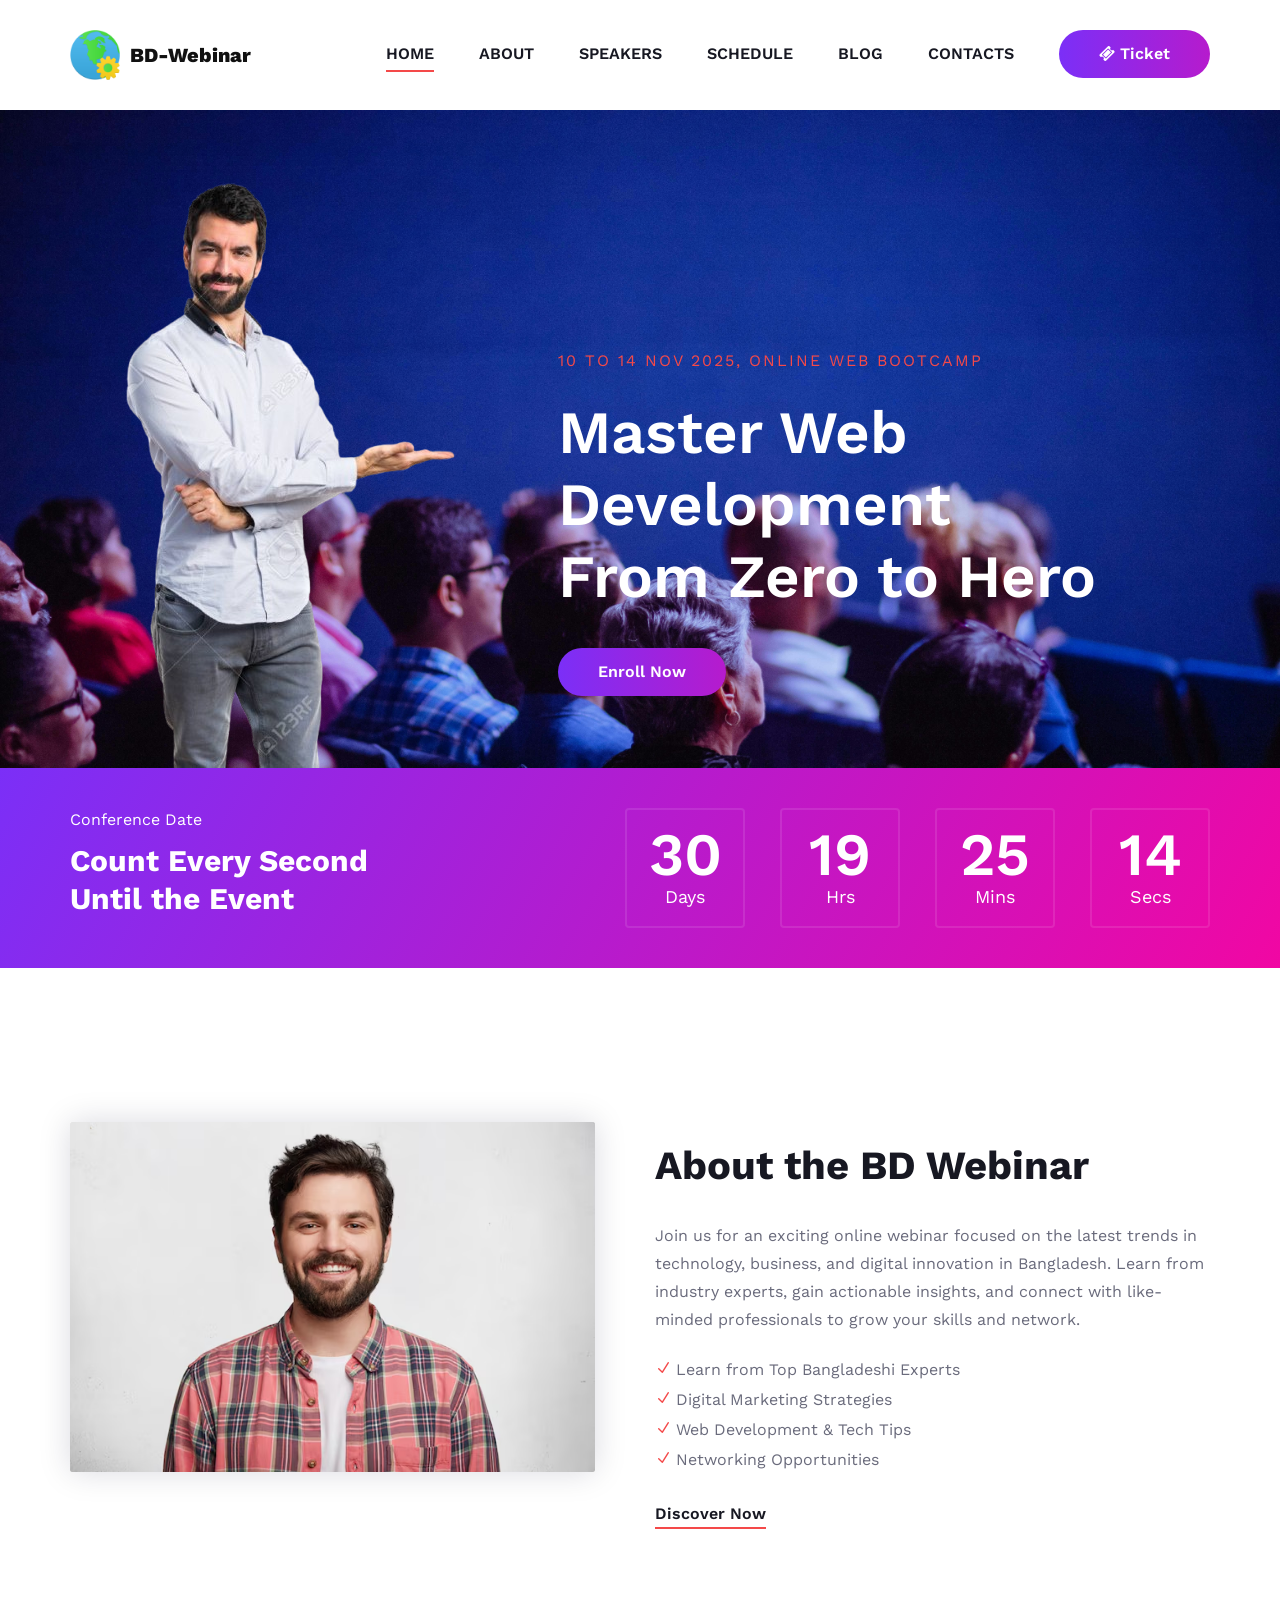
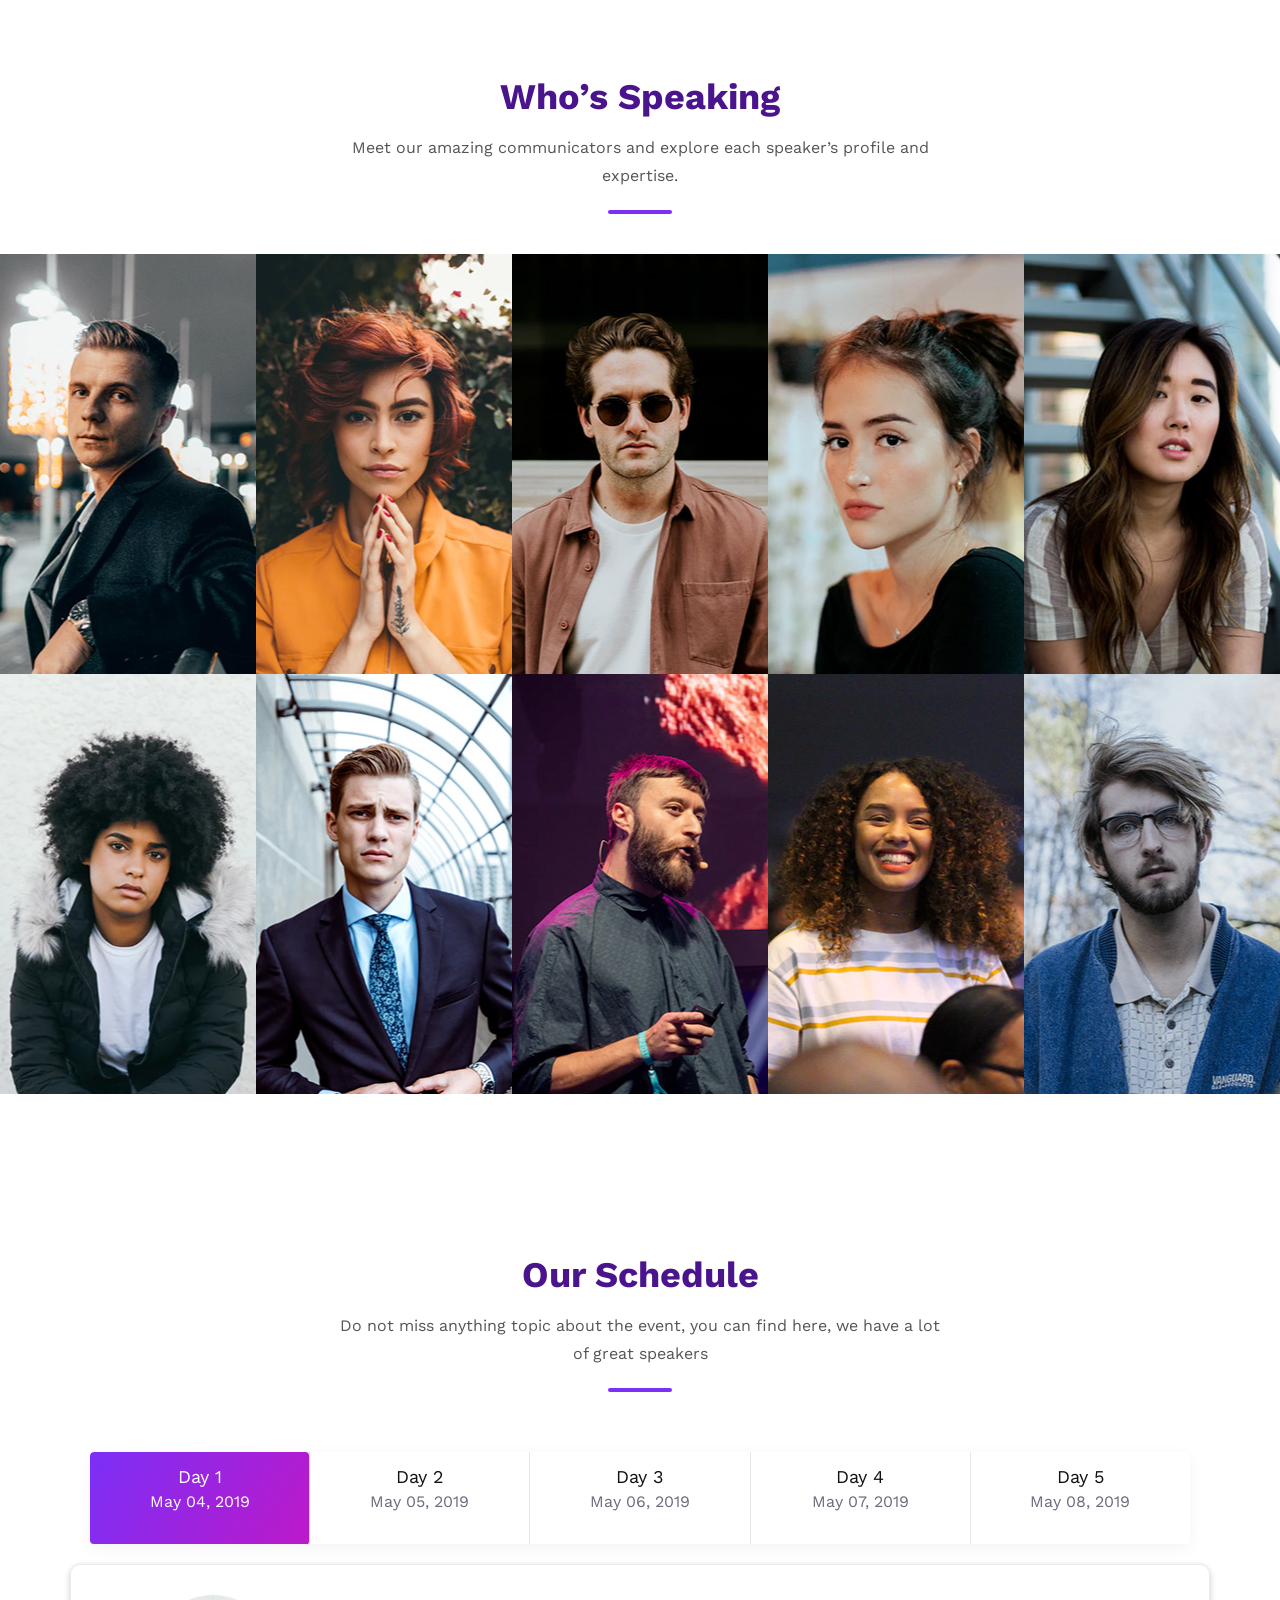
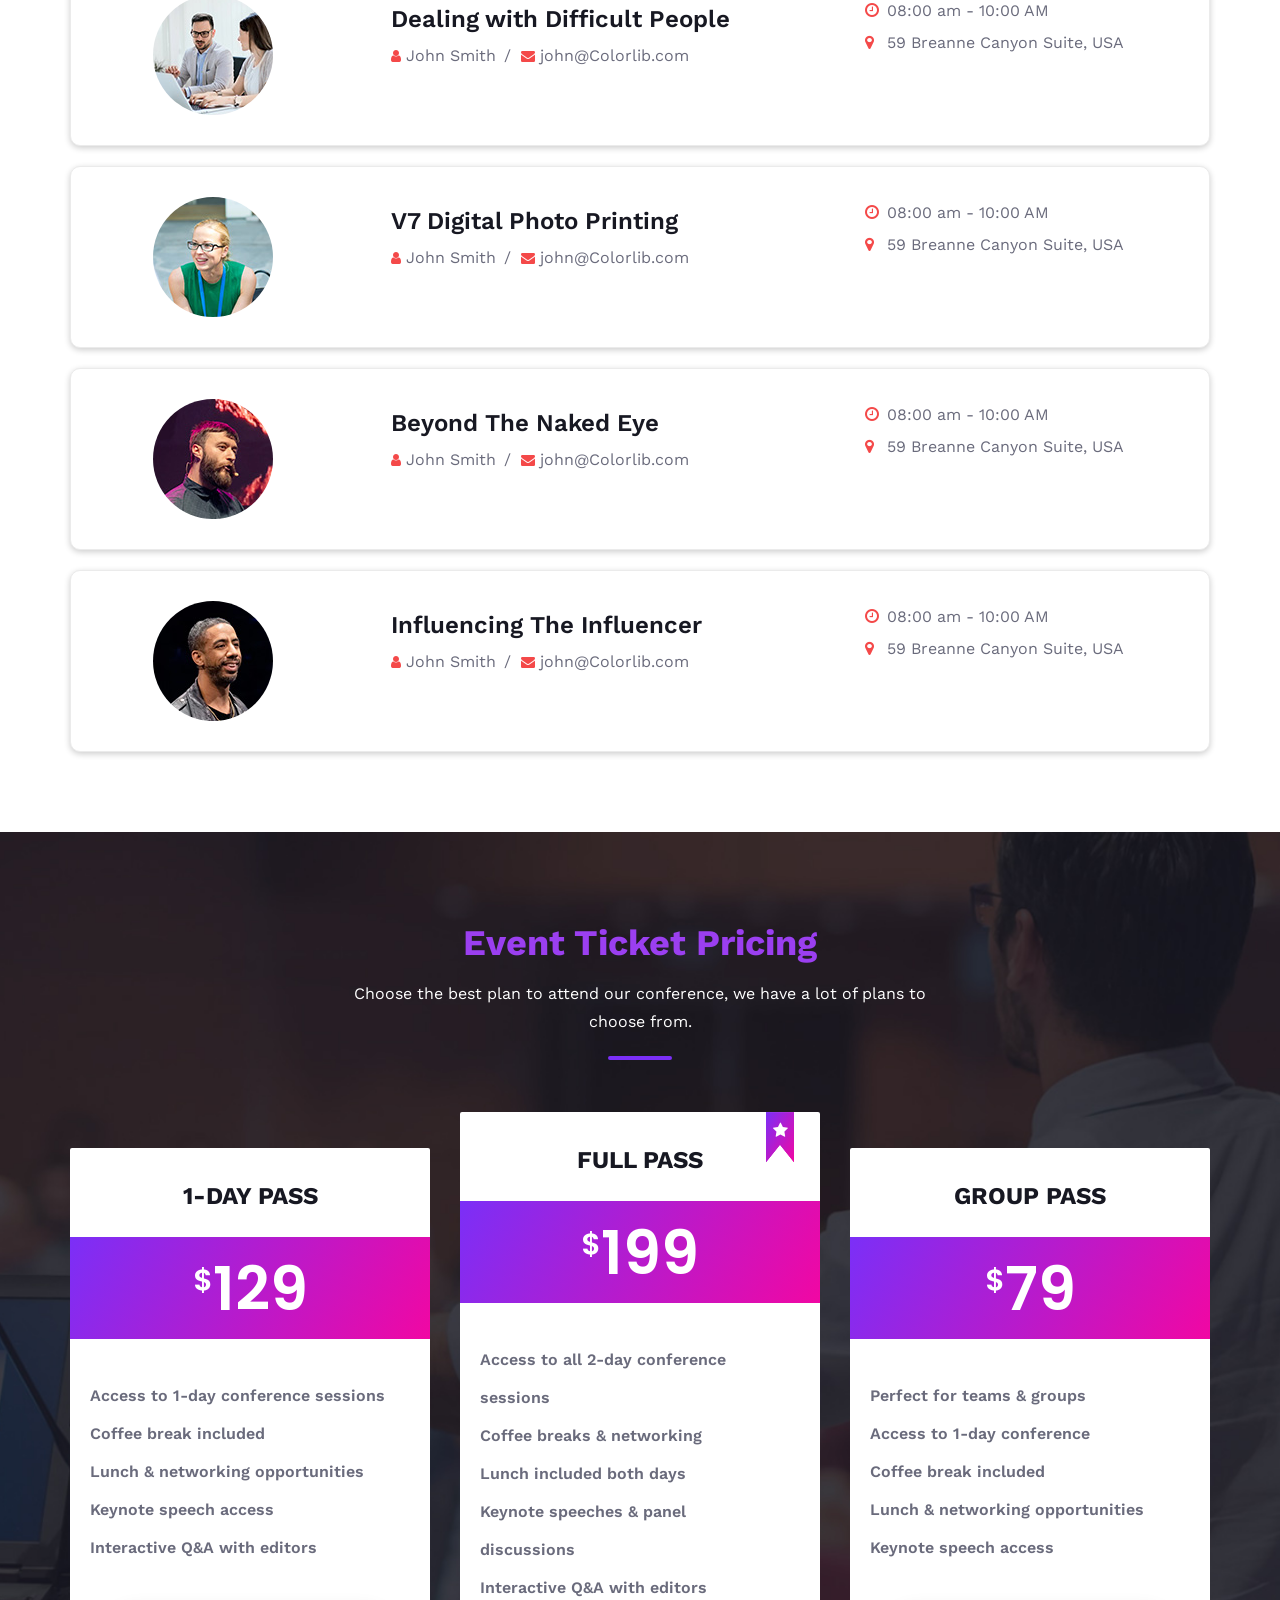
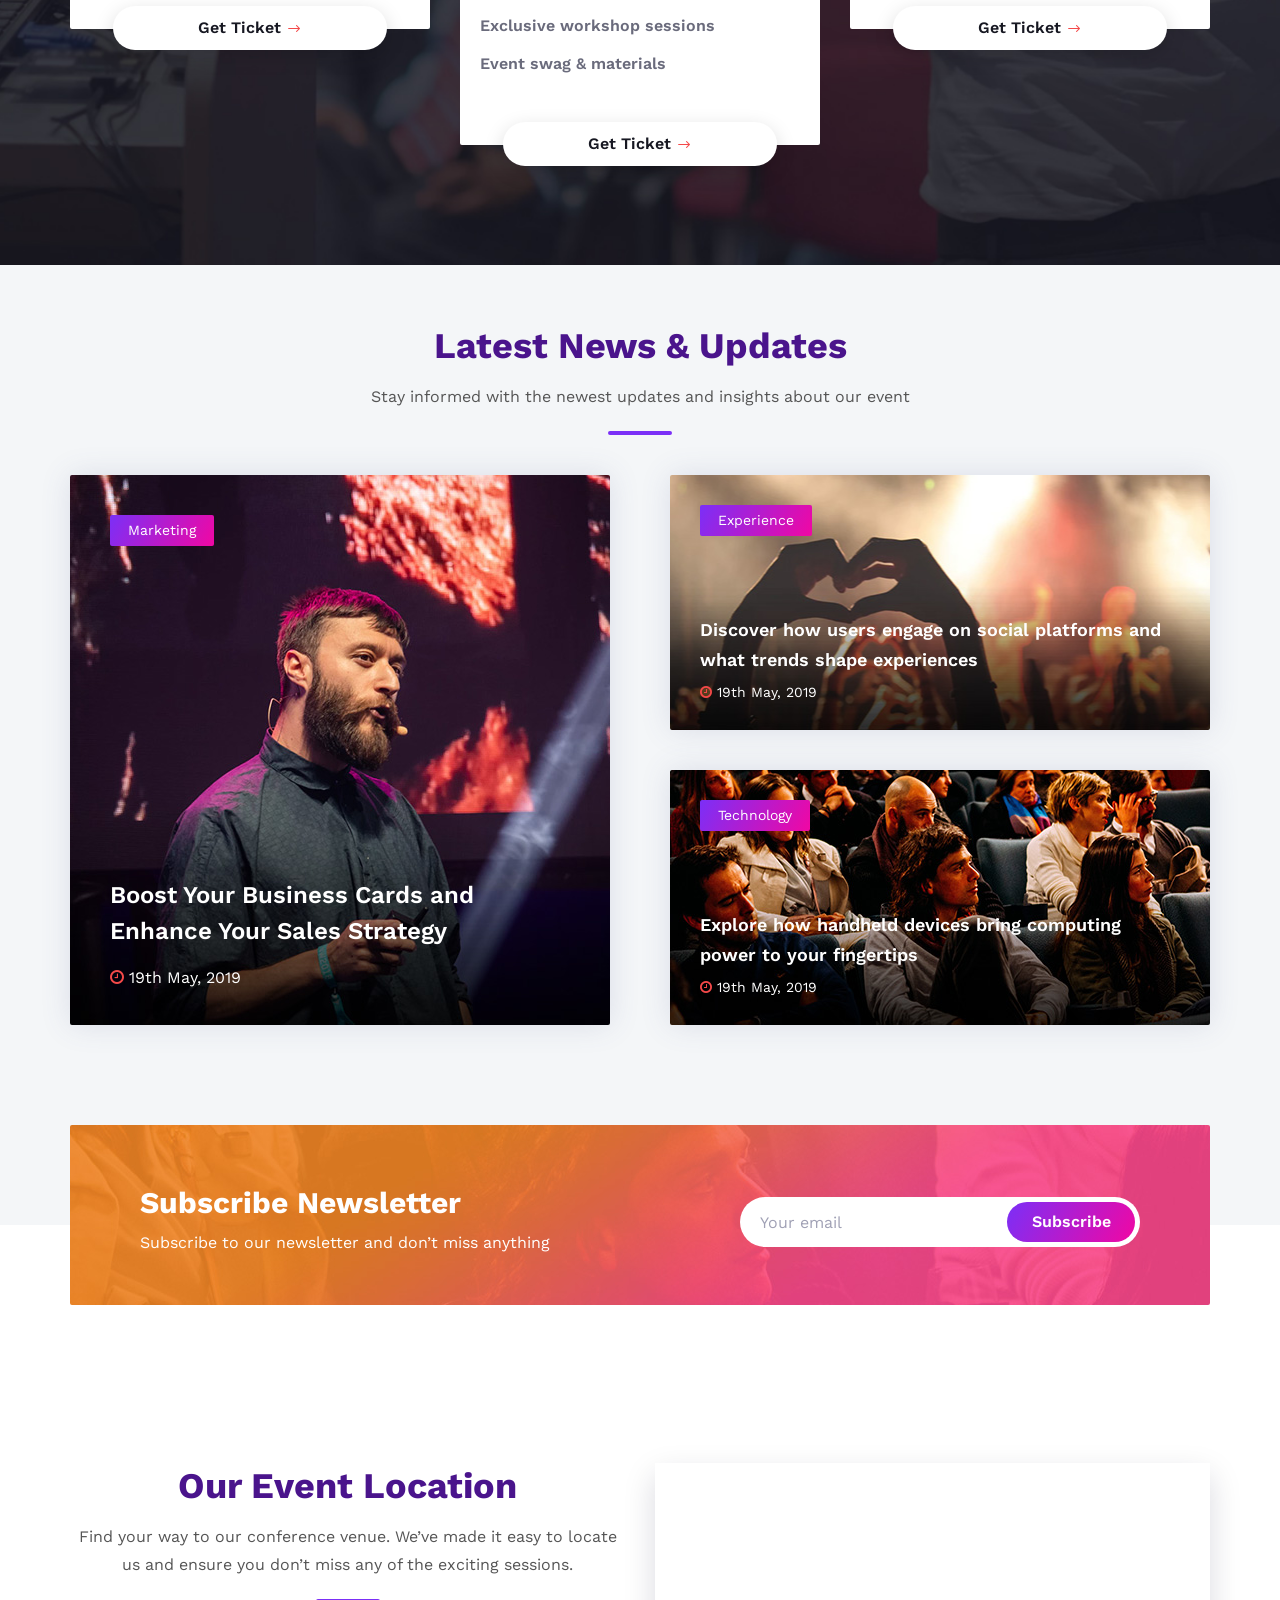
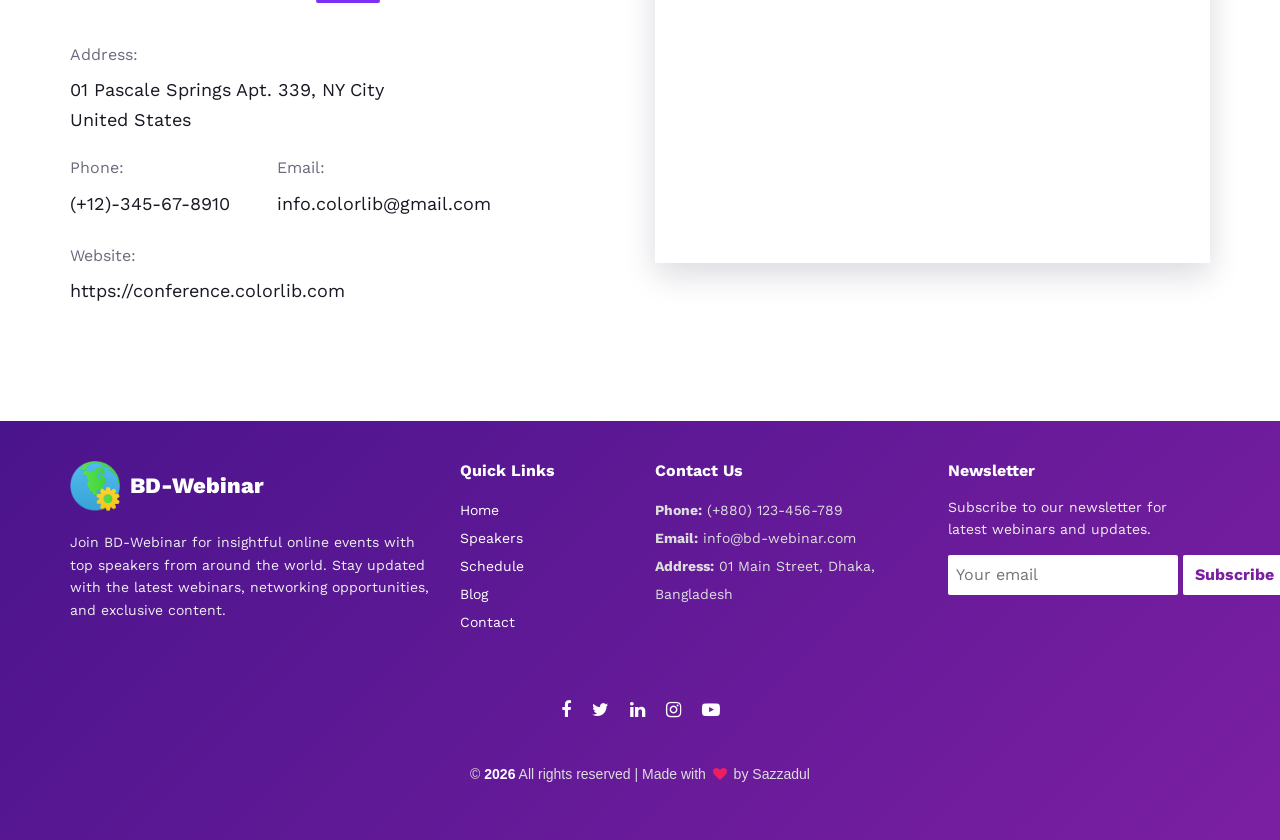
==== commit ad02c640: "-Simple updae complete" ====
--- a/BD-Webinar/index.html
+++ b/BD-Webinar/index.html
@@ -1,5 +1,5 @@
 <!DOCTYPE html>
-<html lang="zxx">
+<html lang="en">
   <head>
     <meta charset="UTF-8" />
     <meta name="description" content="Manup Template" />
@@ -66,9 +66,9 @@
               <li><a href="./contact.html">Contacts</a></li>
             </ul>
           </nav>
-          <a href="#" class="primary-btn top-btn"
-            ><i class="fa fa-ticket"></i> Ticket</a
-          >
+          <a href="index.html#Pricing" class="primary-btn top-btn">
+            <i class="fa fa-ticket"></i> Ticket
+          </a>
         </div>
 
         <div id="mobile-menu-wrap"></div>
@@ -1227,6 +1227,7 @@
     <section
       class="pricing-section set-bg spad"
       data-setbg="img/pricing-bg.jpg"
+      id="Pricing"
     >
       <div class="container">
         <!-- Header -->
--- a/BD-Webinar/css/style.css
+++ b/BD-Webinar/css/style.css
@@ -190,7 +190,8 @@
   background-image: linear-gradient(to right, #7b2ff7, #f107a3);
   background-size: 200% 100%;
   background-position: left;
-  transition: all 0.5s ease; /* smooth animation */
+  transition: all 0.5s ease;
+  /* smooth animation */
   text-decoration: none;
   border: none;
   cursor: pointer;
@@ -210,8 +211,7 @@
   border-radius: 50px;
 }
 
-/* Preloder */
-
+/* Preloader */
 #preloder {
   position: fixed;
   width: 100%;
@@ -219,60 +219,48 @@
   top: 0;
   left: 0;
   z-index: 999999;
-  background: #000;
-}
-
+  background: #ffffff;
+  /* clean white background */
+  display: flex;
+  justify-content: center;
+  align-items: center;
+}
+
+/* Loader */
 .loader {
-  width: 40px;
-  height: 40px;
-  position: absolute;
-  top: 50%;
-  left: 50%;
-  margin-top: -13px;
-  margin-left: -13px;
-  border-radius: 60px;
-  animation: loader 0.8s linear infinite;
-  -webkit-animation: loader 0.8s linear infinite;
-}
-
-@keyframes loader {
+  width: 60px;
+  height: 60px;
+  border: 6px solid #f44336;
+  /* main color */
+  border-left-color: transparent;
+  /* creates spinning effect */
+  border-radius: 50%;
+  animation: spin 1s linear infinite;
+  box-shadow: 0 0 10px rgba(244, 67, 54, 0.6);
+  /* subtle glow */
+}
+
+/* Smooth spinning animation */
+@keyframes spin {
   0% {
-    -webkit-transform: rotate(0deg);
     transform: rotate(0deg);
-    border: 4px solid #f44336;
+    border-color: #f44336;
     border-left-color: transparent;
   }
+
   50% {
-    -webkit-transform: rotate(180deg);
     transform: rotate(180deg);
-    border: 4px solid #673ab7;
+    border-color: #673ab7;
     border-left-color: transparent;
   }
+
   100% {
-    -webkit-transform: rotate(360deg);
     transform: rotate(360deg);
-    border: 4px solid #f44336;
+    border-color: #f44336;
     border-left-color: transparent;
   }
 }
 
-@-webkit-keyframes loader {
-  0% {
-    -webkit-transform: rotate(0deg);
-    border: 4px solid #f44336;
-    border-left-color: transparent;
-  }
-  50% {
-    -webkit-transform: rotate(180deg);
-    border: 4px solid #673ab7;
-    border-left-color: transparent;
-  }
-  100% {
-    -webkit-transform: rotate(360deg);
-    border: 4px solid #f44336;
-    border-left-color: transparent;
-  }
-}
 
 /*---------------------
   Header
@@ -355,7 +343,7 @@
   opacity: 1;
 }
 
-.nav-menu .mainmenu ul li:hover > a:after {
+.nav-menu .mainmenu ul li:hover>a:after {
   opacity: 1;
 }
 
@@ -646,10 +634,49 @@
   box-shadow: 3px 10px 30px rgba(74, 74, 77, 0.15);
 }
 
+.nav-tabs .nav-link {
+  color: #333;
+  /* default text color */
+  border: none;
+  padding: 10px 20px;
+  border-radius: 5px;
+  transition: all 0.4s ease;
+  background-size: 200% auto;
+  /* for gradient animation */
+}
+
+.nav-tabs .nav-link:hover {
+  color: #fff !important;
+  /* text color on hover */
+  background-image: linear-gradient(120deg, #7b2ff7 0%, #f107a3 100%), linear-gradient(120deg, #7b2ff7 0%, #f107a3 100%);
+  background-size: 200% auto;
+  background-position: right center;
+  /* shift gradient on hover */
+  transform: translateY(-2px);
+  box-shadow: 0 5px 15px rgba(123, 47, 247, 0.3);
+  /* subtle glow */
+}
+
+.nav-tabs .nav-link.active {
+  color: #fff;
+  background-color: #007bff;
+  box-shadow: 0 5px 15px rgba(0, 123, 255, 0.3);
+}
+
+.schedule-tab .nav-tabs {
+  border-bottom: none;
+  margin-bottom: 40px;
+  display: flex;
+  justify-content: space-between;
+  box-shadow: 0 4px 15px rgba(0, 0, 0, 0.05);
+  border-radius: 4px;
+  overflow: hidden;
+}
+
 .schedule-tab .nav-tabs .nav-item {
+  flex: 1;
+  text-align: center;
   border-right: 1px solid #e7e7e8;
-  width: 20%;
-  text-align: center;
 }
 
 .schedule-tab .nav-tabs .nav-item:last-child {
@@ -657,49 +684,53 @@
 }
 
 .schedule-tab .nav-tabs .nav-item .nav-link {
-  padding: 14px 0 13px 0;
+  padding: 14px 0;
   border: none;
-  border-top-left-radius: 0;
-  border-top-right-radius: 0;
-}
-
+  transition: all 0.3s ease;
+  font-weight: 600;
+  color: #171822;
+  background-color: #fff;
+  border-radius: 0;
+}
+
+/* Hover effect with gradient */
+.schedule-tab .nav-tabs .nav-item .nav-link:hover {
+  color: #fff;
+  background-image: linear-gradient(120deg, #7b2ff7 0%, #f107a3 100%);
+  transform: translateY(-2px);
+  box-shadow: 0 5px 15px rgba(123, 47, 247, 0.3);
+}
+
+/* Active Tab */
 .schedule-tab .nav-tabs .nav-item .nav-link.active {
-  border-radius: 2px;
-  border-color: #e7e7e8;
-}
-
-.schedule-tab .nav-tabs .nav-item .nav-link.active h5 {
-  color: #ffffff;
-}
-
+  background-image: linear-gradient(120deg, #7b2ff7 0%, #f107a3 100%);
+  color: #fff;
+  border-radius: 4px;
+  box-shadow: 0 5px 15px rgba(123, 47, 247, 0.3);
+}
+
+/* Active Tab h5 and p text */
+.schedule-tab .nav-tabs .nav-item .nav-link.active h5,
 .schedule-tab .nav-tabs .nav-item .nav-link.active p {
-  color: #ffffff;
-}
-
-.schedule-tab .nav-tabs .nav-item .nav-link h5 {
-  color: #171822;
-  font-weight: 600;
-}
-
-.schedule-tab .nav-tabs .nav-item .nav-link p {
-  margin-bottom: 0;
-}
-
+  color: #fff;
+}
+
+/* Tab Content Box */
 .schedule-tab .st-content {
   border: 1px solid #ebebeb;
-  border-radius: 2px;
+  border-radius: 4px;
   margin-bottom: 40px;
-  -webkit-transition: all 0.3s;
-  -o-transition: all 0.3s;
-  transition: all 0.3s;
-}
-
+  transition: all 0.3s ease;
+  background-color: #fff;
+}
+
+/* Hover shadow for content box */
 .schedule-tab .st-content:hover {
-  -webkit-box-shadow: 3px 12px 30px rgba(23, 24, 34, 0.05);
   box-shadow: 3px 12px 30px rgba(23, 24, 34, 0.05);
   border: 1px solid transparent;
 }
 
+/* Profile Pic / Icon */
 .schedule-tab .st-content .sc-pic {
   text-align: center;
   padding: 30px 0;
@@ -711,8 +742,9 @@
   border-radius: 50%;
 }
 
+/* Text Section */
 .schedule-tab .st-content .sc-text {
-  padding: 58px 0;
+  padding: 40px 20px;
 }
 
 .schedule-tab .st-content .sc-text h4 {
@@ -726,7 +758,7 @@
   display: inline-block;
   font-size: 16px;
   color: #6a6b7c;
-  margin-right: 25px;
+  margin-right: 20px;
   position: relative;
 }
 
@@ -736,7 +768,7 @@
 
 .schedule-tab .st-content .sc-text ul li:after {
   position: absolute;
-  right: -18px;
+  right: -15px;
   top: 0;
   content: "/";
 }
@@ -746,8 +778,9 @@
   font-size: 14px;
 }
 
+/* Widget / List Items */
 .schedule-tab .st-content .sc-widget {
-  padding: 58px 0;
+  padding: 30px 20px;
 }
 
 .schedule-tab .st-content .sc-widget li {
@@ -764,6 +797,49 @@
   position: absolute;
   left: 0;
   top: 7px;
+}
+
+/* Table Schedule Hover */
+.schedule-table-content table {
+  width: 100%;
+  border-collapse: collapse;
+  font-family: 'Arial', sans-serif;
+  margin-bottom: 40px;
+}
+
+.schedule-table-content th,
+.schedule-table-content td {
+  padding: 12px 15px;
+  text-align: center;
+  border-bottom: 1px solid #ddd;
+}
+
+.schedule-table-content td.event-time {
+  font-weight: bold;
+  color: #555;
+}
+
+.break {
+  font-style: italic;
+  color: #666;
+  background-color: #fafafa;
+}
+
+.hover-bg {
+  transition: all 0.3s ease;
+  cursor: pointer;
+  border-radius: 6px;
+}
+
+.hover-bg:hover {
+  color: #fff;
+  background-image: linear-gradient(120deg, #7b2ff7 0%, #f107a3 100%);
+  transform: translateY(-2px);
+  box-shadow: 0 5px 15px rgba(123, 47, 247, 0.3);
+}
+
+.schedule-table-content tbody tr:nth-child(even) td {
+  background-color: #fcfcfc;
 }
 
 /*---------------------
@@ -795,13 +871,16 @@
   position: relative;
   border-radius: 2px;
   margin-bottom: 40px;
-  transition: all 0.3s ease; /* smooth transition for hover */
+  transition: all 0.3s ease;
+  /* smooth transition for hover */
 }
 
 /* Pop-up effect on hover */
 .price-item:hover {
-  box-shadow: 0 20px 40px rgba(0, 0, 0, 0.3); /* darker shadow */
-  transform: translateY(-10px); /* move up */
+  box-shadow: 0 20px 40px rgba(0, 0, 0, 0.3);
+  /* darker shadow */
+  transform: translateY(-10px);
+  /* move up */
 }
 
 /* For the top-rated card */
@@ -932,9 +1011,12 @@
 
 /* Hover effect: lift + darker shadow + slight brightness */
 .latest-item:hover {
-  transform: translateY(-15px) scale(1.03); /* lift and pop */
-  box-shadow: 0px 25px 50px rgba(79, 84, 139, 0.35); /* stronger shadow */
-  filter: brightness(1.07); /* subtle glow */
+  transform: translateY(-15px) scale(1.03);
+  /* lift and pop */
+  box-shadow: 0px 25px 50px rgba(79, 84, 139, 0.35);
+  /* stronger shadow */
+  filter: brightness(1.07);
+  /* subtle glow */
 }
 
 /* Optional: gray shine glint effect on hover */
@@ -945,11 +1027,9 @@
   left: -50%;
   width: 200%;
   height: 200%;
-  background: linear-gradient(
-    135deg,
-    rgba(255, 255, 255, 0.06) 0%,
-    rgba(255, 255, 255, 0) 60%
-  );
+  background: linear-gradient(135deg,
+      rgba(255, 255, 255, 0.06) 0%,
+      rgba(255, 255, 255, 0) 60%);
   transform: rotate(25deg) translateX(-100%);
   transition: transform 0.6s ease;
   pointer-events: none;
@@ -1468,13 +1548,11 @@
 }
 
 .testimonial-slider.owl-carousel .owl-nav button:hover {
-  background: -webkit-gradient(
-    linear,
-    left top,
-    right top,
-    from(#ee8425),
-    to(#f9488b)
-  );
+  background: -webkit-gradient(linear,
+      left top,
+      right top,
+      from(#ee8425),
+      to(#f9488b));
   background: -o-linear-gradient(left, #ee8425, #f9488b);
   background: linear-gradient(to right, #ee8425, #f9488b);
   color: #ffffff;
@@ -1541,66 +1619,100 @@
 }
 
 /*---------------------
-  Speaker Section
+  Speaker Section (Updated)
 -----------------------*/
 
 .speaker-section {
   padding-top: 0;
 }
 
+/* Each speaker block */
 .speaker-item {
   margin-bottom: 50px;
-}
-
+  transition: all 0.4s ease;
+}
+
+/* Image styling */
 .speaker-item .si-pic img {
   min-width: 100%;
-  border-radius: 2px;
-}
-
+  border-radius: 6px;
+  transition: all 0.4s ease;
+  box-shadow: 0 4px 12px rgba(123, 47, 247, 0.1);
+}
+
+/* Text box styling */
+.speaker-item .si-text {
+  background: #ffffff;
+  border-radius: 10px;
+  padding: 25px 20px;
+  box-shadow: 0 0 12px rgba(123, 47, 247, 0.08);
+  transition: all 0.4s ease;
+}
+
+/* Speaker title */
 .speaker-item .si-text .si-title {
-  margin-bottom: 28px;
+  margin-bottom: 18px;
 }
 
 .speaker-item .si-text .si-title h4 {
-  color: #171822;
-  font-weight: 600;
-  margin-bottom: 13px;
+  color: #4a148c;
+  font-weight: 700;
+  margin-bottom: 5px;
 }
 
 .speaker-item .si-text .si-title span {
-  color: #f44949;
-  font-size: 16px;
+  color: #7b2ff7;
+  font-size: 15px;
   display: block;
-}
-
+  font-weight: 500;
+}
+
+/* Social icons */
 .speaker-item .si-text .si-social {
-  margin-bottom: 24px;
+  margin-bottom: 18px;
 }
 
 .speaker-item .si-text .si-social a {
   display: inline-block;
   font-size: 16px;
-  color: #171822;
-  height: 40px;
-  width: 40px;
+  color: #7b2ff7;
+  height: 38px;
+  width: 38px;
   text-align: center;
-  line-height: 40px;
-  background: #ebebeb;
+  line-height: 38px;
+  background: #f3e8ff;
   border-radius: 50%;
-  margin-right: 5px;
+  margin-right: 6px;
+  transition: all 0.3s ease;
 }
 
 .speaker-item .si-text .si-social a:hover {
-  background: -o-linear-gradient(330deg, #ee8425, #f9488b);
-  background: linear-gradient(120deg, #ee8425, #f9488b);
-  color: #ffffff;
-}
-
+  background: linear-gradient(120deg, #7b2ff7, #9d4edd);
+  color: #fff;
+  transform: scale(1.1);
+}
+
+/* Speaker description */
 .speaker-item .si-text p {
-  color: #707070;
-  line-height: 26px;
-}
-
+  color: #555;
+  line-height: 24px;
+  font-size: 13px;
+}
+
+/* Hover Effects - pop up with glow */
+.speaker-item:hover .si-text {
+  transform: translateY(-10px);
+  box-shadow:
+    0 8px 25px rgba(123, 47, 247, 0.25),
+    0 0 20px rgba(123, 47, 247, 0.15);
+}
+
+.speaker-item:hover .si-pic img {
+  transform: scale(1.05);
+  box-shadow: 0 6px 20px rgba(123, 47, 247, 0.3);
+}
+
+/* Load more button */
 .load-more {
   text-align: center;
   padding-top: 10px;
@@ -1608,6 +1720,17 @@
 
 .load-more .primary-btn {
   padding: 12px 45px;
+  background: linear-gradient(120deg, #7b2ff7, #9d4edd);
+  color: #fff;
+  border: none;
+  border-radius: 25px;
+  transition: all 0.3s ease;
+}
+
+.load-more .primary-btn:hover {
+  background: linear-gradient(120deg, #9d4edd, #7b2ff7);
+  transform: translateY(-3px);
+  box-shadow: 0 6px 20px rgba(123, 47, 247, 0.3);
 }
 
 /*------------------------
@@ -1719,17 +1842,11 @@
 }
 
 .schedule-table-tab .schedule-table-content table tbody tr td.hover-bg:hover {
-  background: -o-linear-gradient(330deg, #ee8425, #f9488b);
-  background: linear-gradient(120deg, #ee8425, #f9488b);
-}
-
-.schedule-table-tab
-  .schedule-table-content
-  table
-  tbody
-  tr
-  td.hover-bg:hover
-  h5 {
+  background: -o-linear-gradient(120deg, #7b2ff7, #f107a3);
+  background: linear-gradient(120deg, #7b2ff7, #f107a3);
+}
+
+.schedule-table-tab .schedule-table-content table tbody tr td.hover-bg:hover h5 {
   color: #ffffff;
 }
 
@@ -1737,21 +1854,13 @@
   color: #ffffff;
 }
 
-.schedule-table-tab
-  .schedule-table-content
-  table
-  tbody
-  tr
-  td.hover-bg:hover
-  p
-  span {
+.schedule-table-tab .schedule-table-content table tbody tr td.hover-bg:hover p span {
   color: #ffffff;
 }
 
 /*---------------------
   Blog
 -----------------------*/
-
 .blog-section {
   padding-top: 0;
 }
@@ -1761,34 +1870,31 @@
   position: relative;
   border-radius: 10px;
   margin-bottom: 30px;
-  -webkit-box-shadow: 0px 0px 30px rgba(11, 12, 48, 0.15);
+  overflow: hidden;
   box-shadow: 0px 0px 30px rgba(11, 12, 48, 0.15);
+  transition: transform 0.3s ease, box-shadow 0.3s ease;
+}
+
+.blog-item.large-item {
+  height: 575px;
 }
 
 .blog-item .bi-tag {
   font-size: 12px;
   font-weight: 600;
-  color: #ffffff;
+  color: #fff;
   display: inline-block;
   padding: 3px 20px 5px;
   border-radius: 2px;
   position: absolute;
   left: 20px;
   top: 20px;
-}
-
-.blog-item.large-item {
-  height: 575px;
+  z-index: 2;
 }
 
 .blog-item.large-item .bi-tag {
   left: 30px;
   top: 30px;
-}
-
-.blog-item.large-item .bi-text {
-  padding: 0 30px;
-  bottom: 28px;
 }
 
 .blog-item .bi-text {
@@ -1797,43 +1903,77 @@
   bottom: 18px;
   width: 100%;
   padding: 0 20px;
-}
-
-.blog-item .bi-text h5 {
-  margin-bottom: 10px;
-}
-
-.blog-item .bi-text h5 a {
-  color: #ffffff;
-  line-height: 24px;
-  font-weight: 600;
+  z-index: 2;
+  transition: all 0.3s ease;
+  background: linear-gradient(transparent, rgba(0, 0, 0, 0.6));
+}
+
+.blog-item.large-item .bi-text {
+  padding: 0 30px;
+  bottom: 28px;
+}
+
+.blog-item .bi-text h5 a,
+.blog-item .bi-text h3 a {
+  color: #fff;
+  text-decoration: none;
   display: block;
-}
-
-.blog-item .bi-text h3 {
-  margin-bottom: 15px;
+  font-weight: 600;
+  transition: color 0.3s ease;
 }
 
 .blog-item .bi-text h3 a {
   font-size: 28px;
-  color: #ffffff;
-  font-weight: 600;
   line-height: 36px;
-  display: block;
 }
 
 .blog-item .bi-text span {
   font-size: 14px;
-  color: #ffffff;
+  color: #fff;
   display: block;
+  margin-top: 5px;
 }
 
 .blog-item .bi-text span i {
   color: #f44949;
 }
 
+/* Hover Effects */
+.blog-item:hover {
+  transform: translateY(-10px);
+  box-shadow: 0px 20px 40px rgba(11, 12, 48, 0.3);
+}
+
+.blog-item:hover .bi-text h5 a,
+.blog-item:hover .bi-text h3 a {
+  color: #ffeb3b;
+}
+
+.blog-item:hover .bi-text {
+  background: linear-gradient(transparent, rgba(0, 0, 0, 0.8));
+}
+
+/* Load More Button */
 .load-more.blog-more {
   padding-top: 20px;
+  text-align: center;
+}
+
+.load-more.blog-more .primary-btn {
+  background: #7b2ff7;
+  color: #fff;
+  padding: 12px 35px;
+  border-radius: 50px;
+  font-weight: 600;
+  transition: all 0.3s ease;
+  display: inline-block;
+  text-decoration: none;
+}
+
+.load-more.blog-more .primary-btn:hover {
+  background: #4a148c;
+  color: #fff;
+  transform: translateY(-3px);
 }
 
 /*---------------------
@@ -1912,223 +2052,249 @@
 /*---------------------
   Blog Details Section
 -----------------------*/
-
 .blog-details-section {
-  padding-top: 70px;
+  padding-top: 80px;
+  padding-bottom: 80px;
 }
 
 .bd-text .bd-title {
-  margin-bottom: 28px;
-}
-
+  margin-bottom: 36px;
+}
+
+.bd-text .bd-title p {
+  font-size: 18px;
+  line-height: 1.8;
+  color: #333;
+  margin-bottom: 16px;
+}
+
+/* Quote styling */
 .bd-text .bd-quote {
   position: relative;
-  padding-left: 32px;
-  margin-bottom: 36px;
-}
-
-.bd-text .bd-quote:before {
-  position: absolute;
-  left: 0;
-  top: 0;
-  width: 4px;
-  height: 100%;
-  background: #f44949;
-  content: "";
+  padding: 20px 25px 20px 35px;
+  margin-bottom: 40px;
+  background: #f9f9f9;
+  border-left: 5px solid #f44949;
+  border-radius: 6px;
+  font-style: italic;
+  transition: all 0.3s ease;
+}
+
+.bd-text .bd-quote:hover {
+  background: #fff0f0;
 }
 
 .bd-text .bd-quote p {
   font-size: 18px;
-  color: #171822;
-  font-weight: 500;
-  line-height: 30px;
+  line-height: 1.8;
+  color: #222;
+  margin: 0;
 }
 
 .bd-text .bd-quote span {
+  display: block;
+  margin-top: 12px;
   font-size: 14px;
   color: #f44949;
+  font-weight: 600;
+  letter-spacing: 1px;
   text-transform: uppercase;
-  letter-spacing: 2px;
-  font-weight: 600;
 }
 
 .bd-text .bd-quote img {
   position: absolute;
-  right: 0;
-  bottom: 0;
-}
-
+  right: 15px;
+  bottom: 15px;
+  width: 30px;
+  height: auto;
+  opacity: 0.6;
+}
+
+/* More text sections */
 .bd-text .bd-more-text {
-  margin-bottom: 32px;
+  margin-bottom: 40px;
 }
 
 .bd-text .bd-more-text.second-text {
-  margin-bottom: 56px;
+  margin-bottom: 60px;
 }
 
 .bd-text .bd-more-text h4 {
+  font-size: 26px;
+  font-weight: 700;
+  margin-bottom: 20px;
   color: #171822;
-  font-weight: 600;
-  margin-bottom: 22px;
-}
-
+}
+
+.bd-text .bd-more-text p {
+  font-size: 16px;
+  color: #555;
+  line-height: 1.8;
+  margin-bottom: 15px;
+}
+
+/* Images inside blog details */
 .bd-text .bd-more-pic {
-  margin-bottom: 36px;
+  margin-bottom: 40px;
+  display: flex;
+  gap: 20px;
 }
 
 .bd-text .bd-more-pic img {
-  min-width: 100%;
-  border-radius: 2px;
-}
-
+  width: 100%;
+  border-radius: 6px;
+  transition: transform 0.3s ease, box-shadow 0.3s ease;
+}
+
+.bd-text .bd-more-pic img:hover {
+  transform: scale(1.05);
+  box-shadow: 0 10px 30px rgba(0, 0, 0, 0.15);
+}
+
+/* Tags and share section */
 .bd-text .bd-tag-share {
-  overflow: hidden;
+  display: flex;
+  justify-content: space-between;
+  align-items: center;
   border-top: 1px solid #e5e5e5;
-  padding-top: 20px;
-}
-
-.bd-text .bd-tag-share .tag {
-  float: left;
-  margin-top: 7px;
+  padding-top: 25px;
+  flex-wrap: wrap;
 }
 
 .bd-text .bd-tag-share .tag a {
   display: inline-block;
   font-size: 14px;
-  background: #ebebeb;
-  color: #6a6b7c;
-  padding: 2px 17px 4px;
-  -webkit-transition: all 0.3s;
-  -o-transition: all 0.3s;
-  transition: all 0.3s;
-  border-radius: 2px;
-  margin-right: 6px;
+  background: #f0f0f0;
+  color: #555;
+  padding: 5px 18px;
+  border-radius: 4px;
+  margin-right: 8px;
   margin-bottom: 5px;
+  transition: all 0.3s ease;
 }
 
 .bd-text .bd-tag-share .tag a:hover {
   background: #f44949;
-  color: #ffffff;
+  color: #fff;
 }
 
 .bd-text .bd-tag-share .s-share {
-  float: right;
+  display: flex;
+  align-items: center;
+  margin-top: 5px;
 }
 
 .bd-text .bd-tag-share .s-share span {
-  display: inline-block;
+  font-size: 16px;
+  color: #171822;
+  margin-right: 12px;
+  font-weight: 500;
+}
+
+.bd-text .bd-tag-share .s-share a {
+  display: inline-flex;
+  justify-content: center;
+  align-items: center;
+  width: 40px;
+  height: 40px;
+  background: #f0f0f0;
   color: #171822;
   font-size: 16px;
-  margin-right: 12px;
-}
-
-.bd-text .bd-tag-share .s-share a {
-  display: inline-block;
-  font-size: 16px;
-  color: #171822;
-  width: 40px;
-  height: 40px;
-  text-align: center;
-  line-height: 40px;
-  background: #ebebeb;
-  margin-left: 11px;
   border-radius: 50%;
+  margin-left: 10px;
+  transition: all 0.3s ease;
 }
 
 .bd-text .bd-tag-share .s-share a:hover {
-  color: #ffffff;
+  color: #fff;
+  background: #f44949;
+  transform: translateY(-2px);
+}
+
+/* Responsive adjustments */
+@media (max-width: 767px) {
+  .bd-text .bd-more-pic {
+    flex-direction: column;
+    gap: 15px;
+  }
+
+  .bd-text .bd-tag-share {
+    flex-direction: column;
+    gap: 15px;
+  }
 }
 
 /*---------------------
   Comment Section
 -----------------------*/
 
-.comment-section h3 {
+.comment-section {
+  padding: 70px 0;
+  background: #f9fafc;
+}
+
+.comment-section .section-title h3 {
   color: #171822;
-  font-weight: 600;
-}
-
-.comment-form input {
-  width: 100%;
-  height: 46px;
-  background: #f4f6f8;
-  padding-left: 20px;
-  padding-right: 5px;
-  border: none;
-  margin-bottom: 30px;
-  border-radius: 2px;
-  border: 1px solid transparent;
-  -webkit-transition: all 0.3s;
-  -o-transition: all 0.3s;
-  transition: all 0.3s;
-}
-
-.comment-form input::-webkit-input-placeholder {
-  color: #a0a1b5;
-}
-
-.comment-form input::-moz-placeholder {
-  color: #a0a1b5;
-}
-
-.comment-form input:-ms-input-placeholder {
-  color: #a0a1b5;
-}
-
-.comment-form input::-ms-input-placeholder {
-  color: #a0a1b5;
-}
-
-.comment-form input::placeholder {
-  color: #a0a1b5;
-}
-
-.comment-form input:focus {
-  border: 1px solid #f44949;
-  color: #171822;
-}
-
+  font-weight: 700;
+  font-size: 28px;
+  margin-bottom: 10px;
+}
+
+.comment-section .section-title p {
+  color: #6a6b7c;
+  font-size: 15px;
+  margin-bottom: 40px;
+}
+
+.comment-form input,
 .comment-form textarea {
   width: 100%;
-  height: 120px;
-  background: #f4f6f8;
-  padding-left: 20px;
-  border: none;
-  padding-top: 12px;
-  padding-right: 5px;
-  margin-bottom: 32px;
-  border-radius: 2px;
-  border: 1px solid transparent;
-  -webkit-transition: all 0.3s;
-  -o-transition: all 0.3s;
-  transition: all 0.3s;
+  background: #ffffff;
+  border: 1px solid #e0e0e0;
+  border-radius: 5px;
+  padding: 12px 20px;
+  font-size: 14px;
+  color: #171822;
+  transition: all 0.3s ease;
+}
+
+.comment-form input:focus,
+.comment-form textarea:focus {
+  border-color: #7b2ff7;
+  box-shadow: 0 0 10px rgba(123, 47, 247, 0.2);
+  outline: none;
+}
+
+.comment-form textarea {
+  height: 140px;
   resize: none;
-}
-
-.comment-form textarea::-webkit-input-placeholder {
-  color: #a0a1b5;
-}
-
-.comment-form textarea::-moz-placeholder {
-  color: #a0a1b5;
-}
-
-.comment-form textarea:-ms-input-placeholder {
-  color: #a0a1b5;
-}
-
-.comment-form textarea::-ms-input-placeholder {
-  color: #a0a1b5;
-}
-
+  margin-bottom: 25px;
+}
+
+.comment-form input::placeholder,
 .comment-form textarea::placeholder {
   color: #a0a1b5;
-}
-
-.comment-form textarea:focus {
-  border: 1px solid #f44949;
-  color: #171822;
-}
+  font-style: italic;
+}
+
+.comment-form .site-btn {
+  background: #7b2ff7;
+  color: #fff;
+  font-weight: 600;
+  padding: 12px 35px;
+  border-radius: 5px;
+  border: none;
+  cursor: pointer;
+  transition: all 0.3s ease;
+}
+
+.comment-form .site-btn:hover {
+  background: #f44949;
+  color: #fff;
+  transform: translateY(-2px);
+  box-shadow: 0 5px 15px rgba(244, 73, 73, 0.3);
+}
+
 
 /*---------------------
   Related Post Section
@@ -2305,28 +2471,36 @@
   .nav-menu .mainmenu ul li {
     margin-right: 25px;
   }
+
   .hero-section .hero-text {
     padding-top: 110px;
   }
+
   .counter-section .cd-timer .cd-item {
     margin-left: 25px;
   }
+
   .ha-text {
     padding-top: 0;
   }
+
   .member-item {
     width: 25%;
     height: 310px;
   }
+
   .testimonial-slider.owl-carousel .owl-nav button {
     left: -10px;
   }
+
   .testimonial-slider.owl-carousel .owl-nav button.owl-next {
     right: -10px;
   }
+
   .newslatter-inner .ni-form {
     width: 350px;
   }
+
   .cc-text {
     padding-top: 65px;
   }
@@ -2337,66 +2511,86 @@
     text-align: left;
     padding: 30px 0 0;
   }
+
   .schedule-tab .st-content .sc-text {
     padding: 30px 0 0;
   }
+
   .schedule-tab .st-content .sc-widget {
     padding: 30px 0;
   }
+
   .schedule-tab .st-content {
     padding-left: 30px;
   }
+
   .price-item.top-rated {
     margin-top: 0;
   }
+
   .latest-item.large-item {
     height: 550px;
     margin-right: 0;
     margin-left: 0;
   }
+
   .latest-item {
     margin-left: 0;
   }
+
   .cs-map {
     margin-top: 20px;
   }
+
   .about-text {
     margin-top: 30px;
   }
+
   .story-right {
     padding-left: 0;
   }
+
   .newslatter-inner .ni-text {
     float: none;
   }
+
   .newslatter-inner .ni-form {
     float: none;
     margin-top: 30px;
   }
+
   .testimonial-slider.owl-carousel .owl-nav button {
     left: -10px;
   }
+
   .testimonial-slider.owl-carousel .owl-nav button.owl-next {
     right: -10px;
   }
+
   .counter-section .counter-text {
     margin-bottom: 30px;
   }
+
   .counter-section .cd-timer {
     text-align: left;
   }
+
   .speaker-item .si-text .si-title {
     padding-top: 30px;
   }
+
   .bd-text .bd-more-pic img {
     margin-bottom: 10px;
   }
+
   .cc-text {
     padding-left: 40px;
   }
+
   .ha-pic {
     margin-right: 0;
   }
+
   .hero-section .hero-text {
     margin-bottom: 20px;
   }
@@ -2408,18 +2602,23 @@
   .nav-menu .primary-btn.top-btn {
     display: none;
   }
+
   .nav-menu .mainmenu ul li {
     margin-right: 20px;
   }
+
   .bh-text h2 {
     font-size: 45px;
   }
+
   .nav-menu .mainmenu ul li:last-child {
     margin-right: 0;
   }
+
   .hero-section .hero-text {
     margin-bottom: 20px;
   }
+
   .member-item {
     width: 33.33%;
   }
@@ -2431,50 +2630,64 @@
   .counter-section .cd-timer .cd-item {
     margin-bottom: 10px;
   }
+
   .member-item {
     width: 50%;
   }
+
   .newslatter-inner {
     padding: 60px 50px 48px;
   }
+
   .newslatter-inner .ni-form {
     width: 350px;
   }
+
   .footer-text ul li {
     margin-right: 15px;
   }
+
   .schedule-table-tab .schedule-table-content {
     overflow-x: auto;
   }
+
   .schedule-table-tab .nav-tabs .nav-item {
     width: 33.33%;
   }
+
   .bd-text .bd-tag-share .tag {
     float: none;
     margin-top: 0;
     margin-bottom: 25px;
   }
+
   .bd-text .bd-tag-share .s-share {
     float: none;
   }
+
   .slicknav_menu {
     display: block;
     background: transparent;
     padding: 0;
   }
+
   .nav-menu .mainmenu {
     display: none;
   }
+
   .nav-menu .primary-btn.top-btn {
     display: none;
   }
+
   .slicknav_btn {
     margin: 34px 0;
     border-radius: 0;
   }
+
   .slicknav_nav {
     background: #222;
   }
+
   .slicknav_nav .slicknav_row,
   .slicknav_nav a {
     margin: 0;
@@ -2483,37 +2696,46 @@
     -o-transition: all 0.3s;
     transition: all 0.3s;
   }
+
   .slicknav_nav ul {
     margin: 0;
   }
+
   .slicknav_nav a:hover {
     border-radius: 0;
     background: #f44949;
     color: #ffffff;
   }
+
   .slicknav_nav .slicknav_row:hover {
     border-radius: 0;
     background: #f44949;
     color: #ffffff;
   }
+
   .member-item .mi-text {
     left: -1000px;
   }
+
   .bh-text h2,
   .hero-section .hero-text h2 {
     font-size: 40px;
     line-height: normal;
   }
+
   .counter-section .cd-timer .cd-item {
     margin-right: 10px;
     margin-left: 0;
   }
+
   .counter-section .cd-timer .cd-item:last-child {
     margin-right: 0;
   }
+
   .testimonial-slider.owl-carousel {
     text-align: center;
   }
+
   .testimonial-slider.owl-carousel .owl-nav button {
     margin-top: 10px;
     position: relative;
@@ -2523,47 +2745,60 @@
 /* Small Mobile: 320px */
 
 @media only screen and (max-width: 479px) {
+
   .bh-text h2,
   .hero-section .hero-text h2 {
     font-size: 36px;
     line-height: normal;
   }
+
   .newslatter-inner {
     padding: 60px 20px 48px;
   }
+
   .counter-section .cd-timer .cd-item {
     margin-right: 10px;
     margin-left: 0;
   }
+
   .schedule-tab .nav-tabs .nav-item {
     width: 33.33%;
   }
+
   .member-item {
     width: 100%;
   }
+
   .newslatter-inner .ni-form {
     width: 100%;
   }
+
   .newslatter-inner .ni-form button {
     width: 95px;
   }
+
   .newslatter-inner .ni-form input {
     padding-right: 100px;
   }
+
   .footer-text ul li {
     margin-bottom: 10px;
   }
+
   .schedule-table-tab .nav-tabs .nav-item {
     width: 50%;
   }
+
   .cc-text {
     padding-left: 30px;
     padding-top: 35px;
   }
+
   .story-item h2 {
     float: none;
     margin-bottom: 10px;
   }
+
   .bd-text .bd-tag-share .s-share a {
     font-size: 14px;
     height: 35px;
@@ -2576,7 +2811,8 @@
 /* Base shadow and smooth transition */
 .tab-pane .st-content {
   position: relative;
-  overflow: hidden; /* to contain glint */
+  overflow: hidden;
+  /* to contain glint */
   box-shadow: 0 2px 6px rgba(0, 0, 0, 0.2);
   border-radius: 10px;
   cursor: pointer;
@@ -2598,12 +2834,10 @@
   left: -50%;
   width: 200%;
   height: 200%;
-  background: linear-gradient(
-    120deg,
-    rgba(255, 255, 255, 0) 0%,
-    rgba(200, 200, 200, 0.2) 50%,
-    rgba(255, 255, 255, 0) 100%
-  );
+  background: linear-gradient(120deg,
+      rgba(255, 255, 255, 0) 0%,
+      rgba(200, 200, 200, 0.2) 50%,
+      rgba(255, 255, 255, 0) 100%);
   transform: rotate(25deg) translateX(-100%);
   transition: transform 0.5s ease;
   pointer-events: none;
@@ -2614,7 +2848,7 @@
   transform: rotate(25deg) translateX(100%);
 }
 
-.price-list-item > li {
+.price-list-item>li {
   color: black;
   font-weight: 600;
   list-style: none;
@@ -2623,7 +2857,7 @@
   position: relative;
 }
 
-.footer-nav-text > li > a {
+.footer-nav-text>li>a {
   color: white;
   font-weight: 600;
   list-style: none;
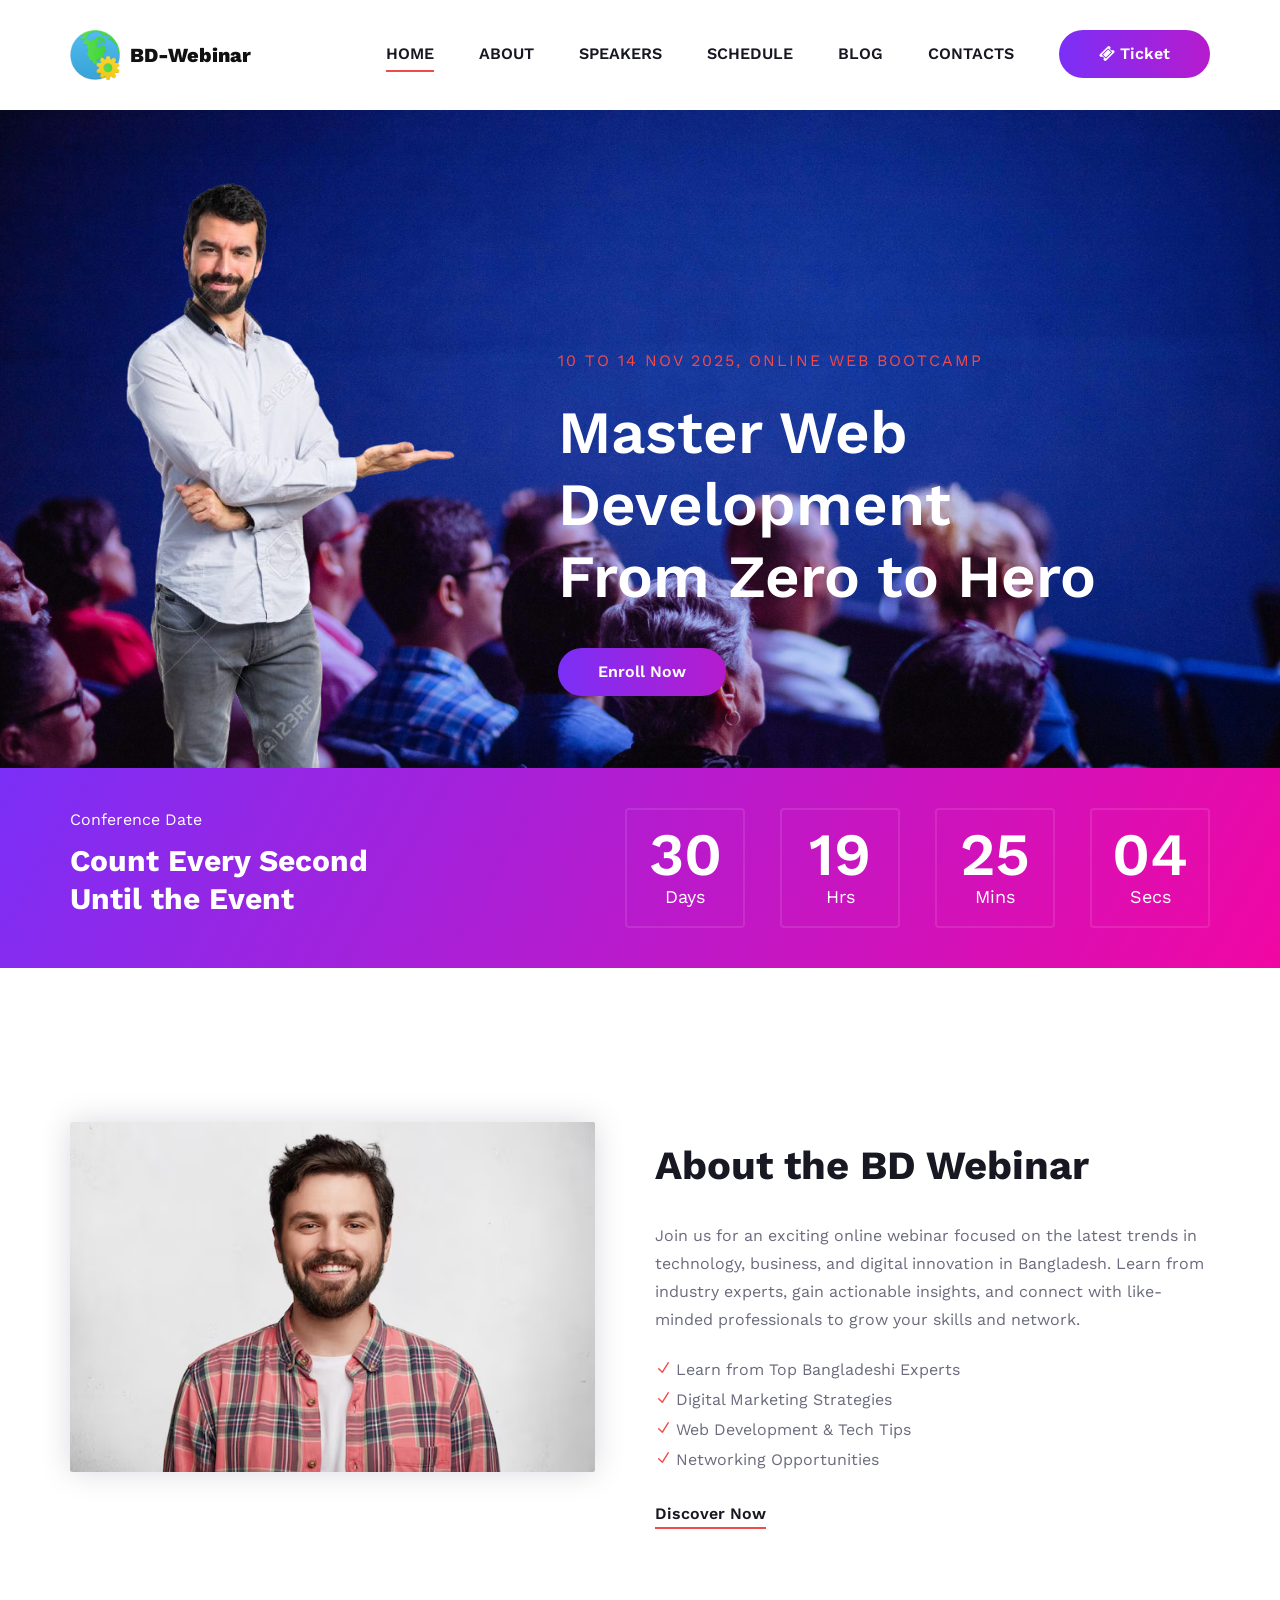
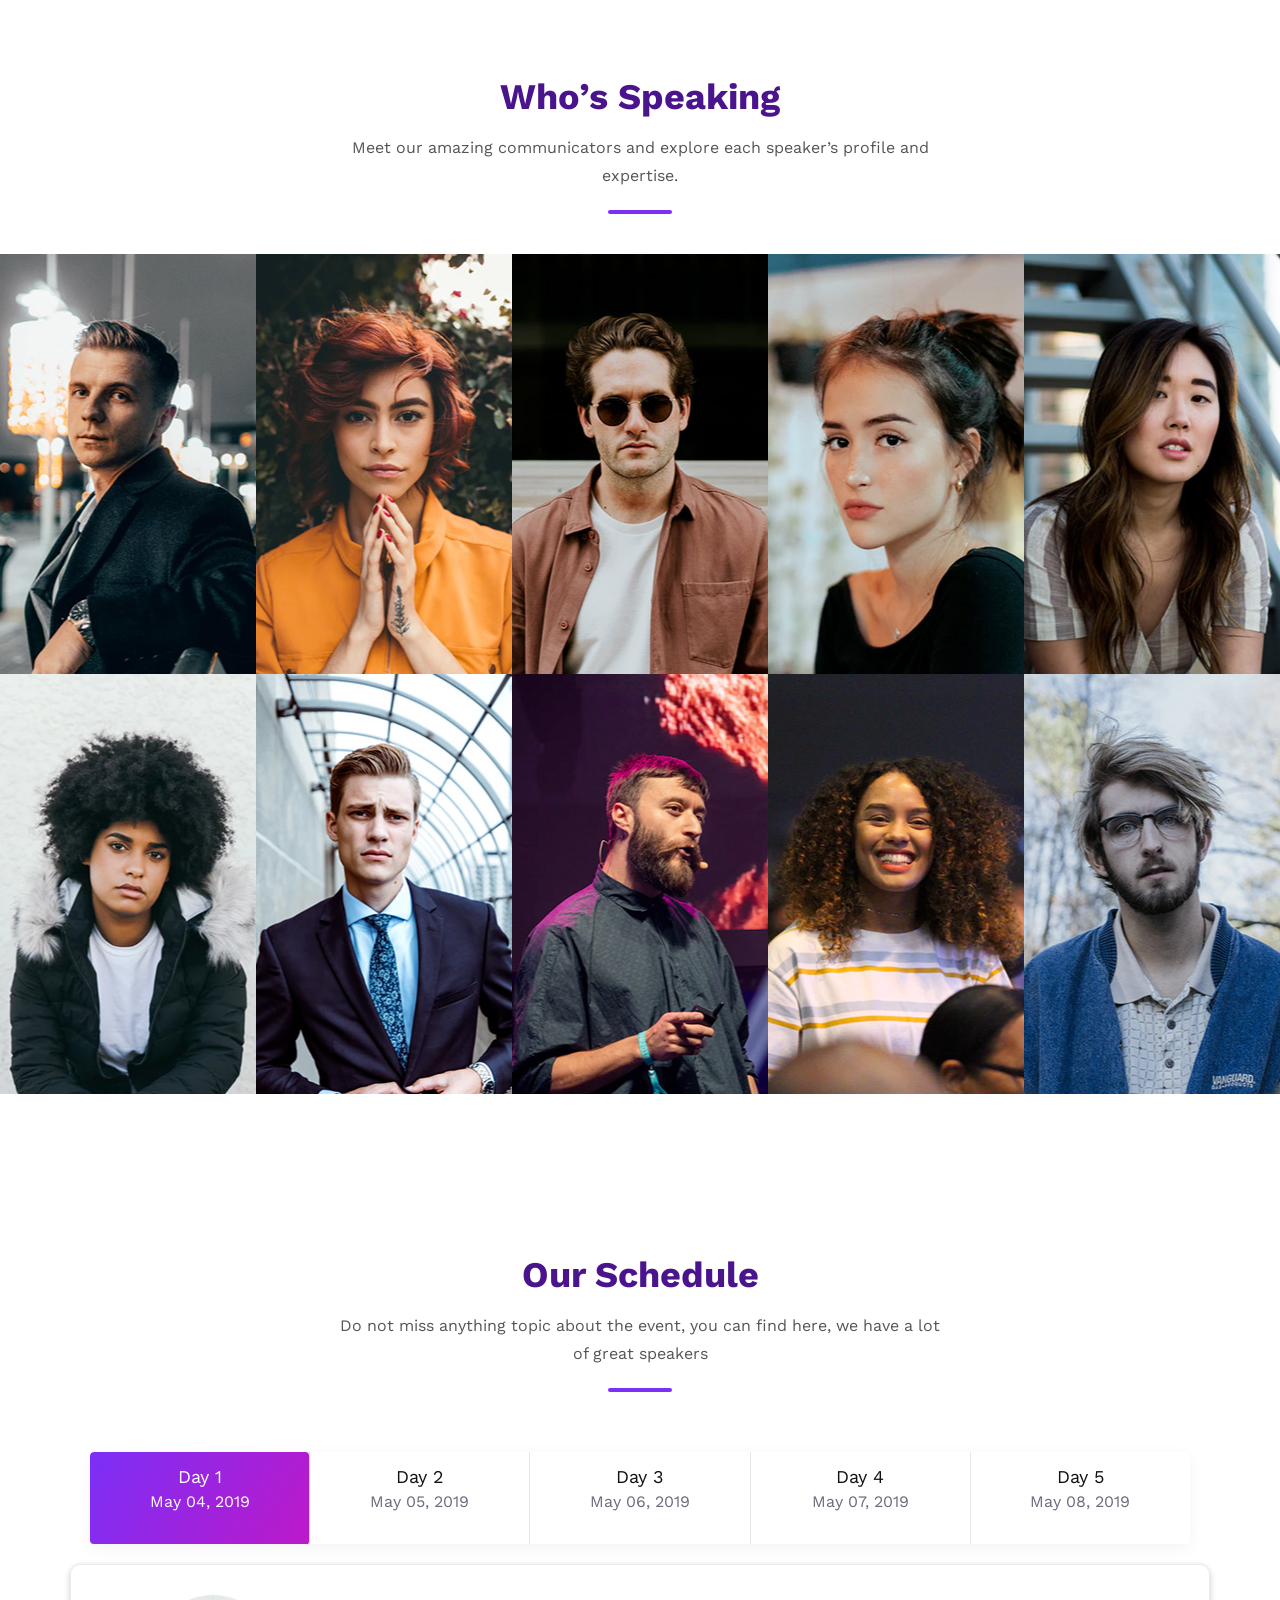
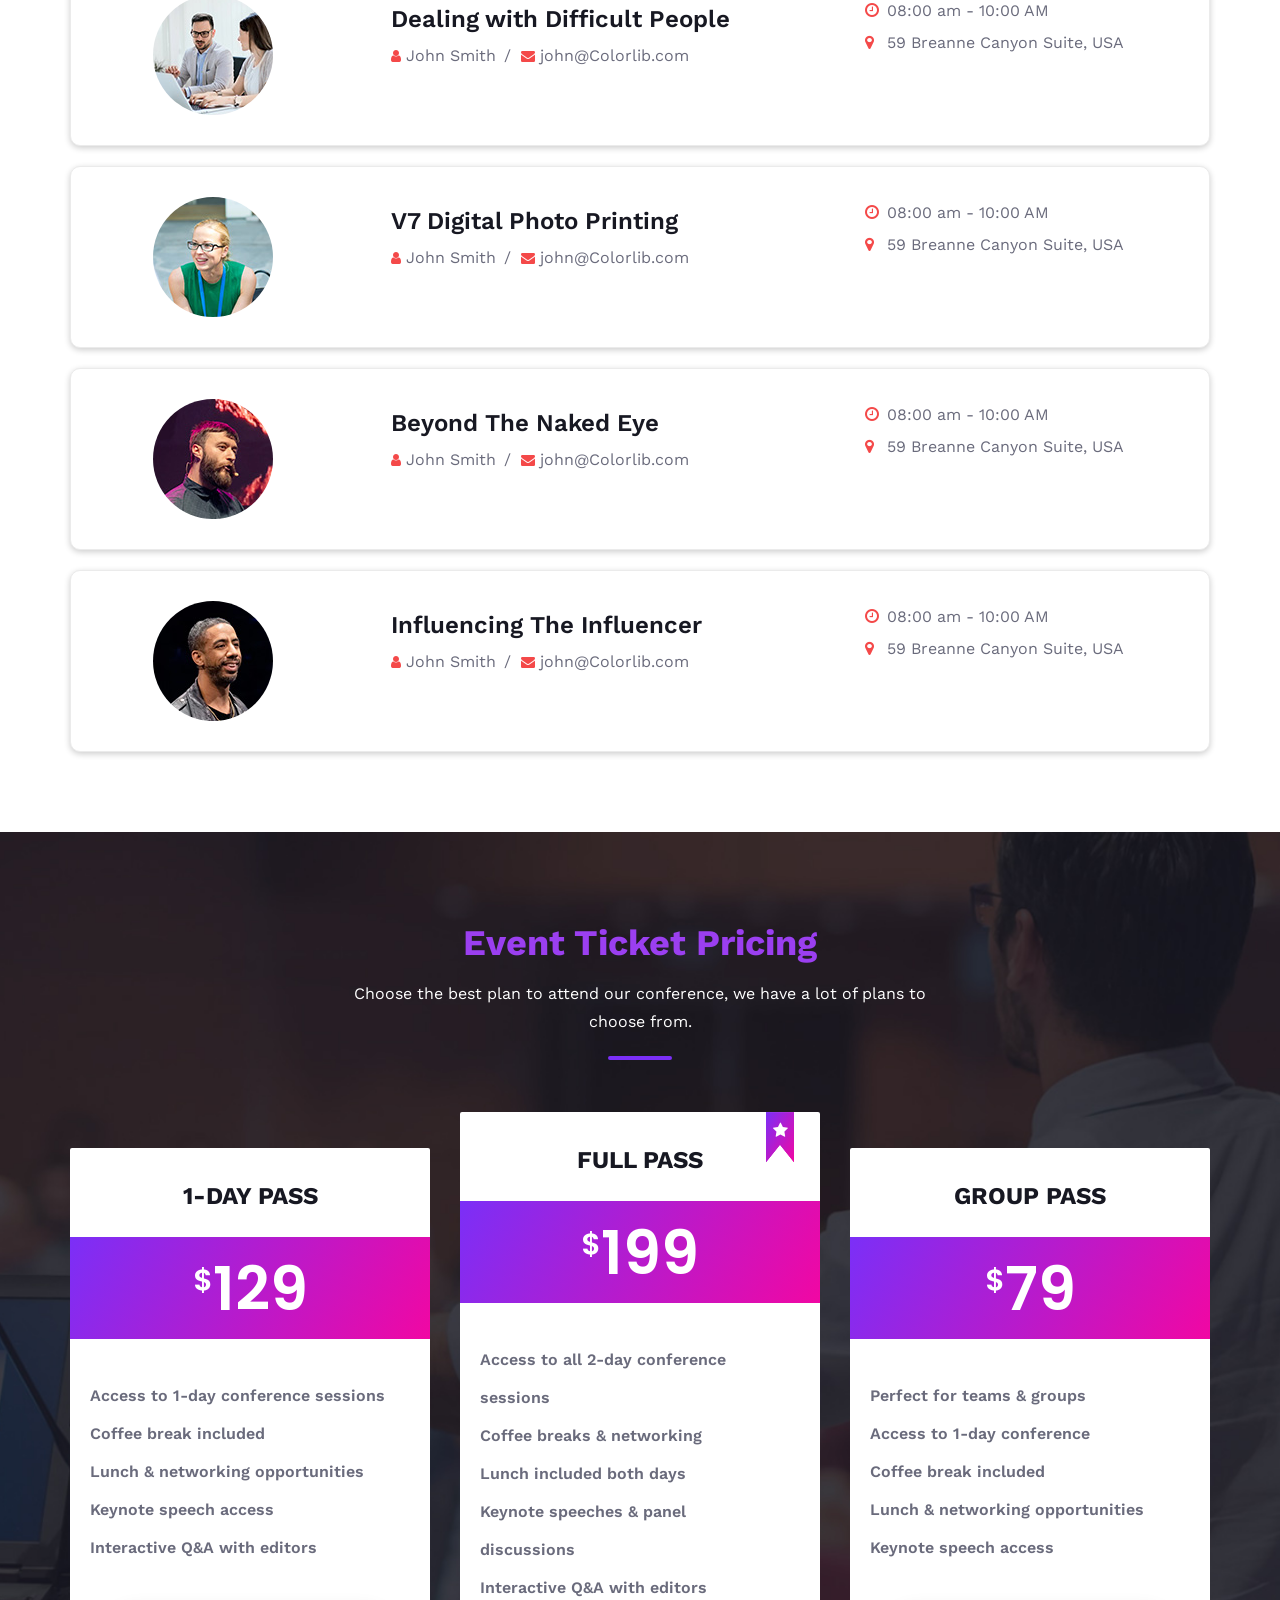
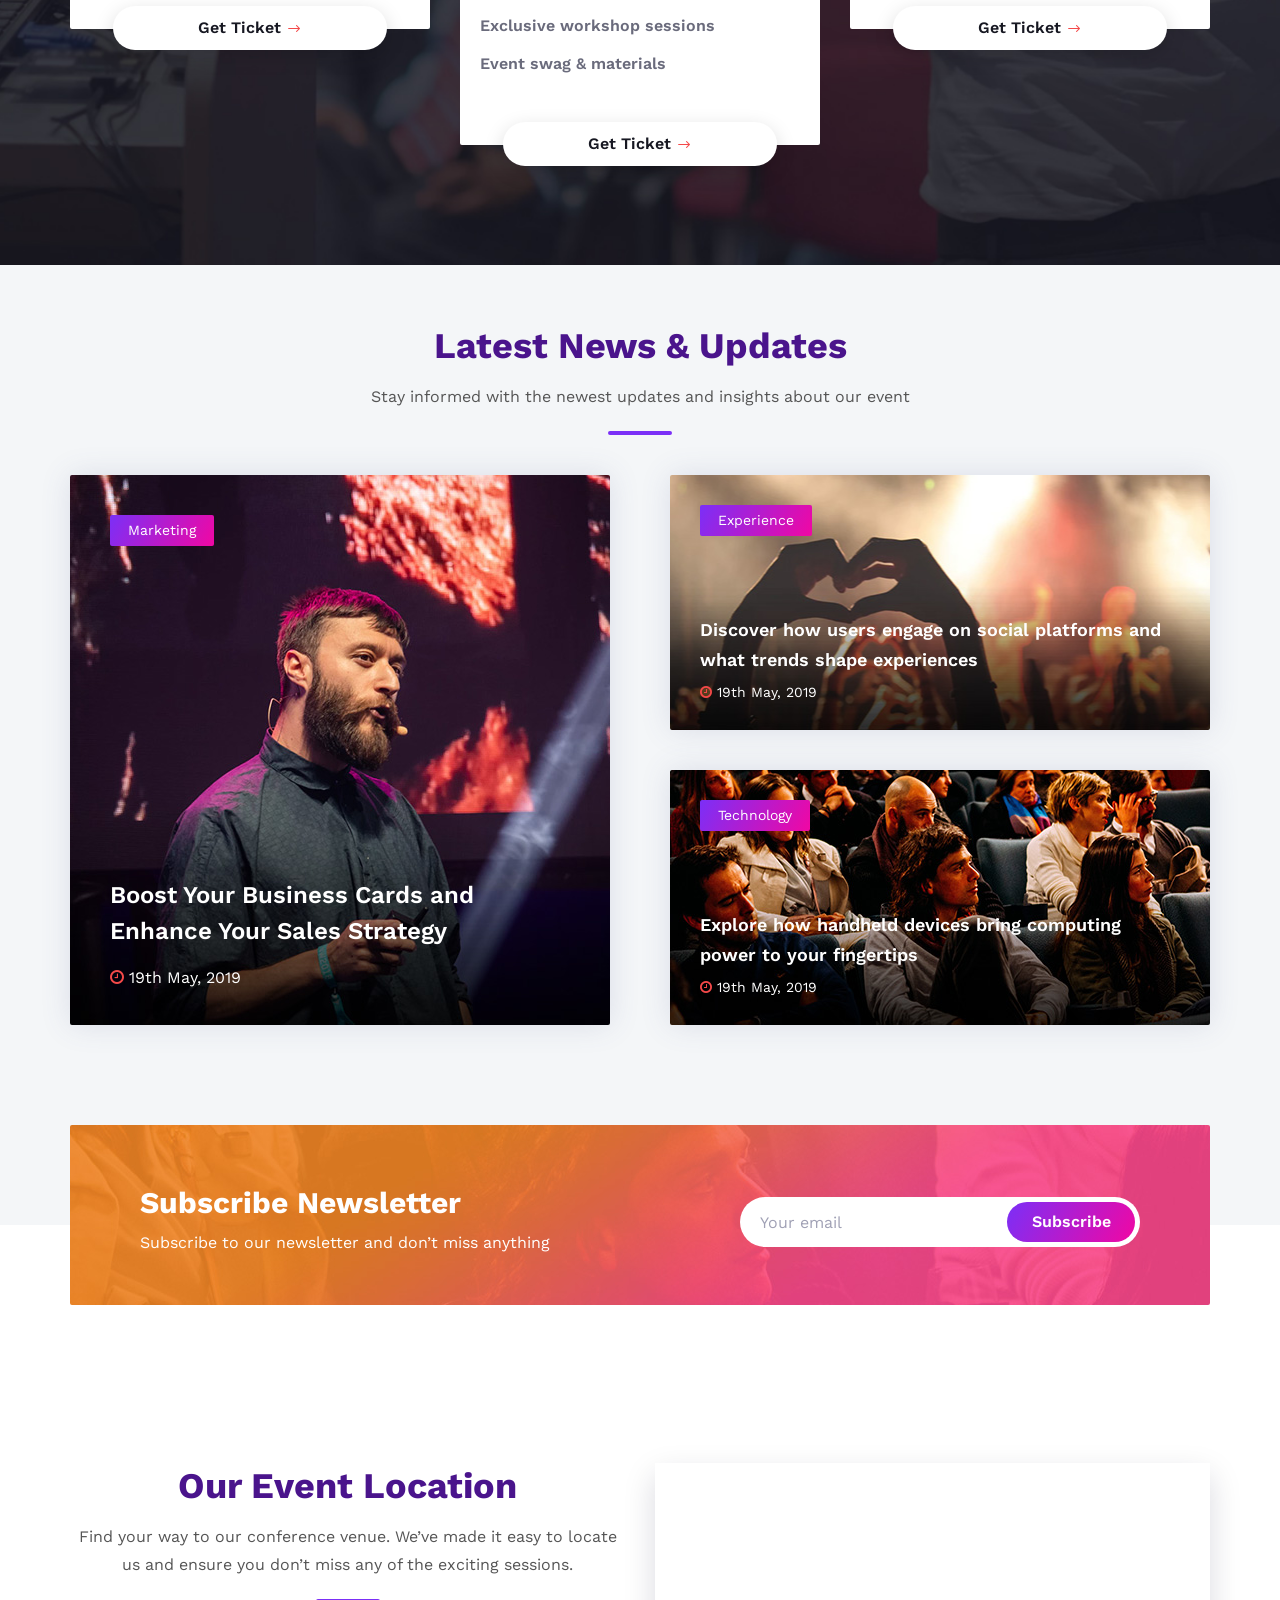
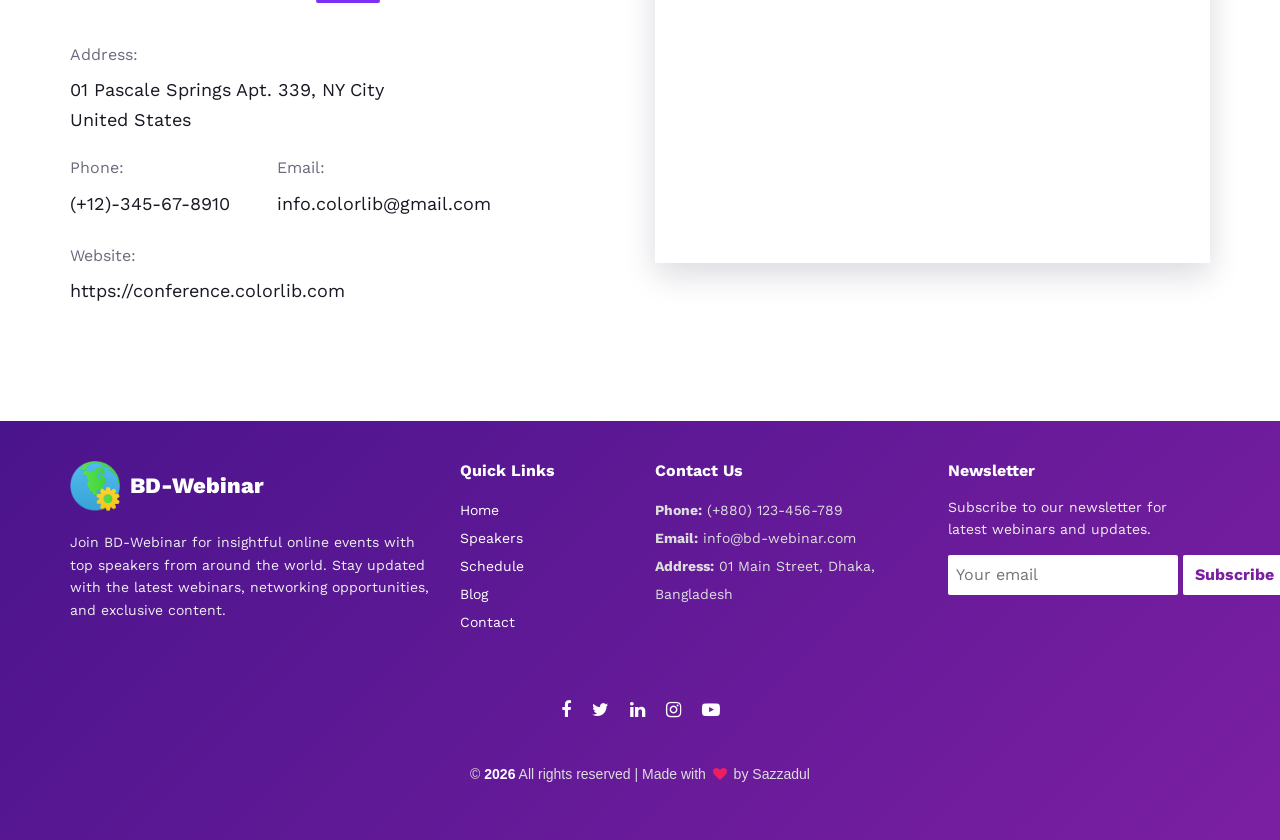
==== commit 97b27c47: "- Updated Code Final" ====
--- a/BD-Webinar/index.html
+++ b/BD-Webinar/index.html
@@ -54,12 +54,7 @@
               <li><a href="./about-us.html">About</a></li>
               <li>
                 <a href="./speaker.html">Speakers</a>
-                <ul class="dropdown">
-                  <li><a href="#">Jayden</a></li>
-                  <li><a href="#">Sara</a></li>
-                  <li><a href="#">Emma</a></li>
-                  <li><a href="#">Harriet</a></li>
-                </ul>
+            
               </li>
               <li><a href="./schedule.html">Schedule</a></li>
               <li><a href="./blog.html">Blog</a></li>
